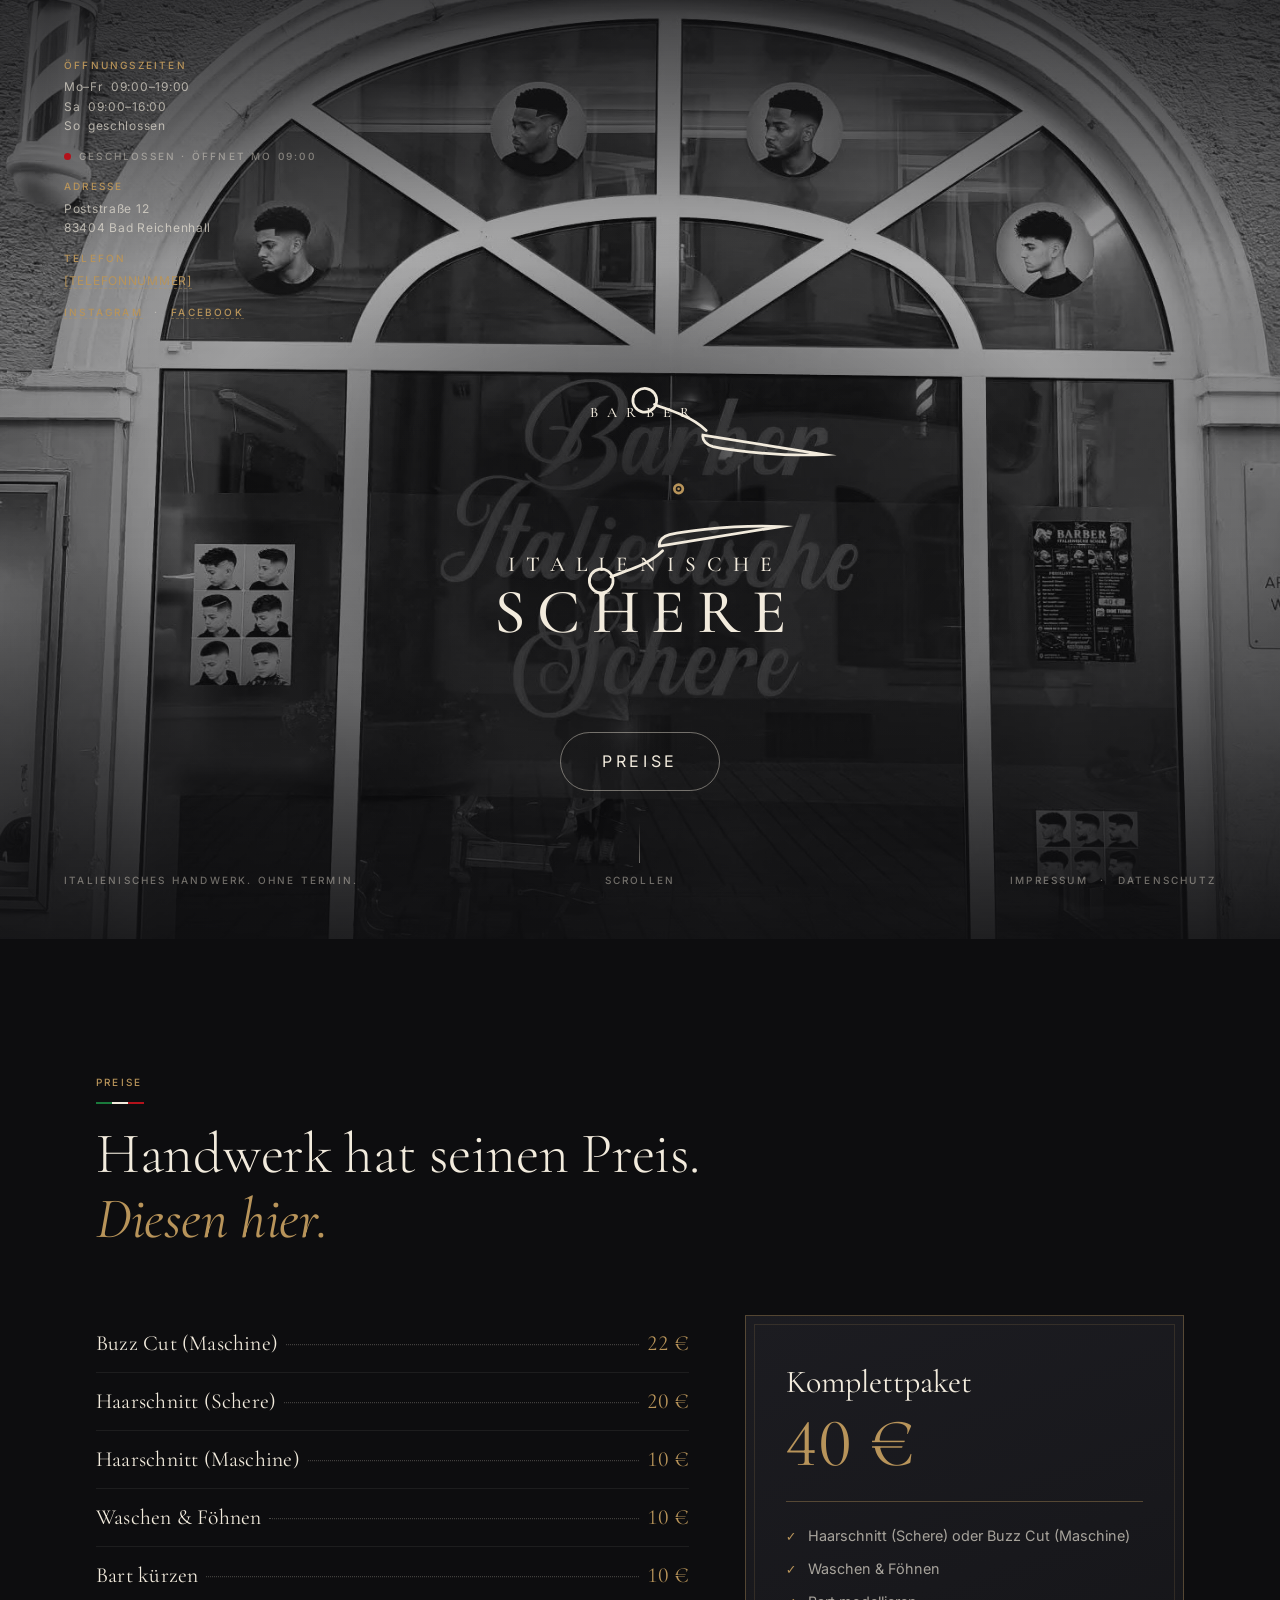
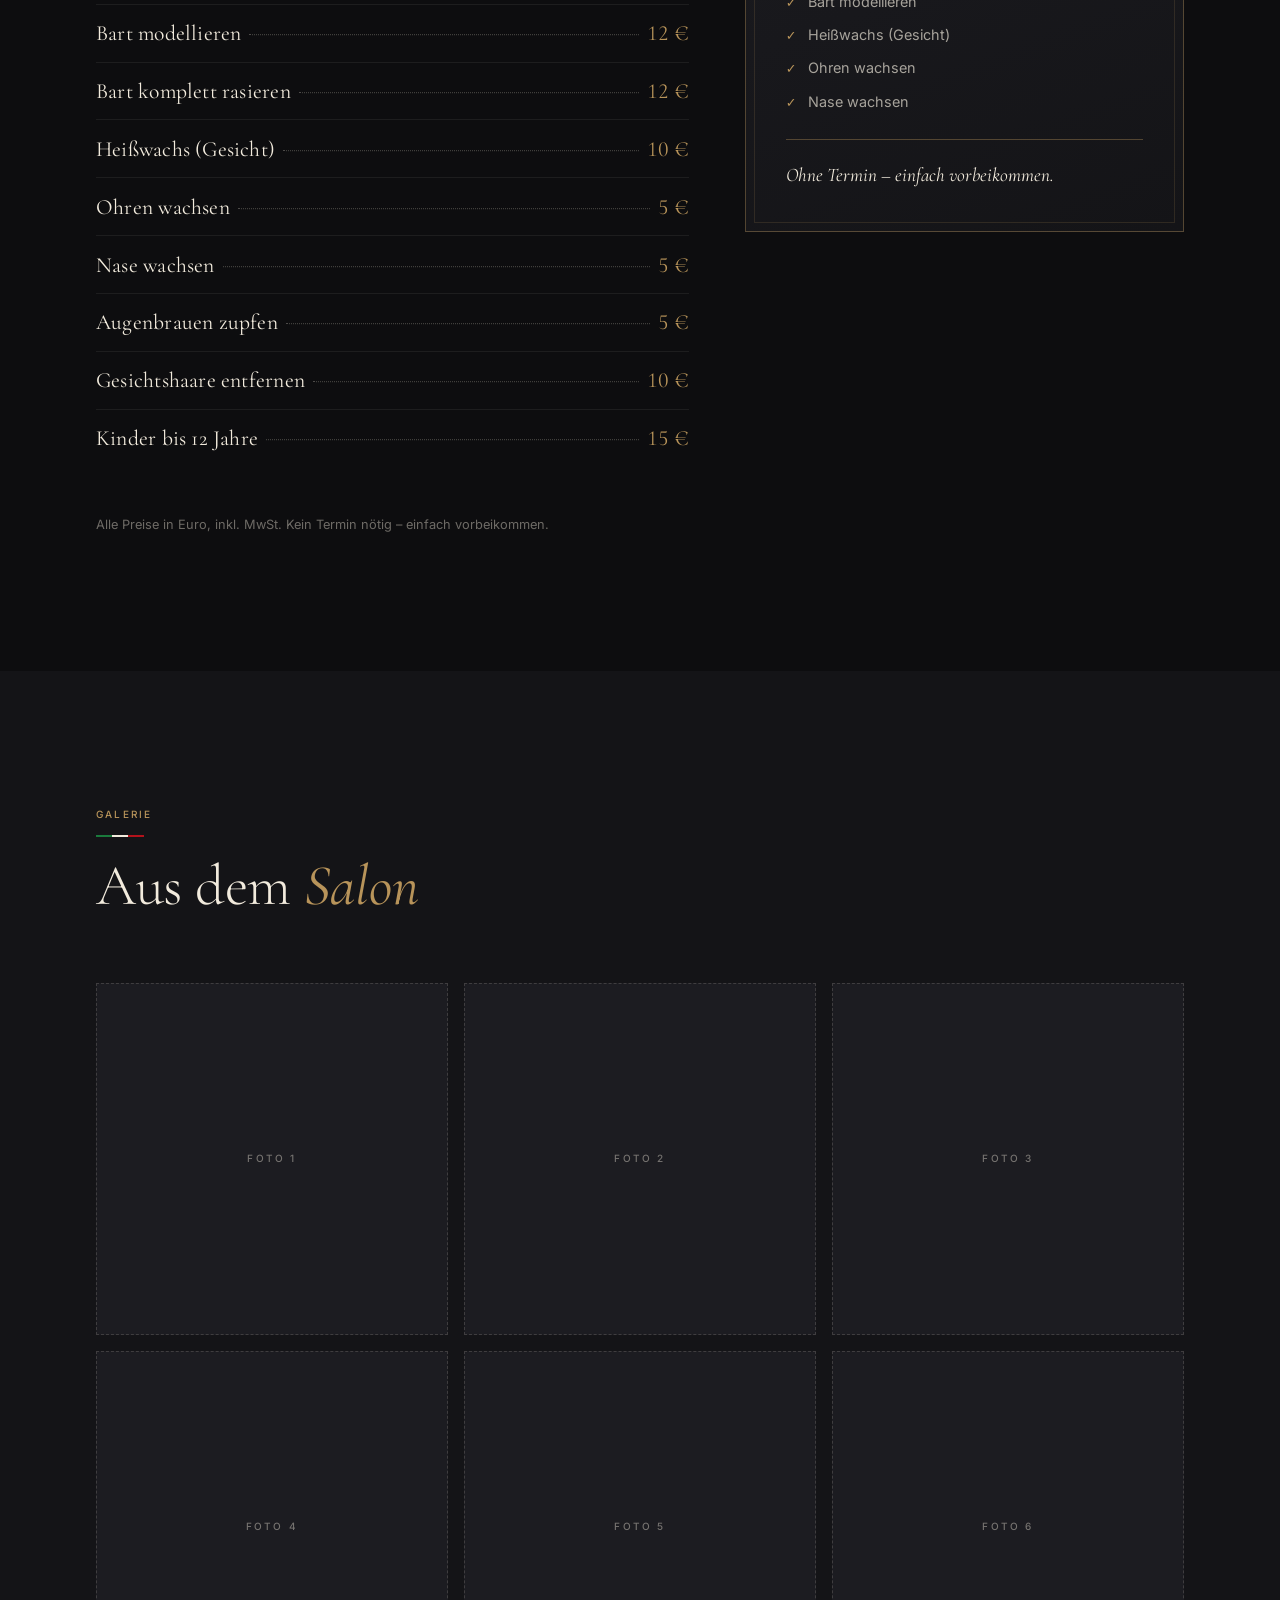
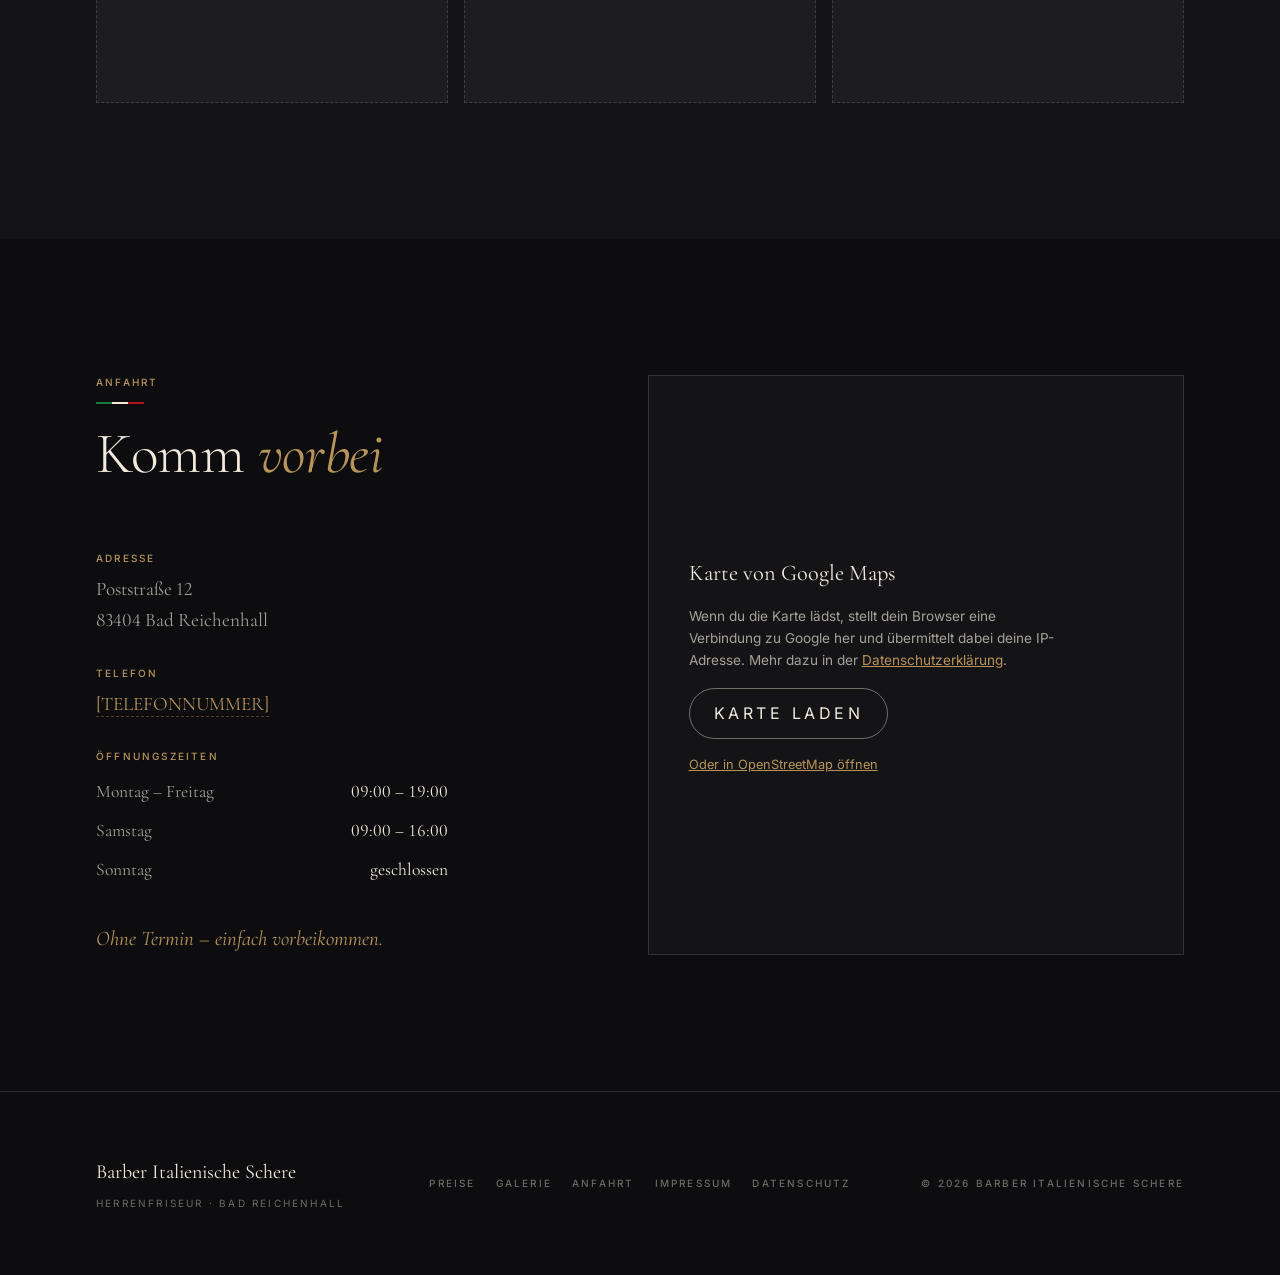
==== index.html @ 538951b6 "One-Page-Website fuer den Barbershop Statische Seite ohne Framework und ohne Build-Schritt, mobile f" ====
<!doctype html>
<html lang="de">
<head>
<meta charset="utf-8">
<meta name="viewport" content="width=device-width, initial-scale=1, viewport-fit=cover">
<title>Barber Italienische Schere – Herrenfriseur in Bad Reichenhall</title>
<meta name="description" content="Herrenfriseur in Bad Reichenhall: Haarschnitt, Bartpflege und klassische Rasur – ohne Termin. Einfach vorbeikommen. Komplettpaket für 40 €.">
<meta name="theme-color" content="#0d0d0f">
<link rel="canonical" href="https://example.de/">
<!-- TODO: Domain in canonical und og:url eintragen, sobald sie feststeht. -->

<meta property="og:type" content="website">
<meta property="og:locale" content="de_DE">
<meta property="og:title" content="Barber Italienische Schere – Herrenfriseur in Bad Reichenhall">
<meta property="og:description" content="Haarschnitt, Bartpflege und klassische Rasur – ohne Termin. Einfach vorbeikommen.">
<meta property="og:image" content="bilder/fassade-1600.webp">
<meta property="og:url" content="https://example.de/">
<meta name="twitter:card" content="summary_large_image">

<script>
/* Laeuft vor dem ersten Bildaufbau: markiert, dass JavaScript da ist, und
   entscheidet, ob das Intro laeuft. Ohne JavaScript gibt es kein Intro und
   alle Inhalte stehen sofort sichtbar im HTML. */
(function () {
  var d = document.documentElement;
  d.classList.add("js");
  try {
    var leise = window.matchMedia("(prefers-reduced-motion: reduce)").matches;
    if (!leise && !sessionStorage.getItem("intro-gesehen")) {
      d.classList.add("intro-an");
      sessionStorage.setItem("intro-gesehen", "1");
    }
  } catch (e) { /* privater Modus: dann eben ohne Intro */ }
})();
</script>

<link rel="icon" href="logo.svg" type="image/svg+xml">
<link rel="stylesheet" href="assets/fonts/fonts.css">
<link rel="stylesheet" href="assets/css/style.css">
<link rel="preload" as="image" href="bilder/fassade-1600.webp" imagesrcset="bilder/fassade-960.webp 960w, bilder/fassade-1600.webp 1600w" fetchpriority="high">

<script type="application/ld+json">
{
  "@context": "https://schema.org",
  "@type": "HairSalon",
  "name": "Barber Italienische Schere",
  "description": "Herrenfriseur in Bad Reichenhall – Haarschnitt, Bartpflege und klassische Rasur ohne Termin.",
  "image": "bilder/fassade-1600.webp",
  "priceRange": "€",
  "address": {
    "@type": "PostalAddress",
    "streetAddress": "Poststraße 12",
    "postalCode": "83404",
    "addressLocality": "Bad Reichenhall",
    "addressRegion": "Bayern",
    "addressCountry": "DE"
  },
  "openingHoursSpecification": [
    { "@type": "OpeningHoursSpecification", "dayOfWeek": ["Monday","Tuesday","Wednesday","Thursday","Friday"], "opens": "09:00", "closes": "19:00" },
    { "@type": "OpeningHoursSpecification", "dayOfWeek": "Saturday", "opens": "09:00", "closes": "16:00" }
  ]
}
</script>
</head>

<body>

<!-- ===================================================================
     INTRO — nur beim ersten Besuch pro Sitzung, per Klick überspringbar
     =================================================================== -->
<div id="intro">
  <p class="intro-slogan">Italienisches Handwerk. Ohne Termin.</p>
  <button type="button" class="intro-skip" id="intro-skip">Überspringen</button>
</div>

<!-- ===================================================================
     HERO
     =================================================================== -->
<header class="hero" id="hero">

  <div class="hero-media" aria-hidden="true">
    <!-- Erstes Bild wird priorisiert geladen, die übrigen lazy. -->
    <figure class="slide is-active">
      <img src="bilder/fassade-1600.webp" srcset="bilder/fassade-960.webp 960w, bilder/fassade-1600.webp 1600w"
           sizes="100vw" width="1454" height="1504" alt="" fetchpriority="high" decoding="async">
    </figure>
    <figure class="slide">
      <img data-src="bilder/innenraum-1600.webp" data-srcset="bilder/innenraum-960.webp 960w, bilder/innenraum-1600.webp 1600w"
           sizes="100vw" width="1080" height="1918" alt="" decoding="async">
    </figure>
    <figure class="slide">
      <img data-src="bilder/schere-1600.webp" data-srcset="bilder/schere-960.webp 960w, bilder/schere-1600.webp 1600w"
           sizes="100vw" width="1600" height="900" alt="" decoding="async">
    </figure>
    <figure class="slide">
      <img data-src="bilder/rasur-1600.webp" data-srcset="bilder/rasur-960.webp 960w, bilder/rasur-1600.webp 1600w"
           sizes="100vw" width="1600" height="900" alt="" decoding="async">
    </figure>
  </div>
  <div class="hero-scrim" aria-hidden="true"></div>

  <!-- Infoblock oben links -->
  <div class="hero-info">
    <dl class="info-block">
      <dt>Öffnungszeiten</dt>
      <!-- TODO: Zeiten bestätigen. Übernommen vom Preisplakat des Ladens.
           Die Live-Anzeige rechnet mit den Werten in assets/js/main.js (OEFFNUNGSZEITEN). -->
      <dd>Mo&ndash;Fr&nbsp;&nbsp;09:00&ndash;19:00</dd>
      <dd>Sa&nbsp;&nbsp;09:00&ndash;16:00</dd>
      <dd>So&nbsp;&nbsp;geschlossen</dd>
    </dl>

    <p class="status" id="status" data-state="unknown">
      <span class="status-dot" aria-hidden="true"></span>
      <span class="status-text">&nbsp;</span>
    </p>

    <dl class="info-block">
      <dt>Adresse</dt>
      <!-- TODO: Adresse bestätigen (vom Plakat). Achtung: 83404 gehört nicht zu
           Bad Reichenhall (dort gilt 83435) — bitte prüfen. -->
      <dd><a href="https://www.openstreetmap.org/search?query=Poststra%C3%9Fe%2012%2C%20Bad%20Reichenhall" target="_blank" rel="noopener">Poststraße 12<br>83404 Bad Reichenhall</a></dd>
    </dl>

    <dl class="info-block">
      <dt>Telefon</dt>
      <!-- TODO: echte Rufnummer eintragen — auch im tel:-Link und im Footer. -->
      <dd><a href="tel:+49000000000" class="todo">[TELEFONNUMMER]</a></dd>
    </dl>

    <p class="info-social">
      <!-- TODO: echte Profil-Links eintragen. -->
      <a href="#" class="todo" rel="noopener">Instagram</a>
      <span aria-hidden="true">·</span>
      <a href="#" class="todo" rel="noopener">Facebook</a>
    </p>
  </div>

  <!-- Logo + Knopf -->
  <div class="hero-center">
    <div class="hero-logo" id="hero-logo">
      <svg xmlns="http://www.w3.org/2000/svg" id="logo-mark"
           viewBox="0 0 640 400"
           role="img" aria-labelledby="logo-title logo-desc" class="logo-svg">

        <title id="logo-title">Barber Italienische Schere</title>
        <desc id="logo-desc">Wortmarke „Barber Italienische Schere“: rechteckiger Rahmen, waagerechte Schnittlinie und eine Schere, deren Klingen auf der Schnittlinie schliessen.</desc>

        <style>
          #logo-mark{
            --ink:#F2EBDD;
            --paper:rgba(13,13,15,.55);
            --accent:#B8945A;
          }
          #logo-mark .draw{
            fill:none;
            stroke:var(--ink);
            stroke-linecap:round;
            stroke-linejoin:round;
          }
          #logo-mark .blade{
            fill:var(--ink);
            fill-opacity:.07;
            stroke:var(--ink);
            stroke-width:3.2;
            stroke-linejoin:miter;
            stroke-miterlimit:12;
          }
          #logo-mark .limb{
            fill:none;
            stroke:var(--ink);
            stroke-width:3.2;
            stroke-linecap:round;
            stroke-linejoin:round;
          }
          #logo-mark .accent{stroke:var(--accent)}
          #logo-mark text{
            fill:var(--ink);
            font-family:"Cormorant Garamond","Cormorant",Didot,"Bodoni MT",Garamond,"Times New Roman",serif;
            font-weight:500;
            text-anchor:middle;
          }
          /* Drehpunkt der beiden Scherenhaelften */
          #logo-mark #blade-top,
          #logo-mark #blade-bottom{
            transform-box:view-box;
            transform-origin:430px 161px;
          }
        </style>

        <!-- ===================== RAHMEN ===================== -->
        <g id="logo-frame">
          <path id="frame-outer" class="draw" pathLength="100" stroke-width="2.4"
                d="M 30,30 H 610 V 370 H 30 Z"/>
          <path id="frame-inner" class="draw accent" pathLength="100" stroke-width="1.1" opacity=".6"
                d="M 42,42 H 598 V 358 H 42 Z"/>
          <path id="frame-rule" class="draw accent" pathLength="100" stroke-width="1.8"
                d="M 78,161 H 328"/>
        </g>

        <!-- ===================== SCHRIFTZUG ===================== -->
        <g id="logo-wordmark">
          <text id="wordmark-eyebrow" x="325.5" y="76"
                font-size="17" letter-spacing="11" fill="var(--accent)">BARBER</text>
          <text id="wordmark-line-1" x="326.5" y="258"
                font-size="25" letter-spacing="13">ITALIENISCHE</text>
          <text id="wordmark-line-2" x="327" y="330"
                font-size="74" letter-spacing="14">SCHERE</text>
        </g>

        <!-- ===================== SCHERE ===================== -->
        <g id="logo-scissors">

          <!-- untere Haelfte: Klinge unten, Griffring oben -->
          <g id="blade-bottom">
            <path id="blade-bottom-body" class="blade"
                  d="M 428,164.5 L 572,164.5 C 546,170 518,173.5 484,175.5 C 468,176.4 452,176.6 442,176 C 435,175.4 428,171.5 428,164.5 Z"/>
            <path id="blade-bottom-limb" class="limb"
                  d="M 431,158.5 C 422,152 412,148 400,145 C 388,142 375,140 366,138"/>
            <circle id="blade-bottom-ring" class="limb" cx="354" cy="135" r="14"/>
          </g>

          <!-- obere Haelfte: Klinge oben, Griffring unten -->
          <g id="blade-top">
            <path id="blade-top-body" class="blade"
                  d="M 428,157.5 L 572,157.5 C 546,152 518,148.5 484,146.5 C 468,145.6 452,145.4 442,146 C 435,146.6 428,150.5 428,157.5 Z"/>
            <path id="blade-top-limb" class="limb"
                  d="M 431,163.5 C 422,170 412,174 400,177 C 388,180 375,182 366,184"/>
            <circle id="blade-top-ring" class="limb" cx="354" cy="187" r="14"/>
          </g>

          <!-- Schraube = Drehpunkt -->
          <g id="scissors-screw">
            <circle class="limb accent" cx="430" cy="161" r="5" stroke-width="2.2" fill="var(--paper)"/>
            <circle cx="430" cy="161" r="1.6" fill="var(--accent)"/>
          </g>

        </g>
      </svg>
    </div>
    <a class="btn-outline" href="#preise" id="btn-preise">Preise</a>
  </div>

  <!-- Fußzeile des Heros -->
  <p class="hero-slogan">Italienisches Handwerk. Ohne Termin.</p>
  <a class="hero-scroll" href="#preise" aria-label="Weiter zu den Preisen">
    <span class="hero-scroll-line" aria-hidden="true"></span>
    <span class="hero-scroll-text">Scrollen</span>
  </a>
  <nav class="hero-legal" aria-label="Rechtliches">
    <a href="impressum.html">Impressum</a>
    <span aria-hidden="true">·</span>
    <a href="datenschutz.html">Datenschutz</a>
  </nav>
</header>

<main>

<!-- ===================================================================
     PREISE
     =================================================================== -->
<section class="prices" id="preise">
  <div class="wrap">
    <header class="section-head reveal">
      <p class="eyebrow">Preise</p>
      <h2>Handwerk hat seinen Preis.<br><em>Diesen hier.</em></h2>
    </header>

    <div class="prices-grid reveal">
      <!-- PREISE:START — erzeugt aus daten/preise.json (node tools/preise-sync.js). Nicht von Hand ändern. -->
      <ul class="price-list">
        <li class="price-row">
          <span class="price-name">Buzz Cut (Maschine)</span>
          <span class="price-dots" aria-hidden="true"></span>
          <span class="price-value">22 €</span>
        </li>
        <li class="price-row">
          <span class="price-name">Haarschnitt (Schere)</span>
          <span class="price-dots" aria-hidden="true"></span>
          <span class="price-value">20 €</span>
        </li>
        <li class="price-row">
          <span class="price-name">Haarschnitt (Maschine)</span>
          <span class="price-dots" aria-hidden="true"></span>
          <span class="price-value">10 €</span>
        </li>
        <li class="price-row">
          <span class="price-name">Waschen &amp; Föhnen</span>
          <span class="price-dots" aria-hidden="true"></span>
          <span class="price-value">10 €</span>
        </li>
        <li class="price-row">
          <span class="price-name">Bart kürzen</span>
          <span class="price-dots" aria-hidden="true"></span>
          <span class="price-value">10 €</span>
        </li>
        <li class="price-row">
          <span class="price-name">Bart modellieren</span>
          <span class="price-dots" aria-hidden="true"></span>
          <span class="price-value">12 €</span>
        </li>
        <li class="price-row">
          <span class="price-name">Bart komplett rasieren</span>
          <span class="price-dots" aria-hidden="true"></span>
          <span class="price-value">12 €</span>
        </li>
        <li class="price-row">
          <span class="price-name">Heißwachs (Gesicht)</span>
          <span class="price-dots" aria-hidden="true"></span>
          <span class="price-value">10 €</span>
        </li>
        <li class="price-row">
          <span class="price-name">Ohren wachsen</span>
          <span class="price-dots" aria-hidden="true"></span>
          <span class="price-value">5 €</span>
        </li>
        <li class="price-row">
          <span class="price-name">Nase wachsen</span>
          <span class="price-dots" aria-hidden="true"></span>
          <span class="price-value">5 €</span>
        </li>
        <li class="price-row">
          <span class="price-name">Augenbrauen zupfen</span>
          <span class="price-dots" aria-hidden="true"></span>
          <span class="price-value">5 €</span>
        </li>
        <li class="price-row">
          <span class="price-name">Gesichtshaare entfernen</span>
          <span class="price-dots" aria-hidden="true"></span>
          <span class="price-value">10 €</span>
        </li>
        <li class="price-row">
          <span class="price-name">Kinder bis 12 Jahre</span>
          <span class="price-dots" aria-hidden="true"></span>
          <span class="price-value">15 €</span>
        </li>
      </ul>

      <aside class="package">
        <h3 class="package-title">Komplettpaket</h3>
        <strong class="package-price">40 €</strong>
        <ul class="package-list">
          <li>Haarschnitt (Schere) oder Buzz Cut (Maschine)</li>
          <li>Waschen &amp; Föhnen</li>
          <li>Bart modellieren</li>
          <li>Heißwachs (Gesicht)</li>
          <li>Ohren wachsen</li>
          <li>Nase wachsen</li>
        </ul>
        <p class="package-hint">Ohne Termin &ndash; einfach vorbeikommen.</p>
      </aside>
      <!-- PREISE:END -->
    </div>

    <p class="prices-note">
      Alle Preise in Euro, inkl. MwSt. Kein Termin nötig &ndash; einfach vorbeikommen.
    </p>
  </div>
</section>

<!-- ===================================================================
     GALERIE — Raster steht, Bilder folgen
     =================================================================== -->
<section class="gallery" id="galerie">
  <div class="wrap">
    <header class="section-head reveal">
      <p class="eyebrow">Galerie</p>
      <h2>Aus dem <em>Salon</em></h2>
    </header>

    <!-- TODO: Platzhalter durch echte Fotos ersetzen —
         <img src="bilder/galerie-1.webp" alt="..." loading="lazy" width="800" height="800">
         Das Raster bleibt unverändert. -->
    <ul class="gallery-grid reveal">
      <li class="gallery-item"><span class="gallery-ph">Foto 1</span></li>
      <li class="gallery-item"><span class="gallery-ph">Foto 2</span></li>
      <li class="gallery-item"><span class="gallery-ph">Foto 3</span></li>
      <li class="gallery-item"><span class="gallery-ph">Foto 4</span></li>
      <li class="gallery-item"><span class="gallery-ph">Foto 5</span></li>
      <li class="gallery-item"><span class="gallery-ph">Foto 6</span></li>
    </ul>
  </div>
</section>

<!-- ===================================================================
     ÖFFNUNGSZEITEN & ANFAHRT
     =================================================================== -->
<section class="visit" id="anfahrt">
  <div class="wrap visit-grid">
    <div>
      <header class="section-head reveal">
        <p class="eyebrow">Anfahrt</p>
        <h2>Komm <em>vorbei</em></h2>
      </header>

      <dl class="visit-block reveal">
        <dt>Adresse</dt>
        <dd>Poststraße 12<br>83404 Bad Reichenhall</dd>

        <dt>Telefon</dt>
        <dd><a href="tel:+49000000000" class="todo">[TELEFONNUMMER]</a></dd>

        <dt>Öffnungszeiten</dt>
        <dd>
          <table class="hours">
            <tbody>
              <tr><th scope="row">Montag &ndash; Freitag</th><td>09:00 &ndash; 19:00</td></tr>
              <tr><th scope="row">Samstag</th><td>09:00 &ndash; 16:00</td></tr>
              <tr><th scope="row">Sonntag</th><td>geschlossen</td></tr>
            </tbody>
          </table>
        </dd>
      </dl>

      <p class="visit-note">Ohne Termin &ndash; einfach vorbeikommen.</p>
    </div>

    <!-- Karte lädt erst auf Klick: vorher geht keine Anfrage an Google. -->
    <figure class="map reveal" id="map">
      <div class="map-consent" id="map-consent">
        <p class="map-title">Karte von Google Maps</p>
        <p class="map-text">
          Wenn du die Karte lädst, stellt dein Browser eine Verbindung zu Google
          her und übermittelt dabei deine IP-Adresse. Mehr dazu in der
          <a href="datenschutz.html">Datenschutzerklärung</a>.
        </p>
        <button type="button" class="btn-outline btn-small" id="map-load">Karte laden</button>
        <p class="map-alt">
          <a href="https://www.openstreetmap.org/search?query=Poststra%C3%9Fe%2012%2C%20Bad%20Reichenhall" target="_blank" rel="noopener">
            Oder in OpenStreetMap öffnen
          </a>
        </p>
      </div>
    </figure>
  </div>
</section>

</main>

<!-- ===================================================================
     FOOTER
     =================================================================== -->
<footer class="site-footer">
  <div class="wrap footer-grid">
    <p class="footer-name">Barber Italienische Schere<br><span>Herrenfriseur · Bad Reichenhall</span></p>
    <nav class="footer-nav" aria-label="Seiten">
      <a href="#preise">Preise</a>
      <a href="#galerie">Galerie</a>
      <a href="#anfahrt">Anfahrt</a>
      <a href="impressum.html">Impressum</a>
      <a href="datenschutz.html">Datenschutz</a>
    </nav>
    <p class="footer-copy">© <span id="jahr">2026</span> Barber Italienische Schere</p>
  </div>
</footer>

<script src="assets/js/main.js" defer></script>
</body>
</html>
---- assets/fonts/fonts.css ----
/* Selbst ausgelieferte Schriften – keine Verbindung zu Google beim Aufruf der Seite.
   Cormorant Garamond & Inter, SIL Open Font License 1.1 */

@font-face {
  font-family: 'Cormorant Garamond';
  font-style: italic;
  font-weight: 400;
  font-display: swap;
  src: url('cormorant-garamond-400-italic-latin-ext.woff2') format('woff2');
  unicode-range: U+0100-02BA, U+02BD-02C5, U+02C7-02CC, U+02CE-02D7, U+02DD-02FF, U+0304, U+0308, U+0329, U+1D00-1DBF, U+1E00-1E9F, U+1EF2-1EFF, U+2020, U+20A0-20AB, U+20AD-20C0, U+2113, U+2C60-2C7F, U+A720-A7FF;
}

@font-face {
  font-family: 'Cormorant Garamond';
  font-style: italic;
  font-weight: 400;
  font-display: swap;
  src: url('cormorant-garamond-400-italic-latin.woff2') format('woff2');
  unicode-range: U+0000-00FF, U+0131, U+0152-0153, U+02BB-02BC, U+02C6, U+02DA, U+02DC, U+0304, U+0308, U+0329, U+2000-206F, U+20AC, U+2122, U+2191, U+2193, U+2212, U+2215, U+FEFF, U+FFFD;
}

@font-face {
  font-family: 'Cormorant Garamond';
  font-style: normal;
  font-weight: 300;
  font-display: swap;
  src: url('cormorant-garamond-300-normal-latin-ext.woff2') format('woff2');
  unicode-range: U+0100-02BA, U+02BD-02C5, U+02C7-02CC, U+02CE-02D7, U+02DD-02FF, U+0304, U+0308, U+0329, U+1D00-1DBF, U+1E00-1E9F, U+1EF2-1EFF, U+2020, U+20A0-20AB, U+20AD-20C0, U+2113, U+2C60-2C7F, U+A720-A7FF;
}

@font-face {
  font-family: 'Cormorant Garamond';
  font-style: normal;
  font-weight: 300;
  font-display: swap;
  src: url('cormorant-garamond-300-normal-latin.woff2') format('woff2');
  unicode-range: U+0000-00FF, U+0131, U+0152-0153, U+02BB-02BC, U+02C6, U+02DA, U+02DC, U+0304, U+0308, U+0329, U+2000-206F, U+20AC, U+2122, U+2191, U+2193, U+2212, U+2215, U+FEFF, U+FFFD;
}

@font-face {
  font-family: 'Cormorant Garamond';
  font-style: normal;
  font-weight: 400;
  font-display: swap;
  src: url('cormorant-garamond-400-normal-latin-ext.woff2') format('woff2');
  unicode-range: U+0100-02BA, U+02BD-02C5, U+02C7-02CC, U+02CE-02D7, U+02DD-02FF, U+0304, U+0308, U+0329, U+1D00-1DBF, U+1E00-1E9F, U+1EF2-1EFF, U+2020, U+20A0-20AB, U+20AD-20C0, U+2113, U+2C60-2C7F, U+A720-A7FF;
}

@font-face {
  font-family: 'Cormorant Garamond';
  font-style: normal;
  font-weight: 400;
  font-display: swap;
  src: url('cormorant-garamond-400-normal-latin.woff2') format('woff2');
  unicode-range: U+0000-00FF, U+0131, U+0152-0153, U+02BB-02BC, U+02C6, U+02DA, U+02DC, U+0304, U+0308, U+0329, U+2000-206F, U+20AC, U+2122, U+2191, U+2193, U+2212, U+2215, U+FEFF, U+FFFD;
}

@font-face {
  font-family: 'Cormorant Garamond';
  font-style: normal;
  font-weight: 500;
  font-display: swap;
  src: url('cormorant-garamond-500-normal-latin-ext.woff2') format('woff2');
  unicode-range: U+0100-02BA, U+02BD-02C5, U+02C7-02CC, U+02CE-02D7, U+02DD-02FF, U+0304, U+0308, U+0329, U+1D00-1DBF, U+1E00-1E9F, U+1EF2-1EFF, U+2020, U+20A0-20AB, U+20AD-20C0, U+2113, U+2C60-2C7F, U+A720-A7FF;
}

@font-face {
  font-family: 'Cormorant Garamond';
  font-style: normal;
  font-weight: 500;
  font-display: swap;
  src: url('cormorant-garamond-500-normal-latin.woff2') format('woff2');
  unicode-range: U+0000-00FF, U+0131, U+0152-0153, U+02BB-02BC, U+02C6, U+02DA, U+02DC, U+0304, U+0308, U+0329, U+2000-206F, U+20AC, U+2122, U+2191, U+2193, U+2212, U+2215, U+FEFF, U+FFFD;
}

@font-face {
  font-family: 'Inter';
  font-style: normal;
  font-weight: 400;
  font-display: swap;
  src: url('inter-400-normal-latin-ext.woff2') format('woff2');
  unicode-range: U+0100-02BA, U+02BD-02C5, U+02C7-02CC, U+02CE-02D7, U+02DD-02FF, U+0304, U+0308, U+0329, U+1D00-1DBF, U+1E00-1E9F, U+1EF2-1EFF, U+2020, U+20A0-20AB, U+20AD-20C0, U+2113, U+2C60-2C7F, U+A720-A7FF;
}

@font-face {
  font-family: 'Inter';
  font-style: normal;
  font-weight: 400;
  font-display: swap;
  src: url('inter-400-normal-latin.woff2') format('woff2');
  unicode-range: U+0000-00FF, U+0131, U+0152-0153, U+02BB-02BC, U+02C6, U+02DA, U+02DC, U+0304, U+0308, U+0329, U+2000-206F, U+20AC, U+2122, U+2191, U+2193, U+2212, U+2215, U+FEFF, U+FFFD;
}

@font-face {
  font-family: 'Inter';
  font-style: normal;
  font-weight: 500;
  font-display: swap;
  src: url('inter-500-normal-latin-ext.woff2') format('woff2');
  unicode-range: U+0100-02BA, U+02BD-02C5, U+02C7-02CC, U+02CE-02D7, U+02DD-02FF, U+0304, U+0308, U+0329, U+1D00-1DBF, U+1E00-1E9F, U+1EF2-1EFF, U+2020, U+20A0-20AB, U+20AD-20C0, U+2113, U+2C60-2C7F, U+A720-A7FF;
}

@font-face {
  font-family: 'Inter';
  font-style: normal;
  font-weight: 500;
  font-display: swap;
  src: url('inter-500-normal-latin.woff2') format('woff2');
  unicode-range: U+0000-00FF, U+0131, U+0152-0153, U+02BB-02BC, U+02C6, U+02DA, U+02DC, U+0304, U+0308, U+0329, U+2000-206F, U+20AC, U+2122, U+2191, U+2193, U+2212, U+2215, U+FEFF, U+FFFD;
}
---- assets/css/style.css ----
/* ===========================================================================
   Barber Italienische Schere
   Schwarz/Anthrazit, Creme, Gold als Akzent. Mobile first.
   =========================================================================== */

:root {
  --schwarz: #0d0d0f;
  --anthrazit: #141417;
  --anthrazit-hell: #1c1c21;
  --creme: #f2ebdd;
  --creme-leise: rgba(242, 235, 221, 0.66);
  --creme-still: rgba(242, 235, 221, 0.42);
  --gold: #b8945a;
  --gold-leise: rgba(184, 148, 90, 0.38);
  --rot: #b3121b;
  --gruen: #1a7a3c;
  --linie: rgba(242, 235, 221, 0.14);

  --serif: "Cormorant Garamond", Georgia, "Times New Roman", serif;
  --grotesk: "Inter", ui-sans-serif, system-ui, -apple-system, sans-serif;

  --rand: clamp(1.25rem, 5vw, 4.5rem);
  --weich: cubic-bezier(0.16, 1, 0.3, 1);
}

*,
*::before,
*::after { box-sizing: border-box; }

html {
  background: var(--schwarz);
  scroll-behavior: smooth;
  -webkit-text-size-adjust: 100%;
}

body {
  margin: 0;
  background: var(--schwarz);
  color: var(--creme);
  font-family: var(--grotesk);
  font-size: 16px;
  line-height: 1.6;
  -webkit-font-smoothing: antialiased;
  overflow-x: hidden;
}

img { display: block; max-width: 100%; height: auto; }
a { color: inherit; }

::selection { background: var(--gold); color: var(--schwarz); }

:focus-visible {
  outline: 2px solid var(--gold);
  outline-offset: 3px;
}

.wrap {
  width: 100%;
  max-width: 76rem;
  margin-inline: auto;
  padding-inline: var(--rand);
}

/* Kleine Versalien-Texte — das zweite Stimmregister der Seite. */
.eyebrow,
.info-block dt,
.status,
.hero-slogan,
.hero-legal,
.hero-scroll-text,
.btn-outline,
.footer-nav,
.footer-copy,
.gallery-ph,
.info-social {
  font-family: var(--grotesk);
  text-transform: uppercase;
  letter-spacing: 0.22em;
  font-size: 0.625rem;
  font-weight: 500;
  line-height: 1.5;
}

/* Platzhalter, die noch gefüllt werden müssen. */
.todo {
  border-bottom: 1px dashed var(--gold-leise);
  color: var(--gold);
}

/* ===========================================================================
   INTRO
   =========================================================================== */
#intro {
  display: none;            /* wird nur mit der Klasse .intro-an gezeigt */
  position: fixed;
  inset: 0;
  z-index: 100;
  place-items: center;
  padding: var(--rand);
  background: var(--schwarz);
  cursor: pointer;
  transition: opacity 0.9s var(--weich);
}
.intro-an #intro { display: grid; }
#intro.is-going { opacity: 0; pointer-events: none; }

.intro-slogan {
  margin: 0;
  max-width: 24ch;
  text-align: center;
  text-transform: uppercase;
  font-family: var(--grotesk);
  font-size: clamp(0.75rem, 2.8vw, 1.05rem);
  font-weight: 500;
  letter-spacing: 0.42em;
  text-indent: 0.42em;
  line-height: 2;
  color: #4a4a50;
  transition: color 1.5s ease-out;
}
#intro.is-lit .intro-slogan { color: #ffffff; }

.intro-skip {
  position: absolute;
  right: var(--rand);
  bottom: var(--rand);
  padding: 0.75rem 1.25rem;
  border: 1px solid var(--linie);
  border-radius: 999px;
  background: none;
  color: var(--creme-still);
  font-family: var(--grotesk);
  font-size: 0.625rem;
  font-weight: 500;
  letter-spacing: 0.22em;
  text-transform: uppercase;
  cursor: pointer;
  transition: color 0.3s ease, border-color 0.3s ease;
}
.intro-skip:hover { color: var(--creme); border-color: var(--creme-still); }

/* ===========================================================================
   HERO
   =========================================================================== */
.hero {
  position: relative;
  display: flex;
  flex-direction: column;
  justify-content: space-between;
  gap: 2rem;
  min-height: 100svh;
  padding: calc(var(--rand) * 0.9) var(--rand) calc(var(--rand) * 0.8);
  overflow: hidden;
}

.hero-media,
.hero-scrim {
  position: absolute;
  inset: 0;
  z-index: 0;
}

.slide {
  position: absolute;
  inset: 0;
  margin: 0;
  opacity: 0;
  transition: opacity 1.8s ease-in-out;
}
.slide.is-active { opacity: 1; }
.slide img {
  width: 100%;
  height: 100%;
  object-fit: cover;
  /* Sehr langsamer Zoom, solange das Bild steht. */
  transform: scale(1.06);
  transition: transform 9s linear;
}
.slide.is-active img { transform: scale(1); }

.hero-scrim {
  background:
    linear-gradient(180deg, rgba(13, 13, 15, 0.68) 0%, rgba(13, 13, 15, 0.3) 28%,
                    rgba(13, 13, 15, 0.42) 60%, rgba(13, 13, 15, 0.88) 100%),
    /* Weicher dunkler Teich hinter dem Logo, damit die Wortmarke auf jedem
       der vier Bilder trägt — und eine leichte Vignette außen herum. */
    radial-gradient(48% 38% at 50% 52%, rgba(13, 13, 15, 0.62) 0%, rgba(13, 13, 15, 0) 75%),
    radial-gradient(85% 70% at 50% 50%, rgba(13, 13, 15, 0) 40%, rgba(13, 13, 15, 0.5) 100%);
}

.hero > *:not(.hero-media):not(.hero-scrim) { position: relative; z-index: 1; }

/* --- Infoblock ----------------------------------------------------------- */
.hero-info {
  display: flex;
  flex-direction: column;
  gap: 0.9rem;
  max-width: 17rem;
}

.info-block { margin: 0; }
.info-block dt {
  color: var(--gold);
  margin-bottom: 0.3rem;
}
.info-block dd {
  margin: 0;
  font-family: var(--grotesk);
  font-size: 0.75rem;
  letter-spacing: 0.06em;
  color: var(--creme-leise);
}
.info-block dd a { text-decoration: none; transition: color 0.3s ease; }
.info-block dd a:hover { color: var(--creme); }

.status {
  display: inline-flex;
  align-items: center;
  gap: 0.5rem;
  margin: 0;
  color: var(--creme-still);
}
.status-dot {
  width: 7px;
  height: 7px;
  border-radius: 50%;
  background: var(--creme-still);
  flex: none;
}
.status[data-state="offen"] { color: var(--creme); }
.status[data-state="offen"] .status-dot {
  background: #3ea06a;
  box-shadow: 0 0 0 0 rgba(62, 160, 106, 0.55);
  animation: puls 2.6s ease-out infinite;
}
.status[data-state="zu"] .status-dot { background: var(--rot); }
@keyframes puls {
  70% { box-shadow: 0 0 0 7px rgba(62, 160, 106, 0); }
  100% { box-shadow: 0 0 0 0 rgba(62, 160, 106, 0); }
}

.info-social { margin: 0; color: var(--creme-still); }
.info-social a { text-decoration: none; }
.info-social a:hover { color: var(--creme); }
.info-social span { margin-inline: 0.4rem; }

/* --- Logo + Knopf -------------------------------------------------------- */
.hero-center {
  display: flex;
  flex-direction: column;
  align-items: center;
  gap: clamp(1.5rem, 4vw, 2.5rem);
  text-align: center;
}

.hero-logo {
  width: min(100%, 34rem);
}
.hero-logo svg { width: 100%; height: auto; display: block; }

.btn-outline {
  display: inline-block;
  padding: 1rem 2.6rem;
  background: none;
  font: inherit;
  cursor: pointer;
  border: 1px solid var(--creme-still);
  border-radius: 999px;
  color: var(--creme);
  text-decoration: none;
  transition: border-color 0.4s ease, background-color 0.4s ease, color 0.4s ease;
}
.btn-outline:hover {
  border-color: var(--gold);
  background: var(--gold);
  color: var(--schwarz);
}
.btn-small { padding: 0.75rem 1.5rem; }

/* --- Fußzeile des Heros --------------------------------------------------- */
.hero-slogan,
.hero-legal,
.hero-scroll {
  color: var(--creme-still);
}
.hero-slogan { margin: 0; }
.hero-legal a,
.hero-scroll { text-decoration: none; }
.hero-legal a:hover { color: var(--creme); }
.hero-legal span { margin-inline: 0.45rem; }

.hero-scroll {
  display: flex;
  flex-direction: column;
  align-items: center;
  gap: 0.6rem;
}
.hero-scroll-line {
  width: 1px;
  height: 2.5rem;
  background: linear-gradient(to bottom, transparent, var(--creme-still));
  animation: sinken 2.6s ease-in-out infinite;
  transform-origin: top;
}
@keyframes sinken {
  0%, 100% { transform: scaleY(0.55); opacity: 0.5; }
  50% { transform: scaleY(1); opacity: 1; }
}

/* Telefon: alles in einer Spalte, nichts überlappt. Der Infoblock steht
   oben in zwei Spalten, damit er wenig Höhe braucht. */
@media (max-width: 767px) {
  .hero { gap: 1.25rem; }
  .hero-info {
    display: grid;
    grid-template-columns: 1fr 1fr;
    gap: 0.55rem 1rem;
    max-width: none;
  }
  .hero-info .status { grid-column: 1 / -1; order: -1; }
  .hero-info .info-social { grid-column: 1 / -1; }
  .info-block dd { font-size: 0.6875rem; line-height: 1.45; }
  .info-block dt { margin-bottom: 0.2rem; }
  .hero-scroll { order: 2; }
  .hero-slogan { order: 3; text-align: center; }
  .hero-legal { order: 4; text-align: center; font-size: 0.5625rem; }
}

/* Ab Tablet: Slogan links, Hinweis mittig, Recht rechts — in einer Zeile. */
@media (min-width: 768px) {
  .hero {
    display: grid;
    grid-template-columns: 1fr auto 1fr;
    grid-template-rows: auto 1fr auto;
    column-gap: 1.5rem;
  }
  .hero-info { grid-area: 1 / 1 / 2 / 4; }
  .hero-center { grid-area: 2 / 1 / 3 / 4; align-self: center; }
  .hero-slogan { grid-area: 3 / 1 / 4 / 2; justify-self: start; align-self: end; }
  .hero-scroll { grid-area: 3 / 2 / 4 / 3; justify-self: center; align-self: end; }
  .hero-legal { grid-area: 3 / 3 / 4 / 4; justify-self: end; align-self: end; }
}

/* ===========================================================================
   Abschnitte allgemein
   =========================================================================== */
section { padding-block: clamp(4rem, 11vw, 8.5rem); }

.section-head { margin-bottom: clamp(2.5rem, 6vw, 4rem); }
.eyebrow {
  margin: 0 0 1.1rem;
  color: var(--gold);
  position: relative;
  padding-bottom: 0.9rem;
}
/* Feine Linie in Grün-Weiß-Rot — der einzige Farbtupfer der Seite. */
.eyebrow::after {
  content: "";
  position: absolute;
  left: 0;
  bottom: 0;
  width: 3rem;
  height: 2px;
  background: linear-gradient(to right,
    var(--gruen) 0 33.33%, var(--creme) 33.33% 66.66%, var(--rot) 66.66% 100%);
}

.section-head h2 {
  margin: 0;
  font-family: var(--serif);
  font-weight: 300;
  font-size: clamp(2.1rem, 6.5vw, 3.6rem);
  line-height: 1.12;
  letter-spacing: -0.005em;
}
.section-head h2 em {
  font-style: italic;
  color: var(--gold);
}

/* Einblenden beim Scrollen */
.js .reveal {
  opacity: 0;
  transform: translateY(18px);
  transition: opacity 0.9s var(--weich), transform 0.9s var(--weich);
}
.js .reveal.is-in { opacity: 1; transform: none; }

/* ===========================================================================
   PREISE
   =========================================================================== */
.prices { background: var(--schwarz); }

.prices-grid {
  display: grid;
  gap: clamp(2rem, 5vw, 3.5rem);
}
@media (min-width: 900px) {
  .prices-grid { grid-template-columns: 1.35fr 1fr; align-items: start; }
}

.price-list { margin: 0; padding: 0; list-style: none; }

.price-row {
  display: flex;
  align-items: baseline;
  gap: 0.5rem;
  padding-block: 0.7rem;
  border-bottom: 1px solid rgba(242, 235, 221, 0.07);
}
.price-row:last-child { border-bottom: 0; }

.price-name {
  font-family: var(--serif);
  font-size: clamp(1.1rem, 3vw, 1.35rem);
  font-weight: 400;
  letter-spacing: 0.01em;
}
.price-dots {
  flex: 1 1 auto;
  min-width: 1.5rem;
  height: 0;
  border-bottom: 1px dotted rgba(242, 235, 221, 0.28);
  transform: translateY(-0.3em);
}
.price-value {
  font-family: var(--serif);
  font-size: clamp(1.1rem, 3vw, 1.35rem);
  color: var(--gold);
  white-space: nowrap;
  font-variant-numeric: lining-nums tabular-nums;
  font-feature-settings: "lnum" 1, "tnum" 1;
}

/* Komplettpaket */
.package {
  position: relative;
  padding: clamp(1.75rem, 4vw, 2.5rem);
  border: 1px solid var(--gold-leise);
  background: linear-gradient(160deg, var(--anthrazit-hell), var(--anthrazit));
}
.package::before {
  content: "";
  position: absolute;
  inset: 0.5rem;
  border: 1px solid rgba(184, 148, 90, 0.16);
  pointer-events: none;
}
.package-title {
  margin: 0;
  font-family: var(--serif);
  font-weight: 400;
  font-size: clamp(1.6rem, 4.5vw, 2rem);
}
.package-price {
  display: block;
  font-weight: 400;              /* <strong> würde sonst einen 600er-Schnitt laden */
  font-variant-numeric: lining-nums;
  font-feature-settings: "lnum" 1;
  margin: 0.2rem 0 1.4rem;
  font-family: var(--serif);
  font-size: clamp(3rem, 11vw, 4.25rem);
  line-height: 1;
  color: var(--gold);
}
.package-list {
  margin: 0;
  padding: 0;
  list-style: none;
  display: grid;
  gap: 0.6rem;
  border-top: 1px solid var(--gold-leise);
  padding-top: 1.4rem;
}
.package-list li {
  display: flex;
  gap: 0.7rem;
  align-items: baseline;
  font-size: 0.9rem;
  color: var(--creme-leise);
}
.package-list li::before {
  content: "✓";
  color: var(--gold);
  flex: none;
  font-size: 0.8rem;
}

.package-hint {
  margin: 1.6rem 0 0;
  padding-top: 1.3rem;
  border-top: 1px solid var(--gold-leise);
  font-family: var(--serif);
  font-style: italic;
  font-size: 1.2rem;
  color: var(--creme);
}

.prices-note {
  margin: clamp(2rem, 5vw, 3rem) 0 0;
  font-size: 0.8rem;
  color: var(--creme-still);
}

/* ===========================================================================
   GALERIE
   =========================================================================== */
.gallery { background: var(--anthrazit); }

.gallery-grid {
  margin: 0;
  padding: 0;
  list-style: none;
  display: grid;
  gap: clamp(0.5rem, 1.5vw, 1rem);
  grid-template-columns: repeat(2, 1fr);
}
@media (min-width: 768px) {
  .gallery-grid { grid-template-columns: repeat(3, 1fr); }
}

.gallery-item {
  position: relative;
  aspect-ratio: 1 / 1;
  overflow: hidden;
  background: var(--anthrazit-hell);
  border: 1px dashed rgba(242, 235, 221, 0.16);
  display: grid;
  place-items: center;
}
.gallery-item img {
  width: 100%;
  height: 100%;
  object-fit: cover;
  transition: transform 0.9s var(--weich);
}
.gallery-item:hover img { transform: scale(1.05); }
.gallery-ph { color: var(--creme-still); }

/* ===========================================================================
   ANFAHRT
   =========================================================================== */
.visit { background: var(--schwarz); }

.visit-grid { display: grid; gap: clamp(2.5rem, 6vw, 4rem); }
@media (min-width: 900px) {
  .visit-grid { grid-template-columns: 1fr 1.1fr; align-items: stretch; }
}

.visit-block { margin: 0; }
.visit-block dt {
  font-family: var(--grotesk);
  text-transform: uppercase;
  letter-spacing: 0.22em;
  font-size: 0.625rem;
  font-weight: 500;
  color: var(--gold);
  margin-top: 1.8rem;
}
.visit-block dt:first-child { margin-top: 0; }
.visit-block dd {
  margin: 0.5rem 0 0;
  font-family: var(--serif);
  font-size: 1.2rem;
  color: var(--creme-leise);
  font-variant-numeric: lining-nums;
  font-feature-settings: "lnum" 1;
}
.visit-block dd a { text-decoration: none; }

.hours { border-collapse: collapse; width: 100%; max-width: 22rem; }
.hours th,
.hours td {
  font-variant-numeric: lining-nums tabular-nums;
  font-feature-settings: "lnum" 1, "tnum" 1;
  padding: 0.35rem 0;
  text-align: left;
  font-weight: 400;
  font-family: var(--serif);
  font-size: 1.1rem;
  color: var(--creme-leise);
}
.hours td { text-align: right; color: var(--creme); }

.visit-note {
  margin: 2rem 0 0;
  font-family: var(--serif);
  font-style: italic;
  font-size: 1.3rem;
  color: var(--gold);
}

/* Karte */
.map {
  margin: 0;
  min-height: 20rem;
  border: 1px solid var(--linie);
  background: var(--anthrazit);
  display: grid;
}
.map iframe { width: 100%; height: 100%; min-height: 20rem; border: 0; display: block; }

.map-consent {
  padding: clamp(1.5rem, 4vw, 2.5rem);
  display: flex;
  flex-direction: column;
  align-items: flex-start;
  justify-content: center;
  gap: 1rem;
}
.map-title {
  margin: 0;
  font-family: var(--serif);
  font-size: 1.4rem;
}
.map-text {
  margin: 0;
  max-width: 42ch;
  font-size: 0.85rem;
  color: var(--creme-leise);
}
.map-text a, .map-alt a { color: var(--gold); }
.map-alt { margin: 0; font-size: 0.8rem; }

/* ===========================================================================
   FOOTER
   =========================================================================== */
.site-footer {
  border-top: 1px solid var(--linie);
  padding-block: clamp(2.5rem, 6vw, 4rem);
  background: var(--schwarz);
}
.footer-grid {
  display: grid;
  gap: 1.5rem;
  align-items: center;
}
@media (min-width: 900px) {
  .footer-grid { grid-template-columns: 1fr auto 1fr; }
  .footer-nav { justify-self: center; }
  .footer-copy { justify-self: end; }
}
.footer-name {
  margin: 0;
  font-family: var(--serif);
  font-size: 1.25rem;
}
.footer-name span {
  display: block;
  font-family: var(--grotesk);
  text-transform: uppercase;
  letter-spacing: 0.22em;
  font-size: 0.625rem;
  color: var(--creme-still);
  margin-top: 0.4rem;
}
.footer-nav { display: flex; flex-wrap: wrap; gap: 1.25rem; }
.footer-nav a { text-decoration: none; color: var(--creme-still); transition: color 0.3s ease; }
.footer-nav a:hover { color: var(--creme); }
.footer-copy { margin: 0; color: var(--creme-still); }

/* ===========================================================================
   Rechtsseiten
   =========================================================================== */
.legal-page { padding-block: clamp(5rem, 12vw, 8rem); }
.legal-page .wrap { max-width: 44rem; }
.legal-page h1 {
  margin: 0 0 3rem;
  font-family: var(--serif);
  font-weight: 300;
  font-size: clamp(2.2rem, 7vw, 3.4rem);
}
.legal-page h2 {
  margin: 3rem 0 1rem;
  font-family: var(--serif);
  font-weight: 400;
  font-size: 1.5rem;
  color: var(--creme);
}
.legal-page p,
.legal-page li {
  color: var(--creme-leise);
  font-size: 0.95rem;
  line-height: 1.8;
}
.legal-page a { color: var(--gold); }
.legal-back {
  display: inline-block;
  margin-bottom: 2.5rem;
  text-decoration: none;
  color: var(--creme-still);
  font-family: var(--grotesk);
  text-transform: uppercase;
  letter-spacing: 0.22em;
  font-size: 0.625rem;
}
.legal-back:hover { color: var(--creme); }

/* ===========================================================================
   Weniger Bewegung: nichts läuft von selbst.
   =========================================================================== */
@media (prefers-reduced-motion: reduce) {
  html { scroll-behavior: auto; }
  .slide img { transition: none; transform: none; }
  .slide { transition: opacity 0.4s linear; }
  .hero-scroll-line,
  .status[data-state="offen"] .status-dot { animation: none; }
  .reveal { opacity: 1; transform: none; transition: none; }
  *, *::before, *::after {
    animation-duration: 0.01ms !important;
    animation-iteration-count: 1 !important;
    transition-duration: 0.01ms !important;
  }
}
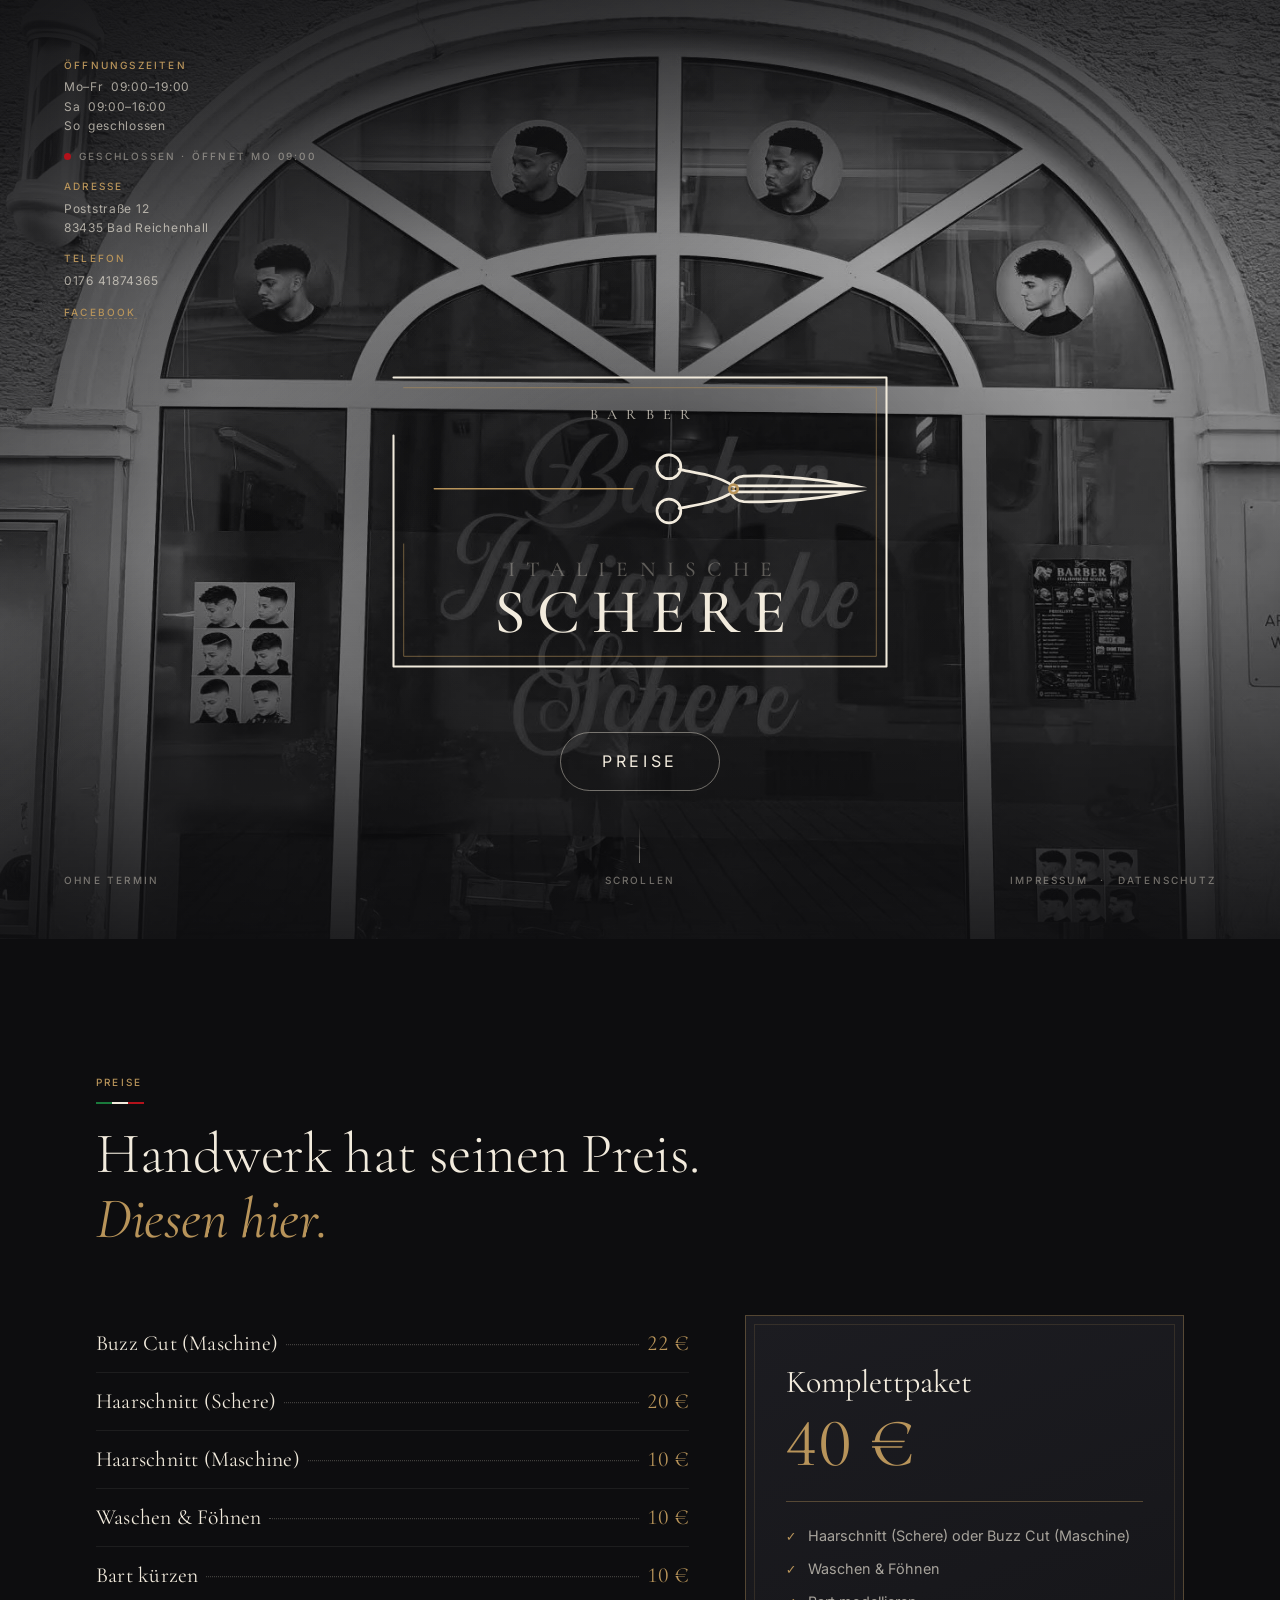
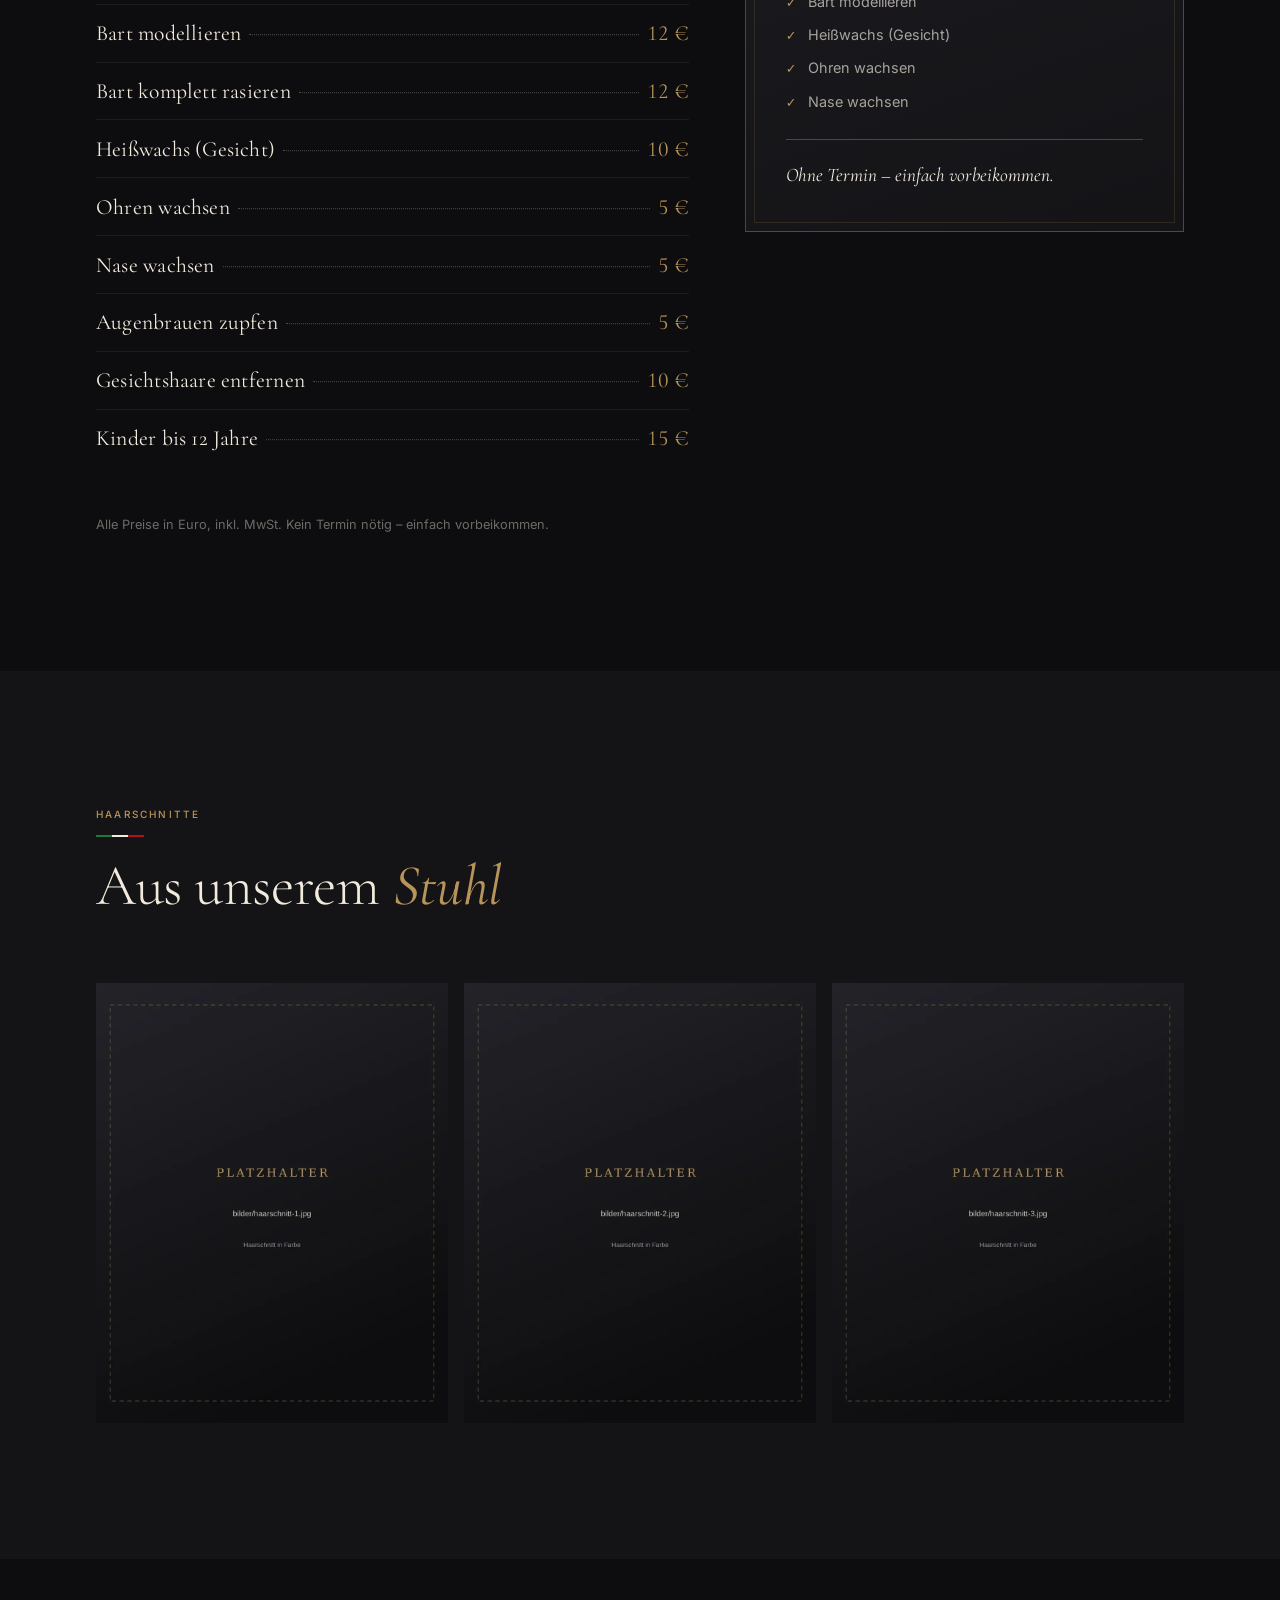
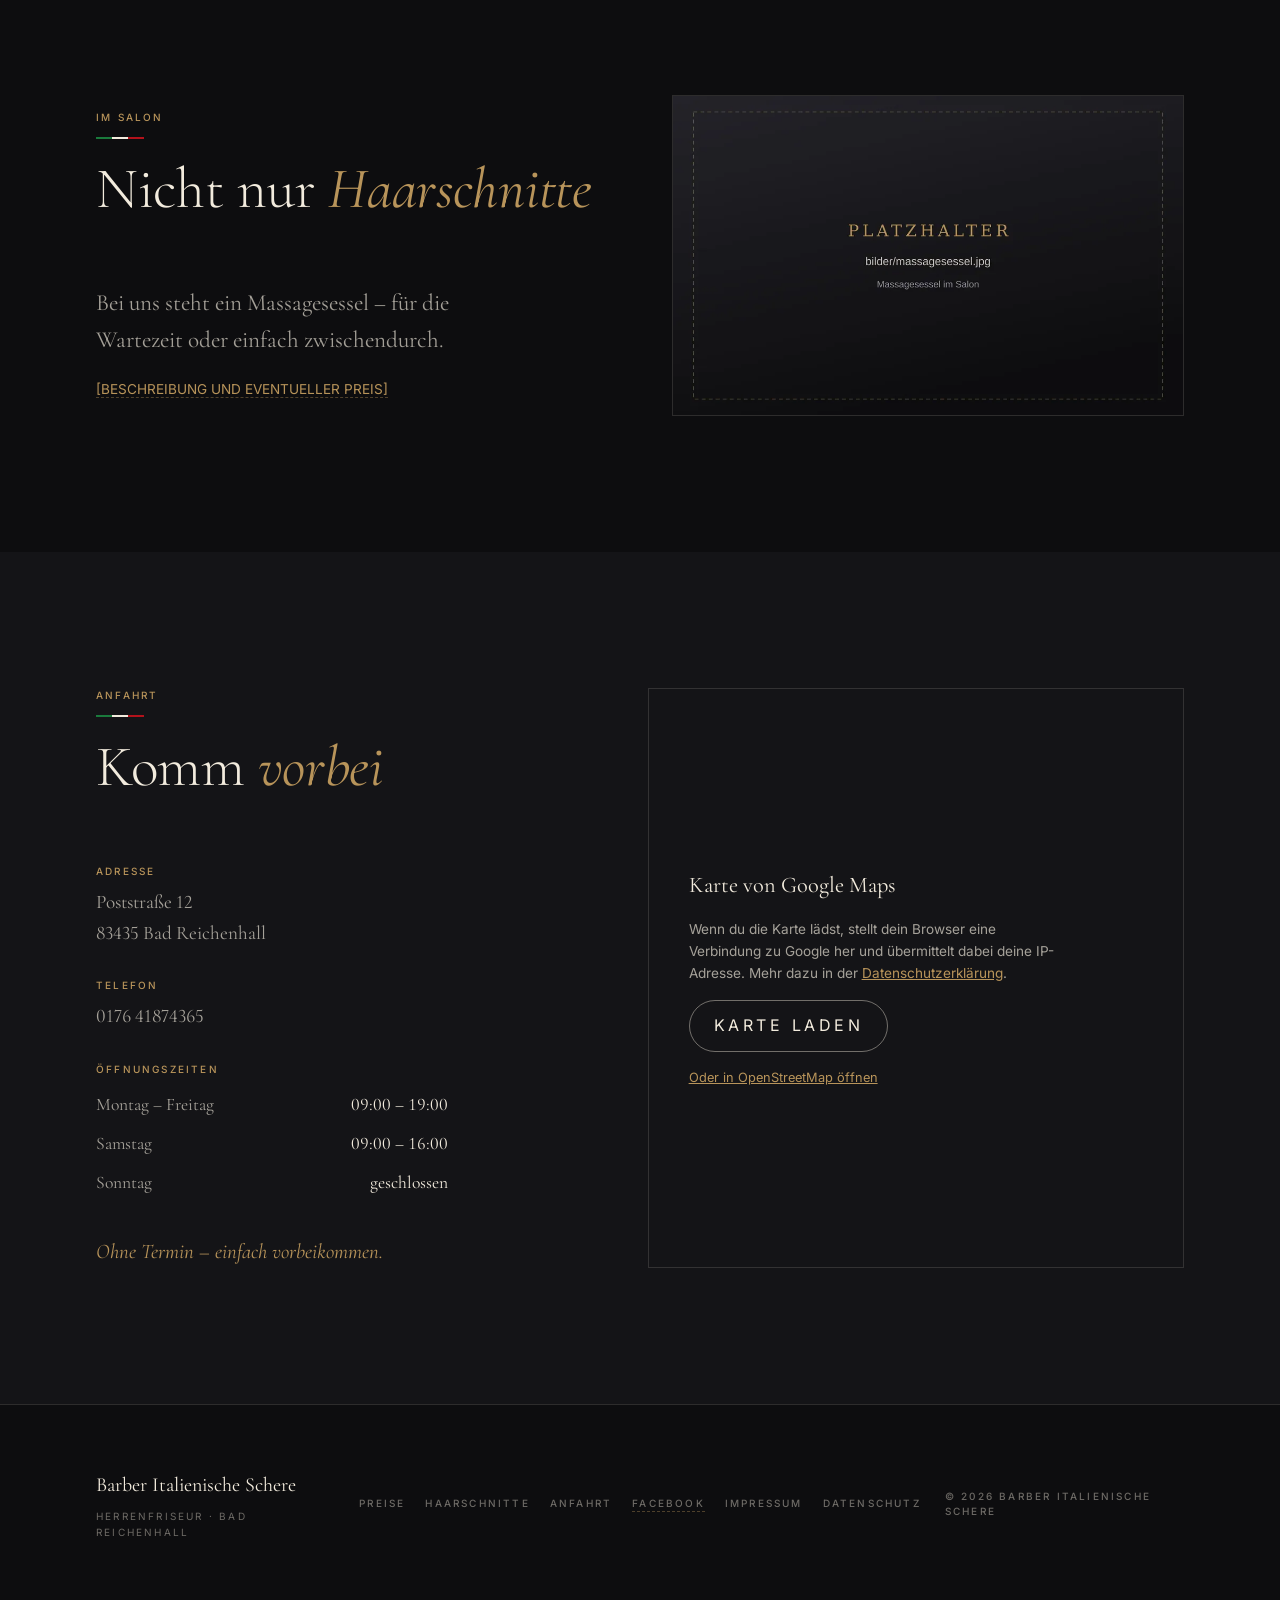
==== commit acc81c53: "Website an die neuen Vorgaben angepasst Kunde - Telefonnummer 0176 41874365 eingetragen, als tel:-Li" ====
--- a/index.html
+++ b/index.html
@@ -6,20 +6,20 @@
 <title>Barber Italienische Schere – Herrenfriseur in Bad Reichenhall</title>
 <meta name="description" content="Herrenfriseur in Bad Reichenhall: Haarschnitt, Bartpflege und klassische Rasur – ohne Termin. Einfach vorbeikommen. Komplettpaket für 40 €.">
 <meta name="theme-color" content="#0d0d0f">
+<!-- TODO: Domain in canonical und og:url eintragen, sobald sie feststeht. -->
 <link rel="canonical" href="https://example.de/">
-<!-- TODO: Domain in canonical und og:url eintragen, sobald sie feststeht. -->
 
 <meta property="og:type" content="website">
 <meta property="og:locale" content="de_DE">
 <meta property="og:title" content="Barber Italienische Schere – Herrenfriseur in Bad Reichenhall">
 <meta property="og:description" content="Haarschnitt, Bartpflege und klassische Rasur – ohne Termin. Einfach vorbeikommen.">
-<meta property="og:image" content="bilder/fassade-1600.webp">
+<meta property="og:image" content="bilder/intro-1-fassade-1600.webp">
 <meta property="og:url" content="https://example.de/">
 <meta name="twitter:card" content="summary_large_image">
 
 <script>
-/* Laeuft vor dem ersten Bildaufbau: markiert, dass JavaScript da ist, und
-   entscheidet, ob das Intro laeuft. Ohne JavaScript gibt es kein Intro und
+/* Läuft vor dem ersten Bildaufbau: markiert, dass JavaScript da ist, und
+   entscheidet, ob das Intro läuft. Ohne JavaScript gibt es kein Intro und
    alle Inhalte stehen sofort sichtbar im HTML. */
 (function () {
   var d = document.documentElement;
@@ -37,20 +37,25 @@
 <link rel="icon" href="logo.svg" type="image/svg+xml">
 <link rel="stylesheet" href="assets/fonts/fonts.css">
 <link rel="stylesheet" href="assets/css/style.css">
-<link rel="preload" as="image" href="bilder/fassade-1600.webp" imagesrcset="bilder/fassade-960.webp 960w, bilder/fassade-1600.webp 1600w" fetchpriority="high">
-
+<link rel="preload" as="image" href="bilder/intro-1-fassade-1600.webp"
+      imagesrcset="bilder/intro-1-fassade-960.webp 960w, bilder/intro-1-fassade-1600.webp 1600w" fetchpriority="high">
+
+<!-- TODO: Straße und Öffnungszeiten bestätigen — dieselben Angaben stehen im
+     Infoblock des Heros, im Abschnitt „Anfahrt", im Impressum und in
+     assets/js/main.js (OEFFNUNGSZEITEN, KARTEN_ADRESSE). -->
 <script type="application/ld+json">
 {
   "@context": "https://schema.org",
   "@type": "HairSalon",
   "name": "Barber Italienische Schere",
   "description": "Herrenfriseur in Bad Reichenhall – Haarschnitt, Bartpflege und klassische Rasur ohne Termin.",
-  "image": "bilder/fassade-1600.webp",
-  "priceRange": "€",
+  "image": "bilder/intro-1-fassade-1600.webp",
+  "priceRange": "5 € – 40 €",
+  "telephone": "+4917641874365",
   "address": {
     "@type": "PostalAddress",
     "streetAddress": "Poststraße 12",
-    "postalCode": "83404",
+    "postalCode": "83435",
     "addressLocality": "Bad Reichenhall",
     "addressRegion": "Bayern",
     "addressCountry": "DE"
@@ -69,7 +74,7 @@
      INTRO — nur beim ersten Besuch pro Sitzung, per Klick überspringbar
      =================================================================== -->
 <div id="intro">
-  <p class="intro-slogan">Italienisches Handwerk. Ohne Termin.</p>
+  <p class="intro-slogan">Italienische Schere &ndash; ohne Termin</p>
   <button type="button" class="intro-skip" id="intro-skip">Überspringen</button>
 </div>
 
@@ -78,22 +83,27 @@
      =================================================================== -->
 <header class="hero" id="hero">
 
+  <!-- Bildausschnitte je Motiv: siehe „Bildausschnitte" in style.css.
+       Kommt ein echtes Foto dazu, dort den Ausschnitt nachziehen. -->
   <div class="hero-media" aria-hidden="true">
-    <!-- Erstes Bild wird priorisiert geladen, die übrigen lazy. -->
-    <figure class="slide is-active">
-      <img src="bilder/fassade-1600.webp" srcset="bilder/fassade-960.webp 960w, bilder/fassade-1600.webp 1600w"
+    <figure class="slide slide-fassade is-active">
+      <img src="bilder/intro-1-fassade-1600.webp"
+           srcset="bilder/intro-1-fassade-960.webp 960w, bilder/intro-1-fassade-1600.webp 1600w"
            sizes="100vw" width="1454" height="1504" alt="" fetchpriority="high" decoding="async">
     </figure>
-    <figure class="slide">
-      <img data-src="bilder/innenraum-1600.webp" data-srcset="bilder/innenraum-960.webp 960w, bilder/innenraum-1600.webp 1600w"
+    <figure class="slide slide-innenraum">
+      <img data-src="bilder/intro-2-innenraum-1600.webp"
+           data-srcset="bilder/intro-2-innenraum-960.webp 960w, bilder/intro-2-innenraum-1600.webp 1600w"
            sizes="100vw" width="1080" height="1918" alt="" decoding="async">
     </figure>
-    <figure class="slide">
-      <img data-src="bilder/schere-1600.webp" data-srcset="bilder/schere-960.webp 960w, bilder/schere-1600.webp 1600w"
+    <figure class="slide slide-salon">
+      <img data-src="bilder/intro-3-salon-1600.webp"
+           data-srcset="bilder/intro-3-salon-960.webp 960w, bilder/intro-3-salon-1600.webp 1600w"
            sizes="100vw" width="1600" height="900" alt="" decoding="async">
     </figure>
-    <figure class="slide">
-      <img data-src="bilder/rasur-1600.webp" data-srcset="bilder/rasur-960.webp 960w, bilder/rasur-1600.webp 1600w"
+    <figure class="slide slide-kunde">
+      <img data-src="bilder/intro-4-kunde-1600.webp"
+           data-srcset="bilder/intro-4-kunde-960.webp 960w, bilder/intro-4-kunde-1600.webp 1600w"
            sizes="100vw" width="1600" height="900" alt="" decoding="async">
     </figure>
   </div>
@@ -103,8 +113,8 @@
   <div class="hero-info">
     <dl class="info-block">
       <dt>Öffnungszeiten</dt>
-      <!-- TODO: Zeiten bestätigen. Übernommen vom Preisplakat des Ladens.
-           Die Live-Anzeige rechnet mit den Werten in assets/js/main.js (OEFFNUNGSZEITEN). -->
+      <!-- TODO: Zeiten bestätigen. Die Live-Anzeige rechnet mit den Werten
+           in assets/js/main.js (OEFFNUNGSZEITEN). -->
       <dd>Mo&ndash;Fr&nbsp;&nbsp;09:00&ndash;19:00</dd>
       <dd>Sa&nbsp;&nbsp;09:00&ndash;16:00</dd>
       <dd>So&nbsp;&nbsp;geschlossen</dd>
@@ -117,21 +127,17 @@
 
     <dl class="info-block">
       <dt>Adresse</dt>
-      <!-- TODO: Adresse bestätigen (vom Plakat). Achtung: 83404 gehört nicht zu
-           Bad Reichenhall (dort gilt 83435) — bitte prüfen. -->
-      <dd><a href="https://www.openstreetmap.org/search?query=Poststra%C3%9Fe%2012%2C%20Bad%20Reichenhall" target="_blank" rel="noopener">Poststraße 12<br>83404 Bad Reichenhall</a></dd>
+      <!-- TODO: Straße bestätigen — vom Preisplakat des Ladens übernommen. -->
+      <dd><a href="#anfahrt">Poststraße&nbsp;12<br>83435 Bad Reichenhall</a></dd>
     </dl>
 
     <dl class="info-block">
       <dt>Telefon</dt>
-      <!-- TODO: echte Rufnummer eintragen — auch im tel:-Link und im Footer. -->
-      <dd><a href="tel:+49000000000" class="todo">[TELEFONNUMMER]</a></dd>
+      <dd><a href="tel:+4917641874365">0176 41874365</a></dd>
     </dl>
 
     <p class="info-social">
-      <!-- TODO: echte Profil-Links eintragen. -->
-      <a href="#" class="todo" rel="noopener">Instagram</a>
-      <span aria-hidden="true">·</span>
+      <!-- TODO: echten Facebook-Link eintragen (auch im Footer). -->
       <a href="#" class="todo" rel="noopener">Facebook</a>
     </p>
   </div>
@@ -238,11 +244,11 @@
         </g>
       </svg>
     </div>
-    <a class="btn-outline" href="#preise" id="btn-preise">Preise</a>
+    <a class="btn-outline" href="#preise">Preise</a>
   </div>
 
   <!-- Fußzeile des Heros -->
-  <p class="hero-slogan">Italienisches Handwerk. Ohne Termin.</p>
+  <p class="hero-slogan">Ohne Termin</p>
   <a class="hero-scroll" href="#preise" aria-label="Weiter zu den Preisen">
     <span class="hero-scroll-line" aria-hidden="true"></span>
     <span class="hero-scroll-text">Scrollen</span>
@@ -359,26 +365,64 @@
 </section>
 
 <!-- ===================================================================
-     GALERIE — Raster steht, Bilder folgen
-     =================================================================== -->
-<section class="gallery" id="galerie">
+     HAARSCHNITTE — Bilderliste in daten/galerie.json
+     =================================================================== -->
+<section class="gallery" id="haarschnitte">
   <div class="wrap">
     <header class="section-head reveal">
-      <p class="eyebrow">Galerie</p>
-      <h2>Aus dem <em>Salon</em></h2>
+      <p class="eyebrow">Haarschnitte</p>
+      <h2>Aus unserem <em>Stuhl</em></h2>
     </header>
 
-    <!-- TODO: Platzhalter durch echte Fotos ersetzen —
-         <img src="bilder/galerie-1.webp" alt="..." loading="lazy" width="800" height="800">
-         Das Raster bleibt unverändert. -->
-    <ul class="gallery-grid reveal">
-      <li class="gallery-item"><span class="gallery-ph">Foto 1</span></li>
-      <li class="gallery-item"><span class="gallery-ph">Foto 2</span></li>
-      <li class="gallery-item"><span class="gallery-ph">Foto 3</span></li>
-      <li class="gallery-item"><span class="gallery-ph">Foto 4</span></li>
-      <li class="gallery-item"><span class="gallery-ph">Foto 5</span></li>
-      <li class="gallery-item"><span class="gallery-ph">Foto 6</span></li>
+    <!-- Wird beim Laden aus daten/galerie.json erzeugt. Die Fassung hier ist
+         der Stand für Suchmaschinen und Besucher ohne JavaScript. -->
+    <ul class="gallery-grid reveal" id="galerie">
+      <li class="gallery-item">
+        <img src="bilder/haarschnitt-1-960.webp" alt="Haarschnitt im Barber Italienische Schere"
+             width="1000" height="1250" loading="lazy" decoding="async">
+      </li>
+      <li class="gallery-item">
+        <img src="bilder/haarschnitt-2-960.webp" alt="Haarschnitt im Barber Italienische Schere"
+             width="1000" height="1250" loading="lazy" decoding="async">
+      </li>
+      <li class="gallery-item">
+        <img src="bilder/haarschnitt-3-960.webp" alt="Haarschnitt im Barber Italienische Schere"
+             width="1000" height="1250" loading="lazy" decoding="async">
+      </li>
     </ul>
+  </div>
+</section>
+
+<!-- ===================================================================
+     NICHT NUR HAARSCHNITTE — Massagesessel
+     =================================================================== -->
+<section class="extra" id="massage">
+  <div class="wrap extra-grid">
+    <div class="reveal">
+      <header class="section-head">
+        <p class="eyebrow">Im Salon</p>
+        <h2>Nicht nur <em>Haarschnitte</em></h2>
+      </header>
+      <p class="extra-text">
+        Bei uns steht ein Massagesessel &ndash; für die Wartezeit oder einfach
+        zwischendurch.
+      </p>
+      <!-- TODO: Beschreibung ergänzen (wie lange, für wen, ob im Preis
+           enthalten) und, falls es einen Preis gibt, hier nennen. -->
+      <p class="extra-todo">
+        <span class="todo">[BESCHREIBUNG UND EVENTUELLER PREIS]</span>
+      </p>
+    </div>
+
+    <!-- TODO: bilder/massagesessel.jpg ersetzen, dann die WebP-Fassungen
+         neu erzeugen (siehe README). -->
+    <figure class="extra-bild reveal">
+      <img src="bilder/massagesessel-960.webp"
+           srcset="bilder/massagesessel-960.webp 960w, bilder/massagesessel-1600.webp 1600w"
+           sizes="(max-width: 899px) 100vw, 50vw"
+           width="1600" height="1000" alt="Massagesessel im Salon"
+           loading="lazy" decoding="async">
+    </figure>
   </div>
 </section>
 
@@ -395,10 +439,11 @@
 
       <dl class="visit-block reveal">
         <dt>Adresse</dt>
-        <dd>Poststraße 12<br>83404 Bad Reichenhall</dd>
+        <!-- TODO: Straße bestätigen. -->
+        <dd>Poststraße 12<br>83435 Bad Reichenhall</dd>
 
         <dt>Telefon</dt>
-        <dd><a href="tel:+49000000000" class="todo">[TELEFONNUMMER]</a></dd>
+        <dd><a href="tel:+4917641874365">0176 41874365</a></dd>
 
         <dt>Öffnungszeiten</dt>
         <dd>
@@ -426,9 +471,8 @@
         </p>
         <button type="button" class="btn-outline btn-small" id="map-load">Karte laden</button>
         <p class="map-alt">
-          <a href="https://www.openstreetmap.org/search?query=Poststra%C3%9Fe%2012%2C%20Bad%20Reichenhall" target="_blank" rel="noopener">
-            Oder in OpenStreetMap öffnen
-          </a>
+          <a href="https://www.openstreetmap.org/search?query=Poststra%C3%9Fe%2012%2C%2083435%20Bad%20Reichenhall"
+             target="_blank" rel="noopener">Oder in OpenStreetMap öffnen</a>
         </p>
       </div>
     </figure>
@@ -445,8 +489,10 @@
     <p class="footer-name">Barber Italienische Schere<br><span>Herrenfriseur · Bad Reichenhall</span></p>
     <nav class="footer-nav" aria-label="Seiten">
       <a href="#preise">Preise</a>
-      <a href="#galerie">Galerie</a>
+      <a href="#haarschnitte">Haarschnitte</a>
       <a href="#anfahrt">Anfahrt</a>
+      <!-- TODO: echten Facebook-Link eintragen. -->
+      <a href="#" class="todo" rel="noopener">Facebook</a>
       <a href="impressum.html">Impressum</a>
       <a href="datenschutz.html">Datenschutz</a>
     </nav>
@@ -454,6 +500,16 @@
   </div>
 </footer>
 
+<!-- Lightbox für die Haarschnitte -->
+<div class="lightbox" id="lightbox" hidden>
+  <button type="button" class="lightbox-close" id="lightbox-close" aria-label="Schließen">×</button>
+  <button type="button" class="lightbox-nav lightbox-prev" id="lightbox-prev" aria-label="Vorheriges Bild">‹</button>
+  <figure class="lightbox-figur">
+    <img id="lightbox-bild" src="" alt="">
+  </figure>
+  <button type="button" class="lightbox-nav lightbox-next" id="lightbox-next" aria-label="Nächstes Bild">›</button>
+</div>
+
 <script src="assets/js/main.js" defer></script>
 </body>
 </html>
--- a/assets/css/style.css
+++ b/assets/css/style.css
@@ -178,9 +178,31 @@
 }
 .slide.is-active img { transform: scale(1); }
 
+/* ---------------------------------------------------------------------------
+   Bildausschnitte
+   Die Fotos sind überwiegend Hochformat, der Hero ist quer: Was im Bild
+   bleibt, entscheidet object-position. Auf breiten Schirmen wird oben und
+   unten beschnitten (senkrechter Wert zählt), auf dem Telefon links und
+   rechts (waagerechter Wert zählt). Neues Foto? Hier den Wert nachziehen.
+   --------------------------------------------------------------------------- */
+.slide-fassade img   { object-position: 50% 40%; }  /* Rundbogen im Bild halten */
+.slide-innenraum img { object-position: 50% 60%; }  /* Stühle statt Gewölbe */
+.slide-salon img     { object-position: 50% 50%; }
+.slide-kunde img     { object-position: 50% 45%; }
+
+@media (max-width: 767px) {
+  .slide-fassade img   { object-position: 50% 34%; }
+  .slide-innenraum img { object-position: 50% 55%; }
+  .slide-salon img     { object-position: 50% 50%; }
+  .slide-kunde img     { object-position: 50% 45%; }
+}
+
 .hero-scrim {
   background:
-    linear-gradient(180deg, rgba(13, 13, 15, 0.68) 0%, rgba(13, 13, 15, 0.3) 28%,
+    /* Dunkler Keil in der oberen linken Ecke: Dort steht der Infoblock, und das
+       Schaufensterfoto ist genau da sehr hell. */
+    linear-gradient(to bottom right, rgba(13, 13, 15, 0.72) 0%, rgba(13, 13, 15, 0) 45%),
+    linear-gradient(180deg, rgba(13, 13, 15, 0.7) 0%, rgba(13, 13, 15, 0.34) 30%,
                     rgba(13, 13, 15, 0.42) 60%, rgba(13, 13, 15, 0.88) 100%),
     /* Weicher dunkler Teich hinter dem Logo, damit die Wortmarke auf jedem
        der vier Bilder trägt — und eine leichte Vignette außen herum. */
@@ -521,26 +543,115 @@
 
 .gallery-item {
   position: relative;
-  aspect-ratio: 1 / 1;
+  aspect-ratio: 4 / 5;
   overflow: hidden;
   background: var(--anthrazit-hell);
-  border: 1px dashed rgba(242, 235, 221, 0.16);
-  display: grid;
-  place-items: center;
+}
+.gallery-knopf {
+  display: block;
+  width: 100%;
+  height: 100%;
+  padding: 0;
+  border: 0;
+  background: none;
+  cursor: zoom-in;
 }
 .gallery-item img {
   width: 100%;
   height: 100%;
   object-fit: cover;
-  transition: transform 0.9s var(--weich);
-}
-.gallery-item:hover img { transform: scale(1.05); }
-.gallery-ph { color: var(--creme-still); }
+  transition: transform 0.9s var(--weich), opacity 0.4s ease;
+}
+.gallery-item:hover img { transform: scale(1.05); opacity: 0.9; }
+
+/* ---------------------------------------------------------------------------
+   Lightbox
+   --------------------------------------------------------------------------- */
+.lightbox {
+  position: fixed;
+  inset: 0;
+  z-index: 200;
+  display: grid;
+  grid-template-columns: auto 1fr auto;
+  align-items: center;
+  gap: clamp(0.5rem, 2vw, 1.5rem);
+  padding: clamp(1rem, 4vw, 3rem);
+  background: rgba(8, 8, 10, 0.97);
+}
+.lightbox[hidden] { display: none; }
+
+.lightbox-figur {
+  margin: 0;
+  display: grid;
+  place-items: center;
+  min-width: 0;
+}
+.lightbox-figur img {
+  max-width: 100%;
+  max-height: 82svh;
+  width: auto;
+  object-fit: contain;
+  border: 1px solid var(--linie);
+}
+
+.lightbox-nav,
+.lightbox-close {
+  border: 1px solid var(--linie);
+  background: none;
+  color: var(--creme);
+  cursor: pointer;
+  border-radius: 999px;
+  line-height: 1;
+  transition: border-color 0.3s ease, color 0.3s ease;
+}
+.lightbox-nav {
+  width: 3rem;
+  height: 3rem;
+  font-size: 2rem;
+  padding-bottom: 0.25rem;
+}
+.lightbox-nav:hover,
+.lightbox-close:hover { border-color: var(--gold); color: var(--gold); }
+.lightbox-close {
+  position: absolute;
+  top: clamp(1rem, 4vw, 2rem);
+  right: clamp(1rem, 4vw, 2rem);
+  width: 2.75rem;
+  height: 2.75rem;
+  font-size: 1.6rem;
+}
+
+@media (max-width: 599px) {
+  .lightbox { grid-template-columns: 1fr; grid-template-rows: 1fr auto; }
+  .lightbox-figur { grid-row: 1; }
+  .lightbox-prev { grid-column: 1; grid-row: 2; justify-self: start; }
+  .lightbox-next { grid-column: 1; grid-row: 2; justify-self: end; }
+}
+
+/* ---------------------------------------------------------------------------
+   Nicht nur Haarschnitte
+   --------------------------------------------------------------------------- */
+.extra { background: var(--schwarz); }
+.extra-grid { display: grid; gap: clamp(2rem, 5vw, 4rem); align-items: center; }
+@media (min-width: 900px) {
+  .extra-grid { grid-template-columns: 1fr 1fr; }
+}
+.extra-text {
+  margin: 0;
+  font-family: var(--serif);
+  font-size: clamp(1.15rem, 3vw, 1.45rem);
+  line-height: 1.6;
+  color: var(--creme-leise);
+  max-width: 40ch;
+}
+.extra-todo { margin: 1.25rem 0 0; font-size: 0.85rem; }
+.extra-bild { margin: 0; overflow: hidden; border: 1px solid var(--linie); }
+.extra-bild img { width: 100%; height: auto; display: block; }
 
 /* ===========================================================================
    ANFAHRT
    =========================================================================== */
-.visit { background: var(--schwarz); }
+.visit { background: var(--anthrazit); }
 
 .visit-grid { display: grid; gap: clamp(2.5rem, 6vw, 4rem); }
 @media (min-width: 900px) {
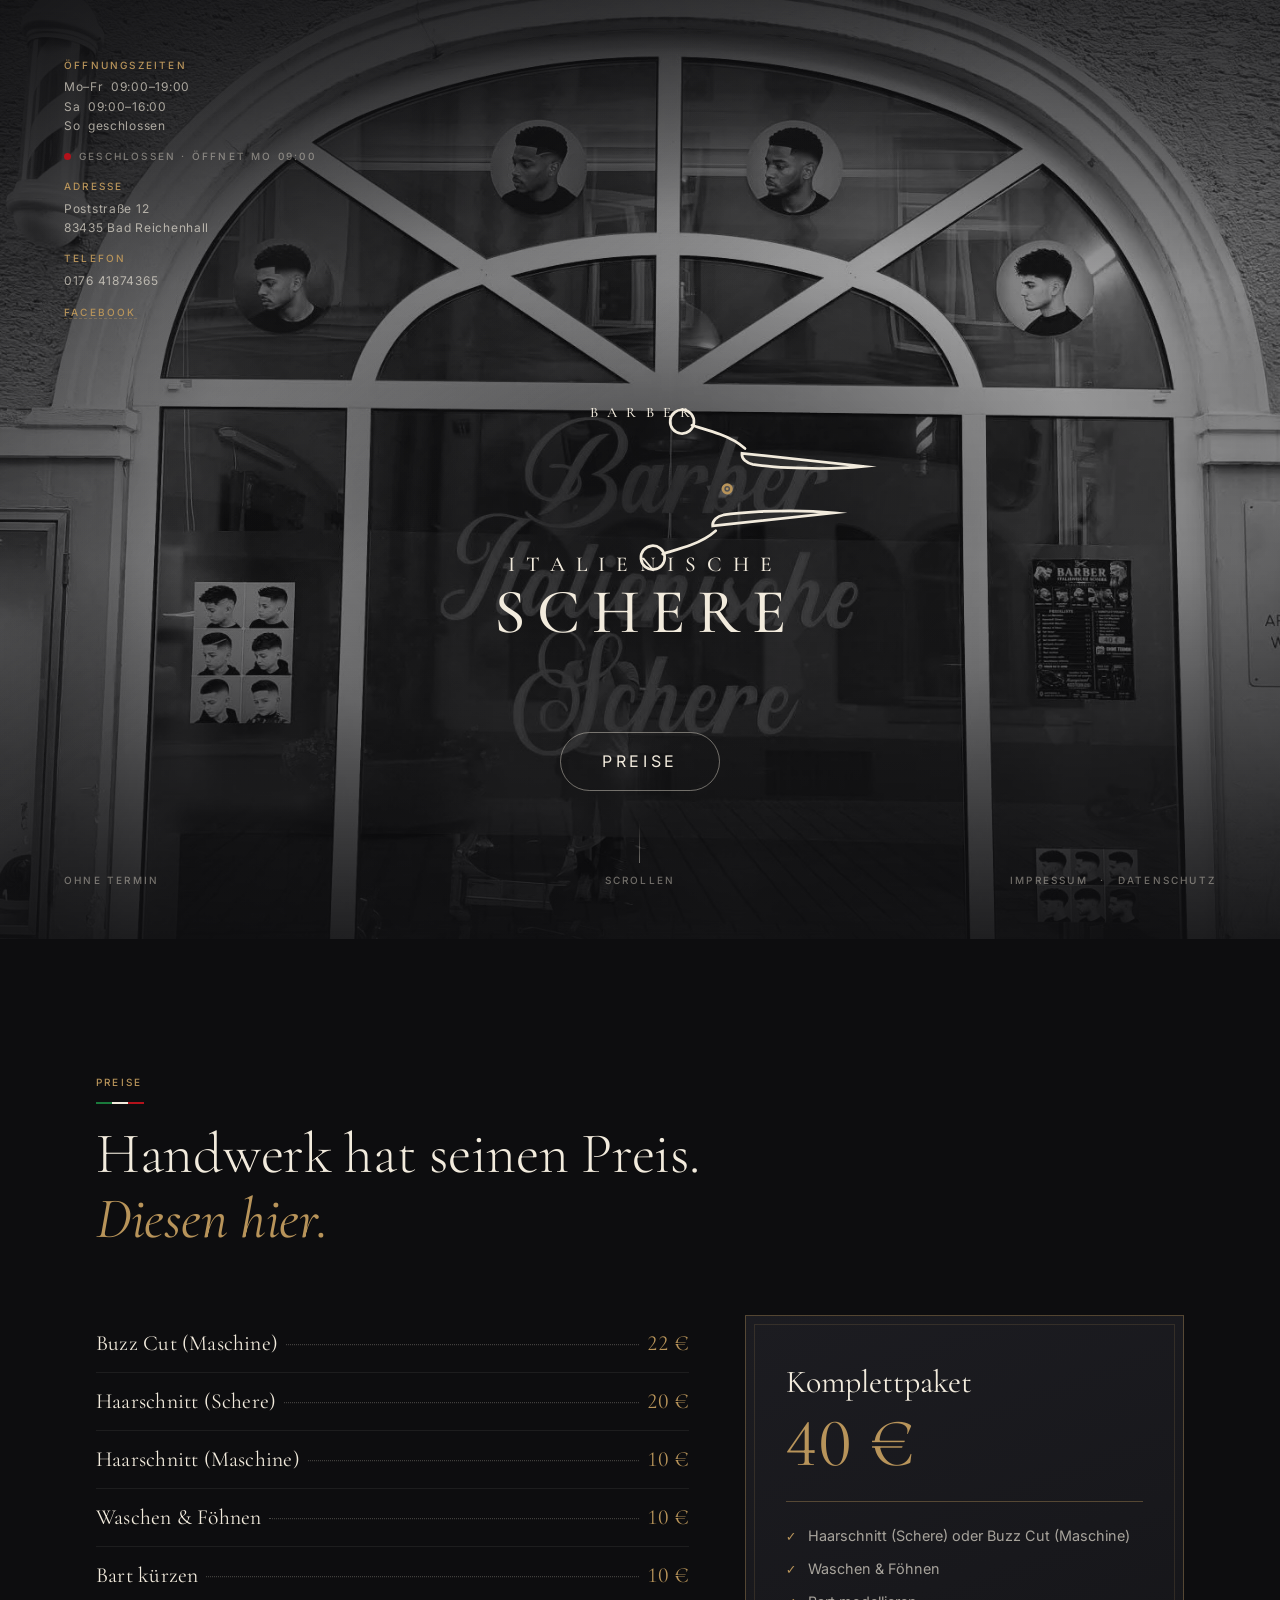
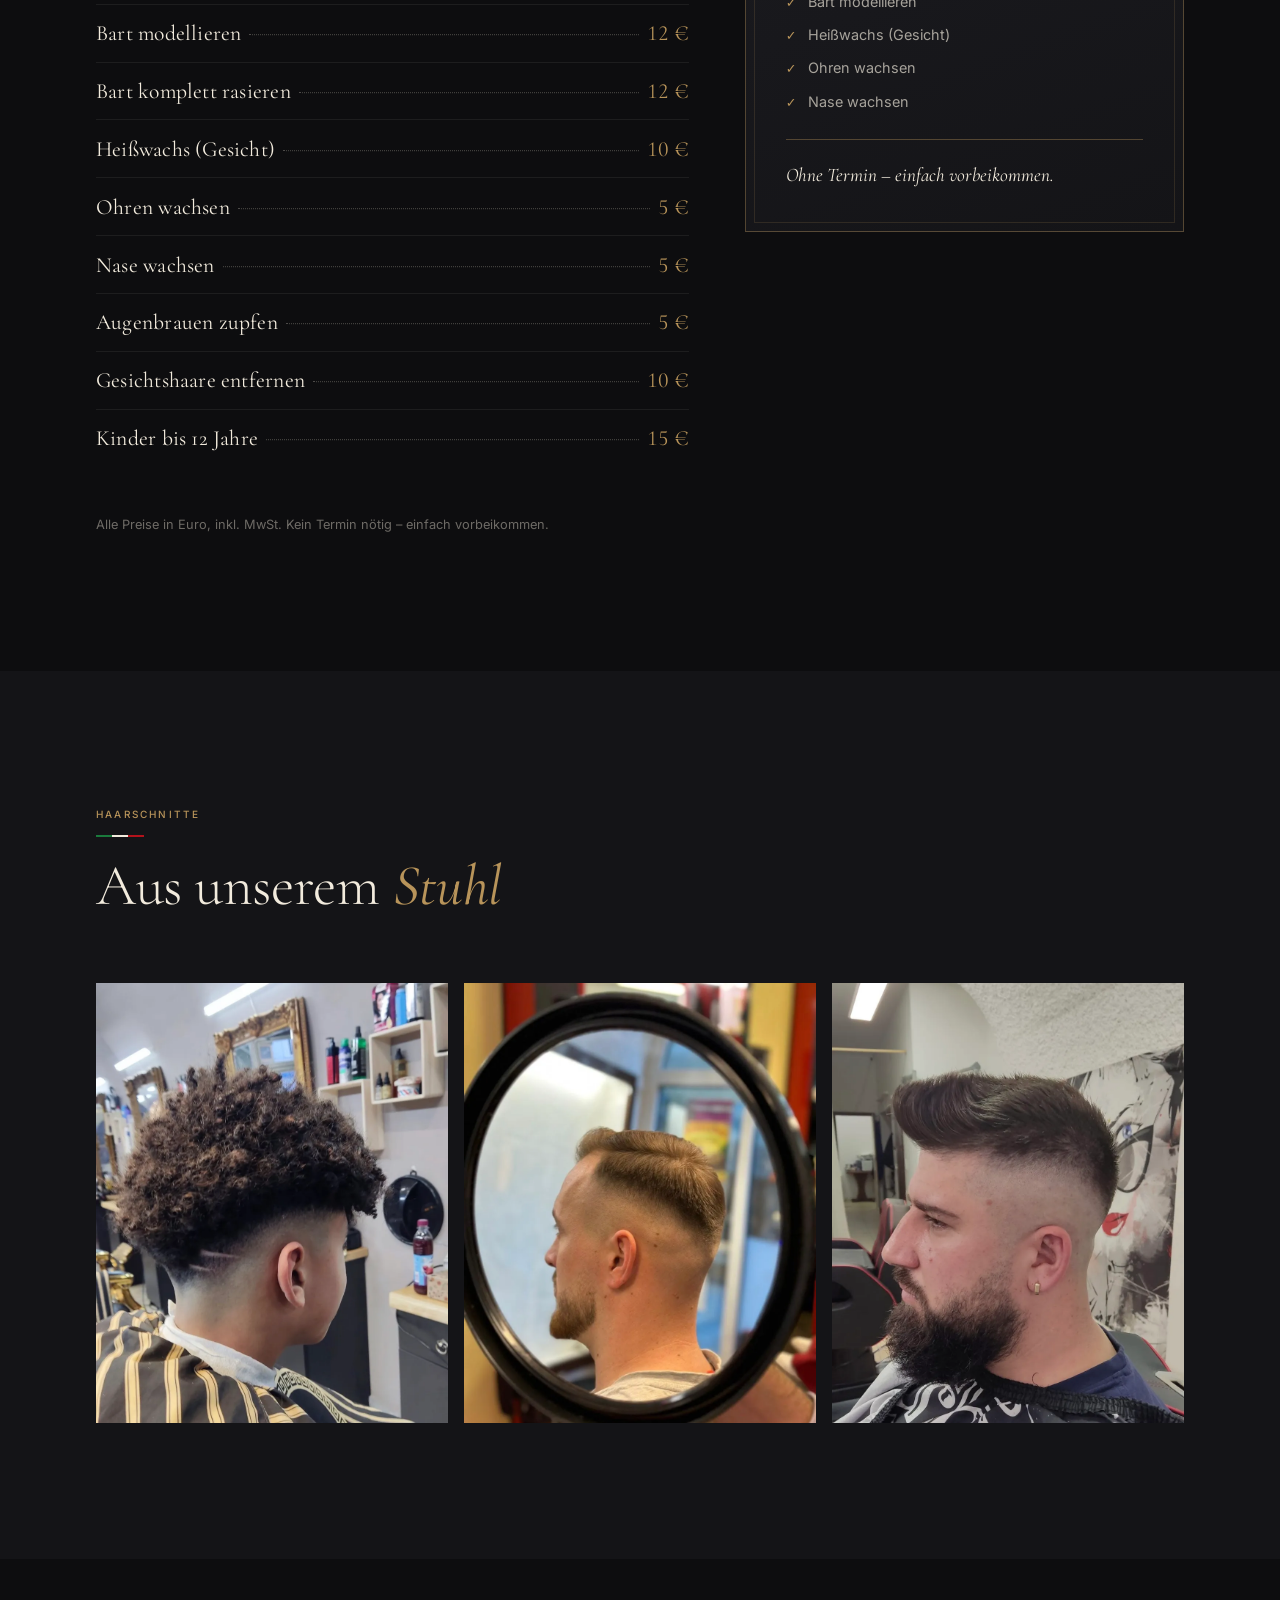
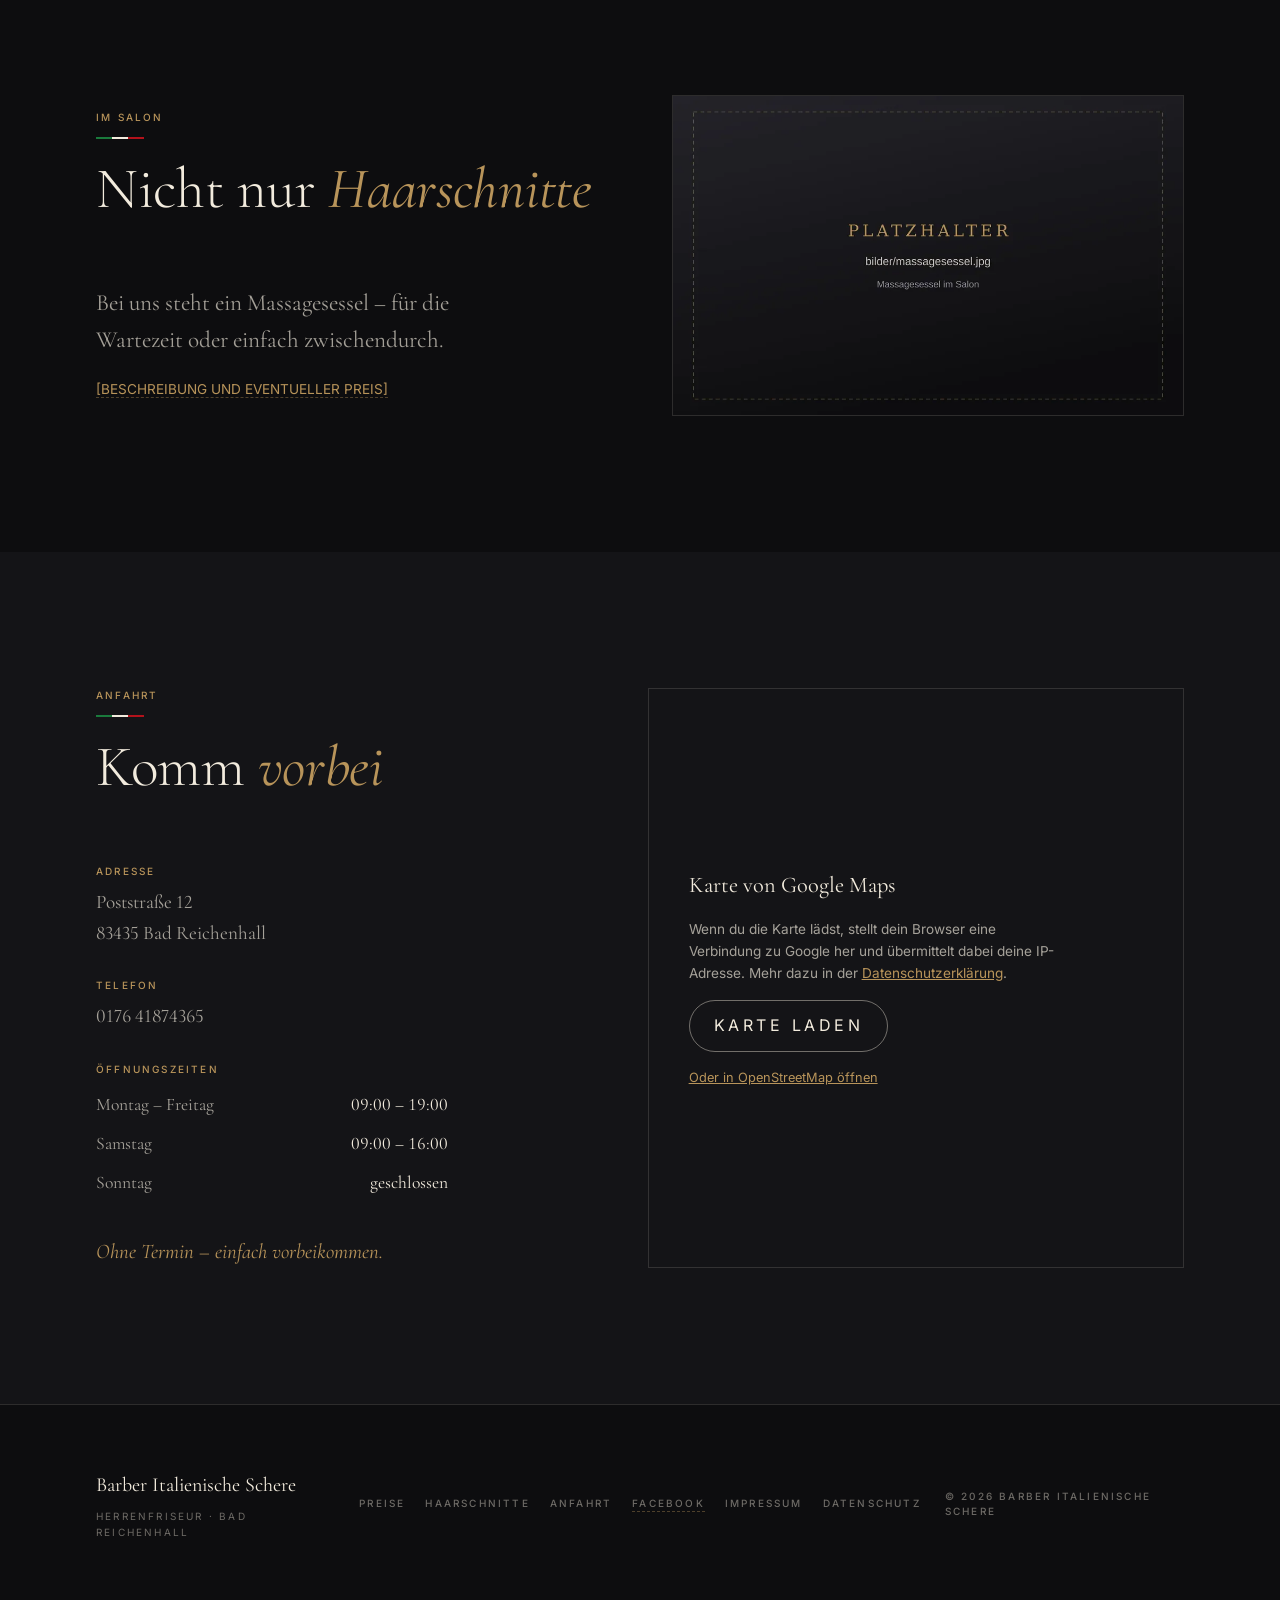
==== commit e3695b8b: "Echte Fotos eingesetzt Die fuenf fehlenden Motive sind da und ersetzen die Platzhalter: intro-3-salo" ====
--- a/index.html
+++ b/index.html
@@ -99,12 +99,12 @@
     <figure class="slide slide-salon">
       <img data-src="bilder/intro-3-salon-1600.webp"
            data-srcset="bilder/intro-3-salon-960.webp 960w, bilder/intro-3-salon-1600.webp 1600w"
-           sizes="100vw" width="1600" height="900" alt="" decoding="async">
+           sizes="100vw" width="1153" height="2048" alt="" decoding="async">
     </figure>
     <figure class="slide slide-kunde">
       <img data-src="bilder/intro-4-kunde-1600.webp"
-           data-srcset="bilder/intro-4-kunde-960.webp 960w, bilder/intro-4-kunde-1600.webp 1600w"
-           sizes="100vw" width="1600" height="900" alt="" decoding="async">
+           data-srcset="bilder/intro-4-kunde-960.webp 960w"
+           sizes="100vw" width="900" height="1600" alt="" decoding="async">
     </figure>
   </div>
   <div class="hero-scrim" aria-hidden="true"></div>
@@ -378,16 +378,25 @@
          der Stand für Suchmaschinen und Besucher ohne JavaScript. -->
     <ul class="gallery-grid reveal" id="galerie">
       <li class="gallery-item">
-        <img src="bilder/haarschnitt-1-960.webp" alt="Haarschnitt im Barber Italienische Schere"
-             width="1000" height="1250" loading="lazy" decoding="async">
+        <a class="gallery-knopf" href="bilder/haarschnitt-1-1600.webp">
+          <img src="bilder/haarschnitt-1-960.webp" style="object-position:50% 38%"
+               alt="Lockiger Deckhaarschnitt mit hohem Fade und geschwungener Nackenlinie, von hinten fotografiert"
+               width="1179" height="2082" loading="lazy" decoding="async">
+        </a>
       </li>
       <li class="gallery-item">
-        <img src="bilder/haarschnitt-2-960.webp" alt="Haarschnitt im Barber Italienische Schere"
-             width="1000" height="1250" loading="lazy" decoding="async">
+        <a class="gallery-knopf" href="bilder/haarschnitt-2-1600.webp">
+          <img src="bilder/haarschnitt-2-960.webp" style="object-position:50% 45%"
+               alt="Klassischer Seitenscheitel mit hohem Fade, im Handspiegel fotografiert"
+               width="1179" height="1555" loading="lazy" decoding="async">
+        </a>
       </li>
       <li class="gallery-item">
-        <img src="bilder/haarschnitt-3-960.webp" alt="Haarschnitt im Barber Italienische Schere"
-             width="1000" height="1250" loading="lazy" decoding="async">
+        <a class="gallery-knopf" href="bilder/haarschnitt-3-1600.webp">
+          <img src="bilder/haarschnitt-3-960.webp" style="object-position:50% 38%"
+               alt="Nach oben frisierter Pompadour mit hohem Fade und konturiertem Vollbart"
+               width="1179" height="2088" loading="lazy" decoding="async">
+        </a>
       </li>
     </ul>
   </div>
--- a/assets/css/style.css
+++ b/assets/css/style.css
@@ -187,14 +187,14 @@
    --------------------------------------------------------------------------- */
 .slide-fassade img   { object-position: 50% 40%; }  /* Rundbogen im Bild halten */
 .slide-innenraum img { object-position: 50% 60%; }  /* Stühle statt Gewölbe */
-.slide-salon img     { object-position: 50% 50%; }
-.slide-kunde img     { object-position: 50% 45%; }
+.slide-salon img     { object-position: 50% 42%; }  /* Barockspiegel mit im Bild */
+.slide-kunde img     { object-position: 50% 36%; }  /* Barbier und Kunde im Bild */
 
 @media (max-width: 767px) {
   .slide-fassade img   { object-position: 50% 34%; }
   .slide-innenraum img { object-position: 50% 55%; }
-  .slide-salon img     { object-position: 50% 50%; }
-  .slide-kunde img     { object-position: 50% 45%; }
+  .slide-salon img     { object-position: 42% 50%; }
+  .slide-kunde img     { object-position: 50% 42%; }
 }
 
 .hero-scrim {
@@ -555,6 +555,7 @@
   border: 0;
   background: none;
   cursor: zoom-in;
+  outline-offset: -3px;
 }
 .gallery-item img {
   width: 100%;
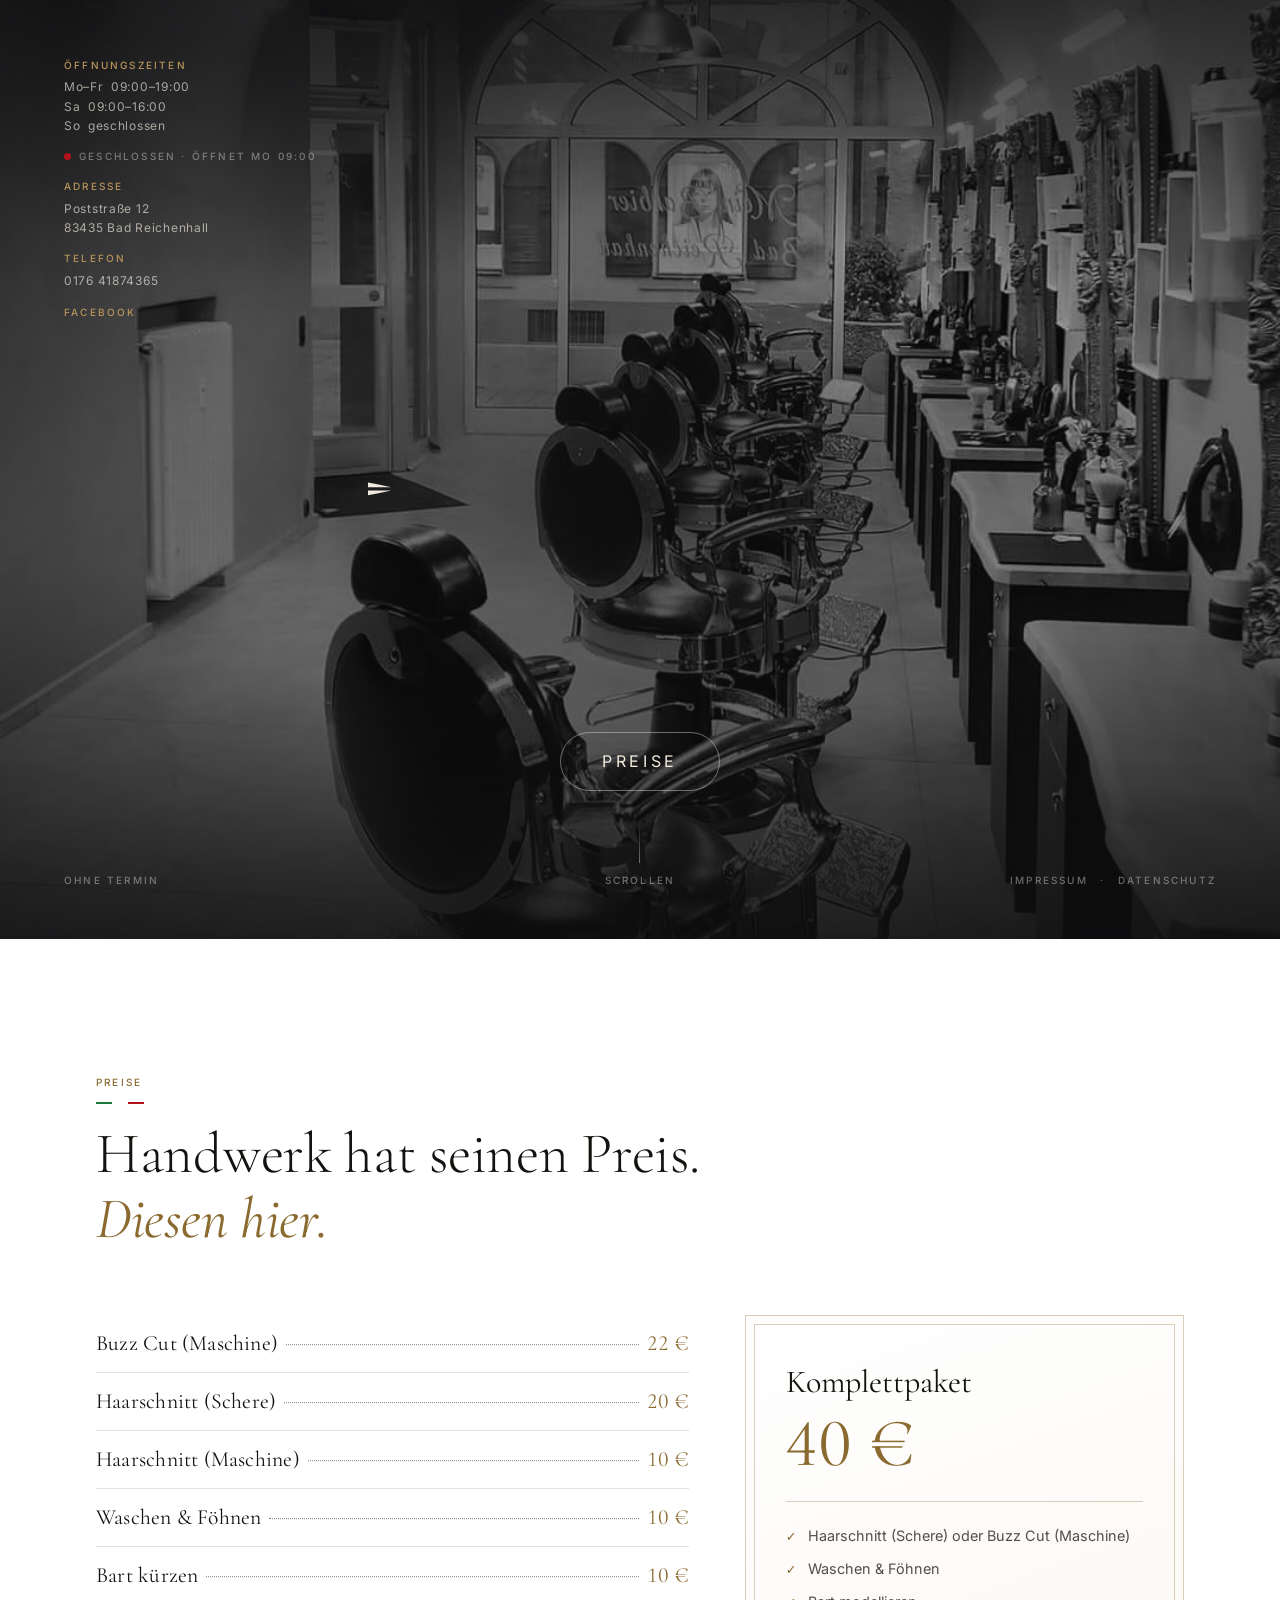
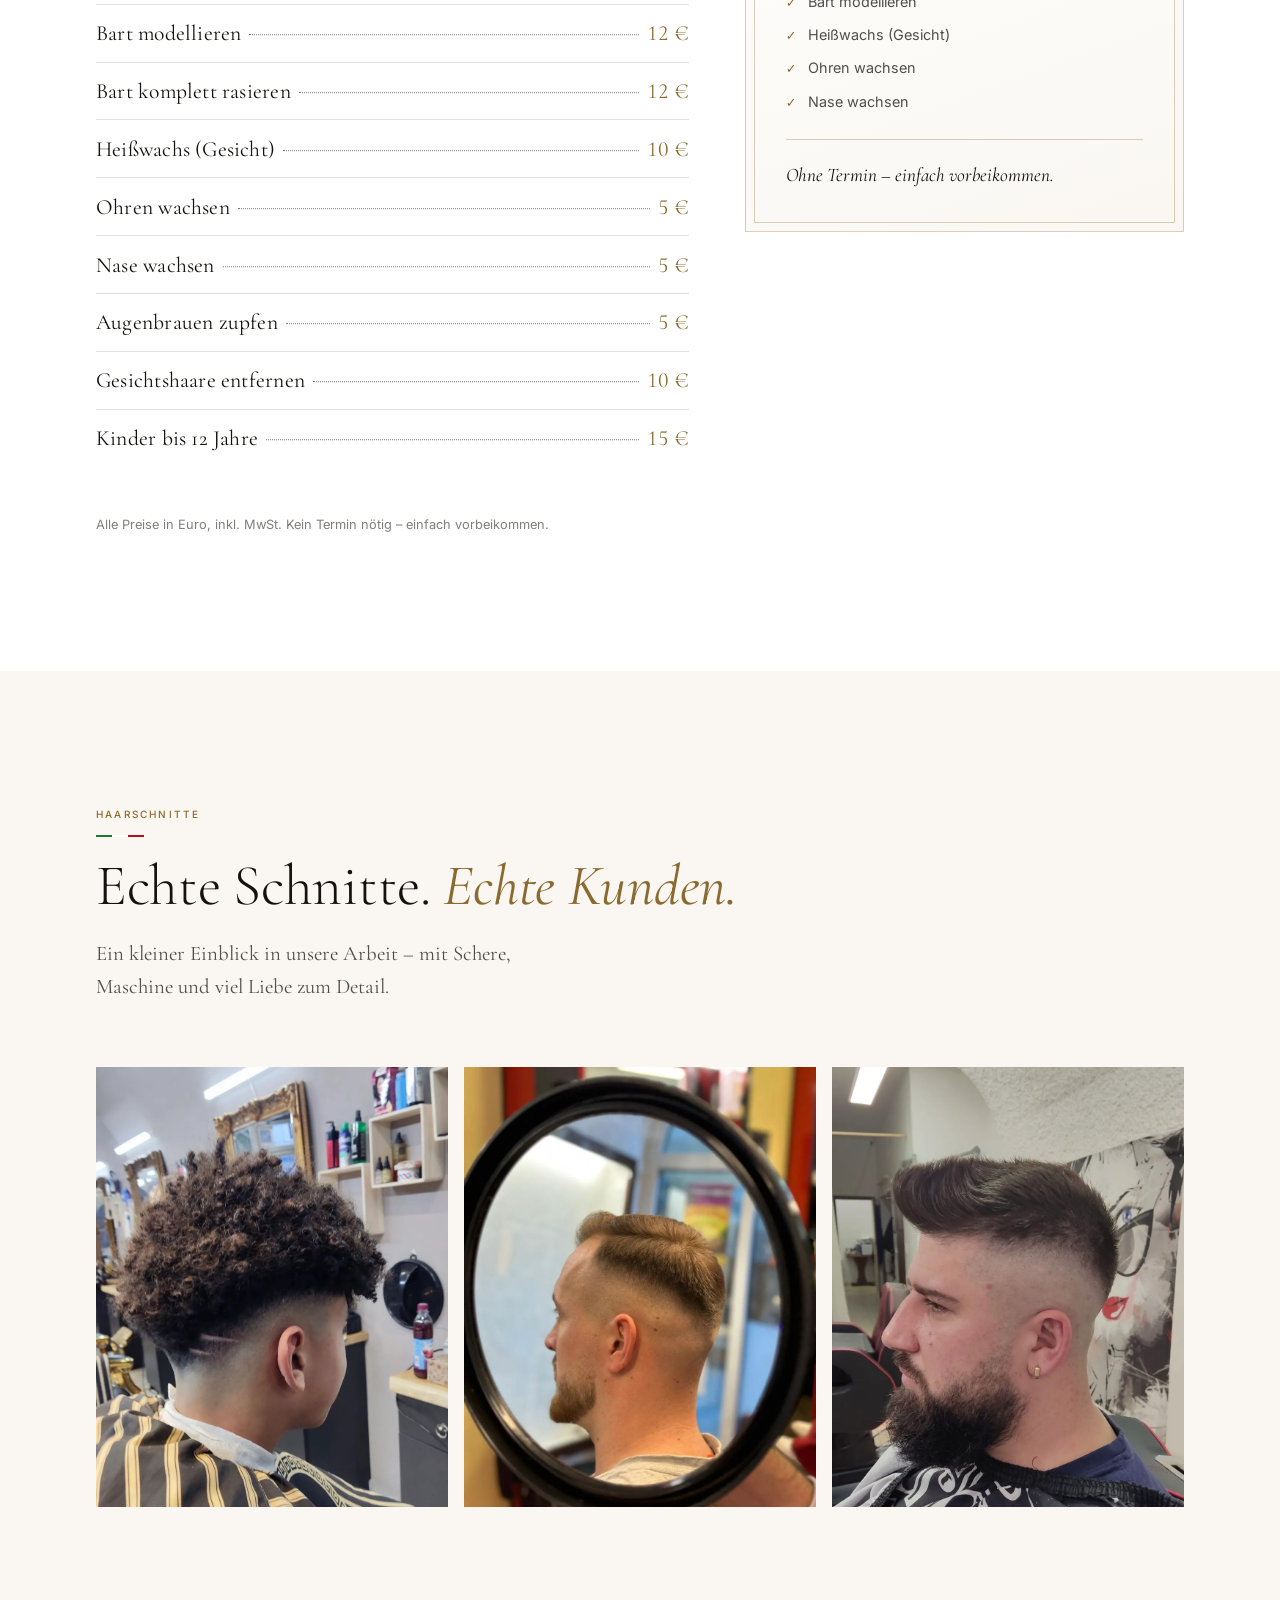
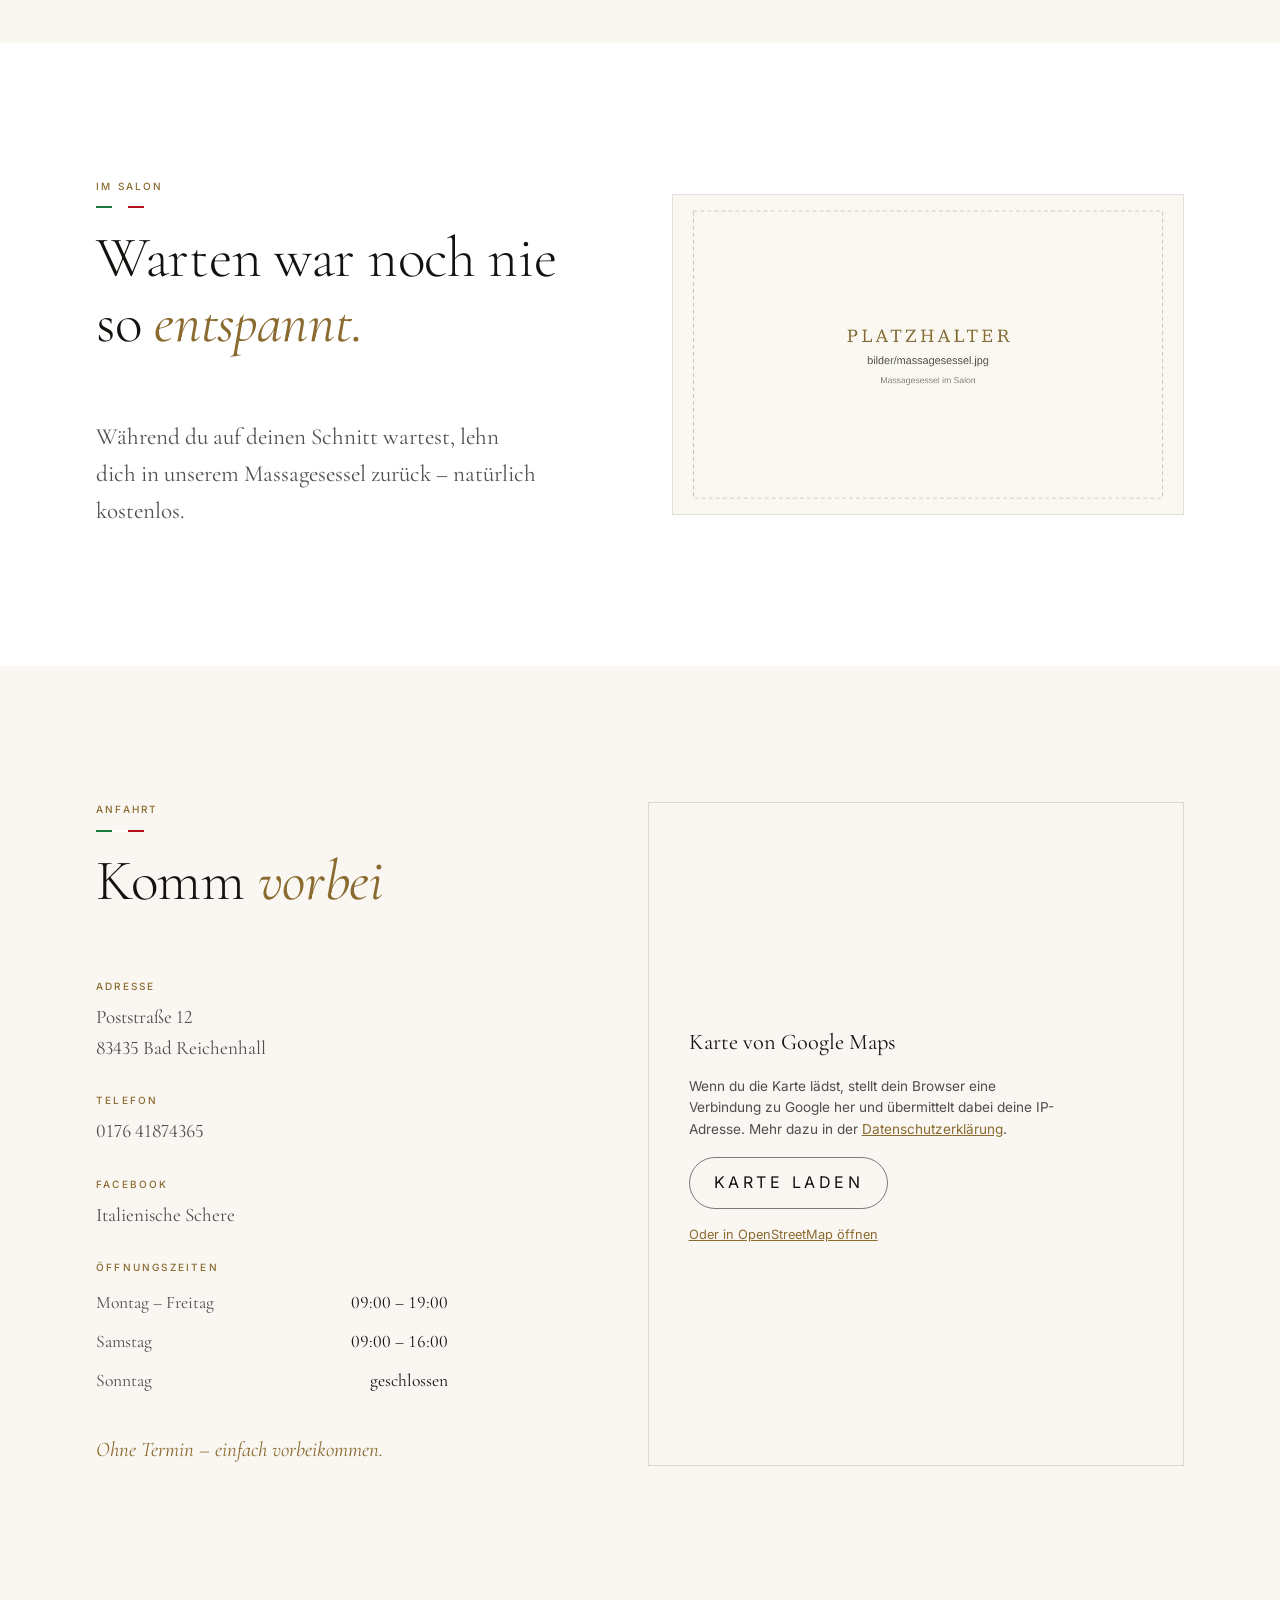
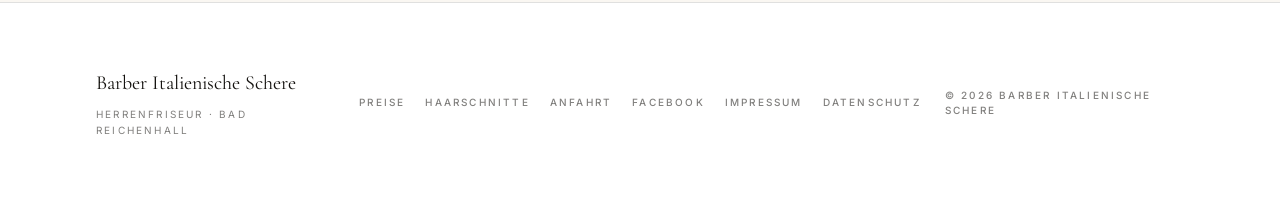
==== commit 5b3a7bb5: "Helles Farbregister, neue Texte, Facebook-Link, Bildreihenfolge 1. Intro-Slideshow: Innenraum zuerst" ====
--- a/index.html
+++ b/index.html
@@ -13,7 +13,7 @@
 <meta property="og:locale" content="de_DE">
 <meta property="og:title" content="Barber Italienische Schere – Herrenfriseur in Bad Reichenhall">
 <meta property="og:description" content="Haarschnitt, Bartpflege und klassische Rasur – ohne Termin. Einfach vorbeikommen.">
-<meta property="og:image" content="bilder/intro-1-fassade-1600.webp">
+<meta property="og:image" content="bilder/intro-1-innenraum-1600.webp">
 <meta property="og:url" content="https://example.de/">
 <meta name="twitter:card" content="summary_large_image">
 
@@ -37,8 +37,8 @@
 <link rel="icon" href="logo.svg" type="image/svg+xml">
 <link rel="stylesheet" href="assets/fonts/fonts.css">
 <link rel="stylesheet" href="assets/css/style.css">
-<link rel="preload" as="image" href="bilder/intro-1-fassade-1600.webp"
-      imagesrcset="bilder/intro-1-fassade-960.webp 960w, bilder/intro-1-fassade-1600.webp 1600w" fetchpriority="high">
+<link rel="preload" as="image" href="bilder/intro-1-innenraum-1600.webp"
+      imagesrcset="bilder/intro-1-innenraum-960.webp 960w, bilder/intro-1-innenraum-1600.webp 1600w" fetchpriority="high">
 
 <!-- TODO: Straße und Öffnungszeiten bestätigen — dieselben Angaben stehen im
      Infoblock des Heros, im Abschnitt „Anfahrt", im Impressum und in
@@ -49,9 +49,10 @@
   "@type": "HairSalon",
   "name": "Barber Italienische Schere",
   "description": "Herrenfriseur in Bad Reichenhall – Haarschnitt, Bartpflege und klassische Rasur ohne Termin.",
-  "image": "bilder/intro-1-fassade-1600.webp",
+  "image": "bilder/intro-1-innenraum-1600.webp",
   "priceRange": "5 € – 40 €",
   "telephone": "+4917641874365",
+  "sameAs": ["https://www.facebook.com/profile.php?id=100063785122869"],
   "address": {
     "@type": "PostalAddress",
     "streetAddress": "Poststraße 12",
@@ -86,15 +87,15 @@
   <!-- Bildausschnitte je Motiv: siehe „Bildausschnitte" in style.css.
        Kommt ein echtes Foto dazu, dort den Ausschnitt nachziehen. -->
   <div class="hero-media" aria-hidden="true">
-    <figure class="slide slide-fassade is-active">
-      <img src="bilder/intro-1-fassade-1600.webp"
-           srcset="bilder/intro-1-fassade-960.webp 960w, bilder/intro-1-fassade-1600.webp 1600w"
-           sizes="100vw" width="1454" height="1504" alt="" fetchpriority="high" decoding="async">
+    <figure class="slide slide-innenraum is-active">
+      <img src="bilder/intro-1-innenraum-1600.webp"
+           srcset="bilder/intro-1-innenraum-960.webp 960w, bilder/intro-1-innenraum-1600.webp 1600w"
+           sizes="100vw" width="1080" height="1918" alt="" fetchpriority="high" decoding="async">
     </figure>
-    <figure class="slide slide-innenraum">
-      <img data-src="bilder/intro-2-innenraum-1600.webp"
-           data-srcset="bilder/intro-2-innenraum-960.webp 960w, bilder/intro-2-innenraum-1600.webp 1600w"
-           sizes="100vw" width="1080" height="1918" alt="" decoding="async">
+    <figure class="slide slide-fassade">
+      <img data-src="bilder/intro-2-fassade-1600.webp"
+           data-srcset="bilder/intro-2-fassade-960.webp 960w, bilder/intro-2-fassade-1600.webp 1600w"
+           sizes="100vw" width="1454" height="1504" alt="" decoding="async">
     </figure>
     <figure class="slide slide-salon">
       <img data-src="bilder/intro-3-salon-1600.webp"
@@ -137,8 +138,7 @@
     </dl>
 
     <p class="info-social">
-      <!-- TODO: echten Facebook-Link eintragen (auch im Footer). -->
-      <a href="#" class="todo" rel="noopener">Facebook</a>
+      <a href="https://www.facebook.com/profile.php?id=100063785122869" target="_blank" rel="noopener noreferrer">Facebook</a>
     </p>
   </div>
 
@@ -371,7 +371,11 @@
   <div class="wrap">
     <header class="section-head reveal">
       <p class="eyebrow">Haarschnitte</p>
-      <h2>Aus unserem <em>Stuhl</em></h2>
+      <h2>Echte Schnitte. <em>Echte Kunden.</em></h2>
+      <p class="section-sub">
+        Ein kleiner Einblick in unsere Arbeit &ndash; mit Schere, Maschine und
+        viel Liebe zum Detail.
+      </p>
     </header>
 
     <!-- Wird beim Laden aus daten/galerie.json erzeugt. Die Fassung hier ist
@@ -410,16 +414,11 @@
     <div class="reveal">
       <header class="section-head">
         <p class="eyebrow">Im Salon</p>
-        <h2>Nicht nur <em>Haarschnitte</em></h2>
+        <h2>Warten war noch nie so <em>entspannt.</em></h2>
       </header>
       <p class="extra-text">
-        Bei uns steht ein Massagesessel &ndash; für die Wartezeit oder einfach
-        zwischendurch.
-      </p>
-      <!-- TODO: Beschreibung ergänzen (wie lange, für wen, ob im Preis
-           enthalten) und, falls es einen Preis gibt, hier nennen. -->
-      <p class="extra-todo">
-        <span class="todo">[BESCHREIBUNG UND EVENTUELLER PREIS]</span>
+        Während du auf deinen Schnitt wartest, lehn dich in unserem
+        Massagesessel zurück &ndash; natürlich kostenlos.
       </p>
     </div>
 
@@ -453,6 +452,9 @@
 
         <dt>Telefon</dt>
         <dd><a href="tel:+4917641874365">0176 41874365</a></dd>
+
+        <dt>Facebook</dt>
+        <dd><a href="https://www.facebook.com/profile.php?id=100063785122869" target="_blank" rel="noopener noreferrer">Italienische Schere</a></dd>
 
         <dt>Öffnungszeiten</dt>
         <dd>
@@ -500,8 +502,7 @@
       <a href="#preise">Preise</a>
       <a href="#haarschnitte">Haarschnitte</a>
       <a href="#anfahrt">Anfahrt</a>
-      <!-- TODO: echten Facebook-Link eintragen. -->
-      <a href="#" class="todo" rel="noopener">Facebook</a>
+      <a href="https://www.facebook.com/profile.php?id=100063785122869" target="_blank" rel="noopener noreferrer">Facebook</a>
       <a href="impressum.html">Impressum</a>
       <a href="datenschutz.html">Datenschutz</a>
     </nav>
--- a/assets/css/style.css
+++ b/assets/css/style.css
@@ -1,9 +1,17 @@
 /* ===========================================================================
    Barber Italienische Schere
-   Schwarz/Anthrazit, Creme, Gold als Akzent. Mobile first.
+   Zwei Register: Intro und Hero stehen dunkel auf den Fotos, alles darunter
+   hell — weißer Grund, schwarze Schrift, Gold nur als Linie und Akzent.
+
+   Umgesetzt über Token-Überschreibung: Die hellen Abschnitte setzen dieselben
+   Variablen auf ihre hellen Werte um (siehe „Heller Teil" weiter unten).
+   Jede Regel im Dokument liest also einfach --creme, --linie, --gold … und
+   bekommt je nach Umgebung den passenden Wert.
+   Mobile first.
    =========================================================================== */
 
 :root {
+  /* Dunkles Register — Intro und Hero */
   --schwarz: #0d0d0f;
   --anthrazit: #141417;
   --anthrazit-hell: #1c1c21;
@@ -12,9 +20,24 @@
   --creme-still: rgba(242, 235, 221, 0.42);
   --gold: #b8945a;
   --gold-leise: rgba(184, 148, 90, 0.38);
+  --linie: rgba(242, 235, 221, 0.14);
+  --flagge-mitte: var(--creme);
+  --schleier: rgba(8, 8, 10, 0.97);
+
+  /* Helles Register — alles unter dem Hero */
+  --weiss: #ffffff;
+  --weiss-warm: #faf7f2;
+  --tinte: #14120f;
+  --tinte-leise: rgba(20, 18, 15, 0.74);
+  --tinte-still: rgba(20, 18, 15, 0.54);
+  --linie-hell: rgba(20, 18, 15, 0.13);
+  /* Gold als Text auf Weiß: dunkler gesetzt, sonst reicht der Kontrast nicht
+     (5,0:1 statt 2,8:1 beim hellen Gold). */
+  --gold-text: #8a6a2f;
+  --gold-rand: rgba(138, 106, 47, 0.32);
+
   --rot: #b3121b;
   --gruen: #1a7a3c;
-  --linie: rgba(242, 235, 221, 0.14);
 
   --serif: "Cormorant Garamond", Georgia, "Times New Roman", serif;
   --grotesk: "Inter", ui-sans-serif, system-ui, -apple-system, sans-serif;
@@ -28,15 +51,15 @@
 *::after { box-sizing: border-box; }
 
 html {
-  background: var(--schwarz);
+  background: var(--weiss);
   scroll-behavior: smooth;
   -webkit-text-size-adjust: 100%;
 }
 
 body {
   margin: 0;
-  background: var(--schwarz);
-  color: var(--creme);
+  background: var(--weiss);
+  color: var(--tinte);
   font-family: var(--grotesk);
   font-size: 16px;
   line-height: 1.6;
@@ -88,6 +111,32 @@
 }
 
 /* ===========================================================================
+   Heller Teil
+   Alles unterhalb des Heros. Dieselben Variablennamen, helle Werte — dadurch
+   kippen Karten, Linien, Knöpfe und Hover-Zustände geschlossen mit.
+   =========================================================================== */
+.prices,
+.gallery,
+.extra,
+.visit,
+.site-footer,
+.legal-page,
+.lightbox {
+  --schwarz: var(--weiss);
+  --anthrazit: var(--weiss-warm);
+  --anthrazit-hell: var(--weiss);
+  --creme: var(--tinte);
+  --creme-leise: var(--tinte-leise);
+  --creme-still: var(--tinte-still);
+  --linie: var(--linie-hell);
+  --gold: var(--gold-text);
+  --gold-leise: var(--gold-rand);
+  /* Die mittlere Bahn der Trikolore ist Weiß — auf weißem Grund also Papier. */
+  --flagge-mitte: #ffffff;
+  --schleier: rgba(255, 255, 255, 0.97);
+}
+
+/* ===========================================================================
    INTRO
    =========================================================================== */
 #intro {
@@ -144,6 +193,7 @@
    =========================================================================== */
 .hero {
   position: relative;
+  background: var(--schwarz);   /* trägt, solange das erste Foto lädt */
   display: flex;
   flex-direction: column;
   justify-content: space-between;
@@ -261,8 +311,10 @@
   100% { box-shadow: 0 0 0 0 rgba(62, 160, 106, 0); }
 }
 
-.info-social { margin: 0; color: var(--creme-still); }
-.info-social a { text-decoration: none; }
+/* Facebook steht als einziger Eintrag ohne Beschriftung da — deshalb in
+   Gold wie die Beschriftungen darüber, damit man den Link auch sieht. */
+.info-social { margin: 0; }
+.info-social a { color: var(--gold); text-decoration: none; transition: color 0.3s ease; }
 .info-social a:hover { color: var(--creme); }
 .info-social span { margin-inline: 0.4rem; }
 
@@ -384,7 +436,7 @@
   width: 3rem;
   height: 2px;
   background: linear-gradient(to right,
-    var(--gruen) 0 33.33%, var(--creme) 33.33% 66.66%, var(--rot) 66.66% 100%);
+    var(--gruen) 0 33.33%, var(--flagge-mitte) 33.33% 66.66%, var(--rot) 66.66% 100%);
 }
 
 .section-head h2 {
@@ -398,6 +450,15 @@
 .section-head h2 em {
   font-style: italic;
   color: var(--gold);
+}
+
+.section-sub {
+  margin: 1.1rem 0 0;
+  max-width: 46ch;
+  font-family: var(--serif);
+  font-size: clamp(1.1rem, 2.6vw, 1.3rem);
+  line-height: 1.6;
+  color: var(--creme-leise);
 }
 
 /* Einblenden beim Scrollen */
@@ -428,7 +489,7 @@
   align-items: baseline;
   gap: 0.5rem;
   padding-block: 0.7rem;
-  border-bottom: 1px solid rgba(242, 235, 221, 0.07);
+  border-bottom: 1px solid var(--linie);
 }
 .price-row:last-child { border-bottom: 0; }
 
@@ -442,7 +503,7 @@
   flex: 1 1 auto;
   min-width: 1.5rem;
   height: 0;
-  border-bottom: 1px dotted rgba(242, 235, 221, 0.28);
+  border-bottom: 1px dotted var(--tinte-still);
   transform: translateY(-0.3em);
 }
 .price-value {
@@ -465,7 +526,7 @@
   content: "";
   position: absolute;
   inset: 0.5rem;
-  border: 1px solid rgba(184, 148, 90, 0.16);
+  border: 1px solid var(--gold-leise);
   pointer-events: none;
 }
 .package-title {
@@ -577,7 +638,7 @@
   align-items: center;
   gap: clamp(0.5rem, 2vw, 1.5rem);
   padding: clamp(1rem, 4vw, 3rem);
-  background: rgba(8, 8, 10, 0.97);
+  background: var(--schleier);
 }
 .lightbox[hidden] { display: none; }
 
@@ -597,7 +658,8 @@
 
 .lightbox-nav,
 .lightbox-close {
-  border: 1px solid var(--linie);
+  /* Auf dem hellen Schleier trägt die feine Linie nicht — hier etwas kräftiger. */
+  border: 1px solid var(--tinte-still);
   background: none;
   color: var(--creme);
   cursor: pointer;
@@ -630,7 +692,7 @@
 }
 
 /* ---------------------------------------------------------------------------
-   Nicht nur Haarschnitte
+   Massagesessel
    --------------------------------------------------------------------------- */
 .extra { background: var(--schwarz); }
 .extra-grid { display: grid; gap: clamp(2rem, 5vw, 4rem); align-items: center; }
@@ -645,7 +707,6 @@
   color: var(--creme-leise);
   max-width: 40ch;
 }
-.extra-todo { margin: 1.25rem 0 0; font-size: 0.85rem; }
 .extra-bild { margin: 0; overflow: hidden; border: 1px solid var(--linie); }
 .extra-bild img { width: 100%; height: auto; display: block; }
 
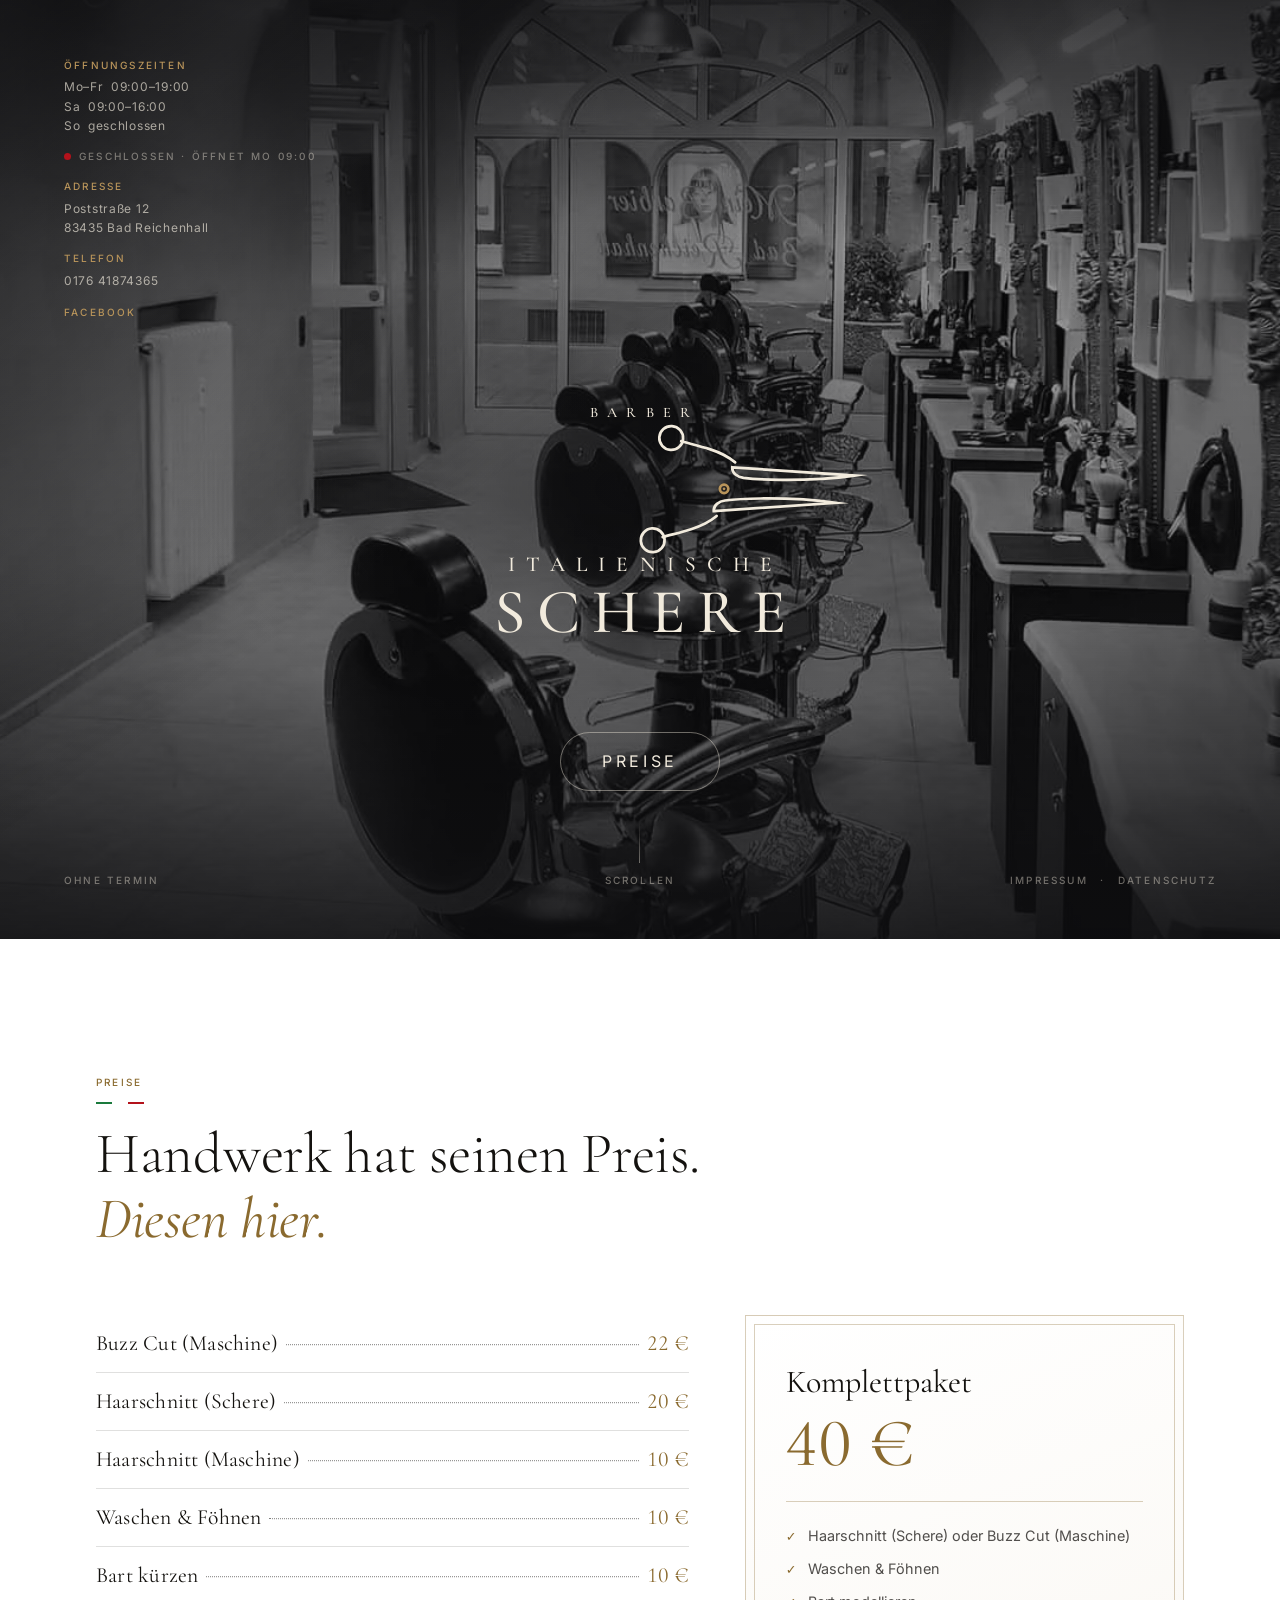
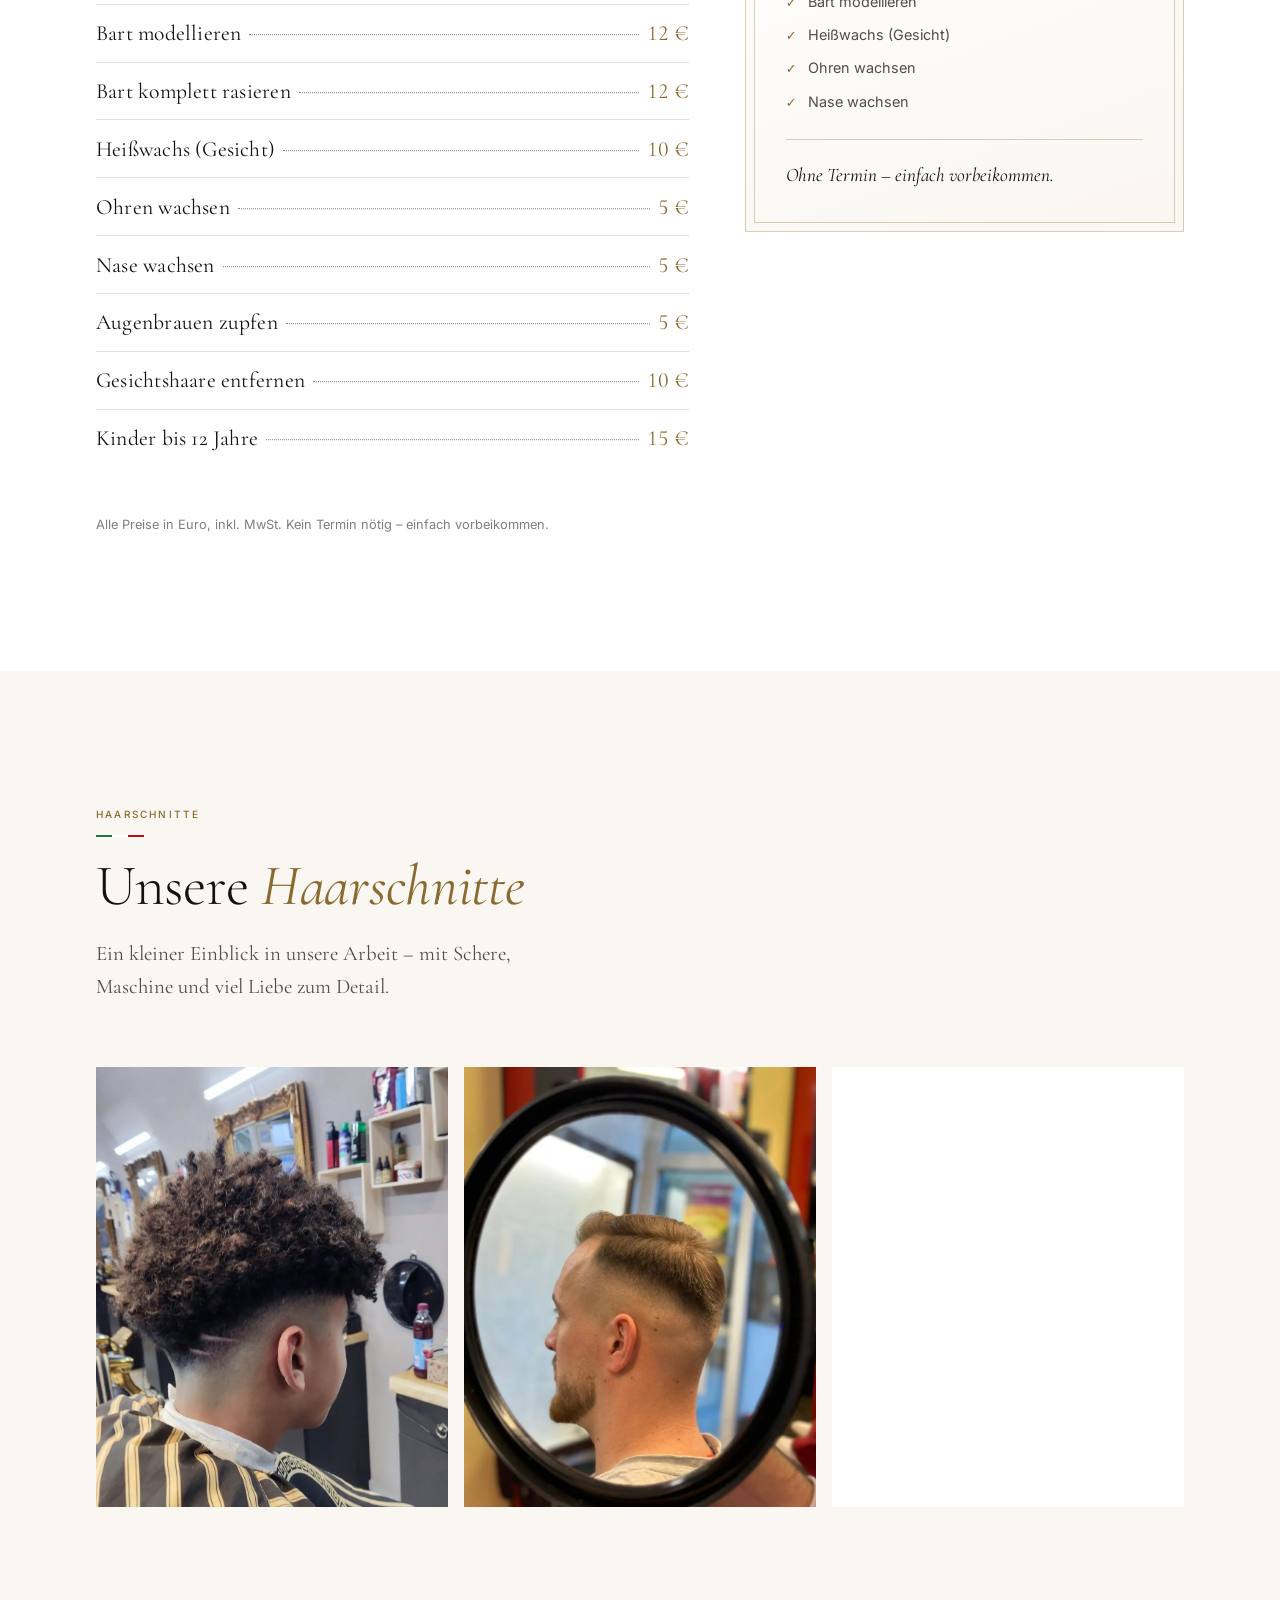
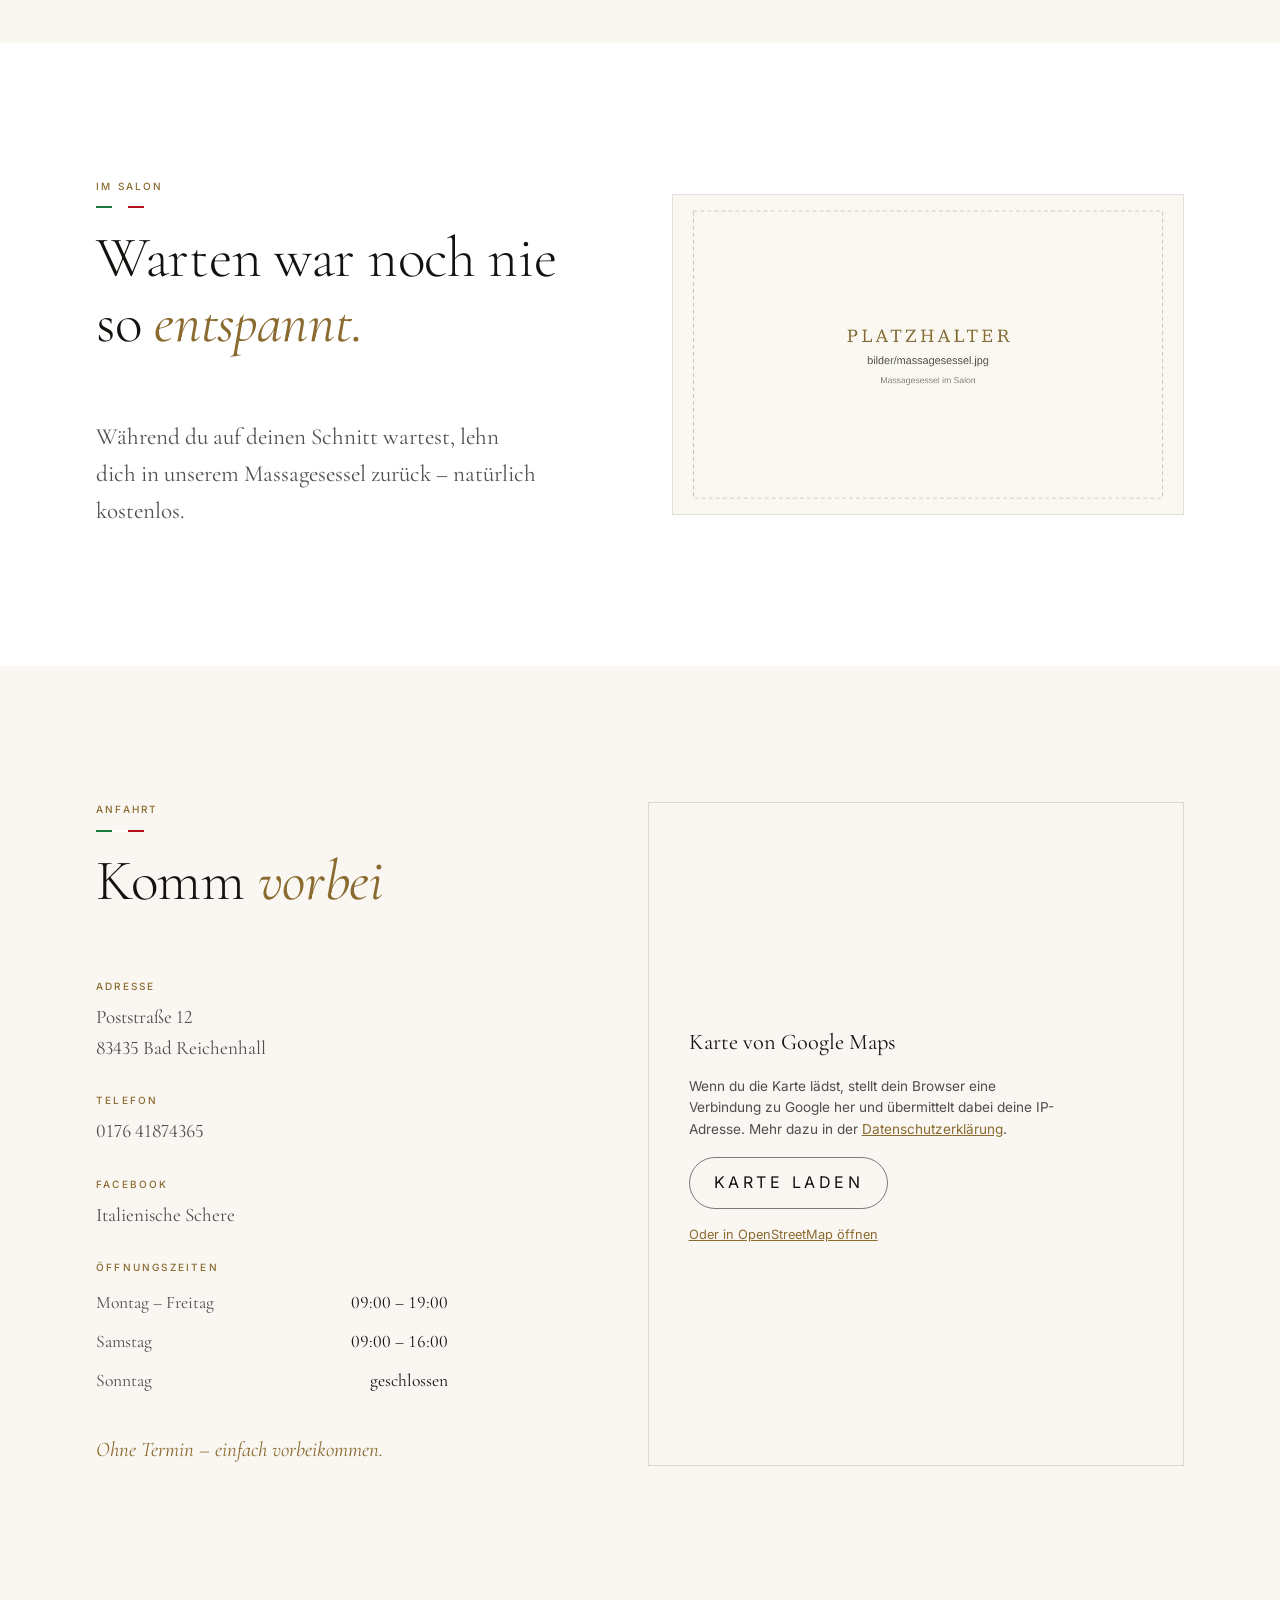
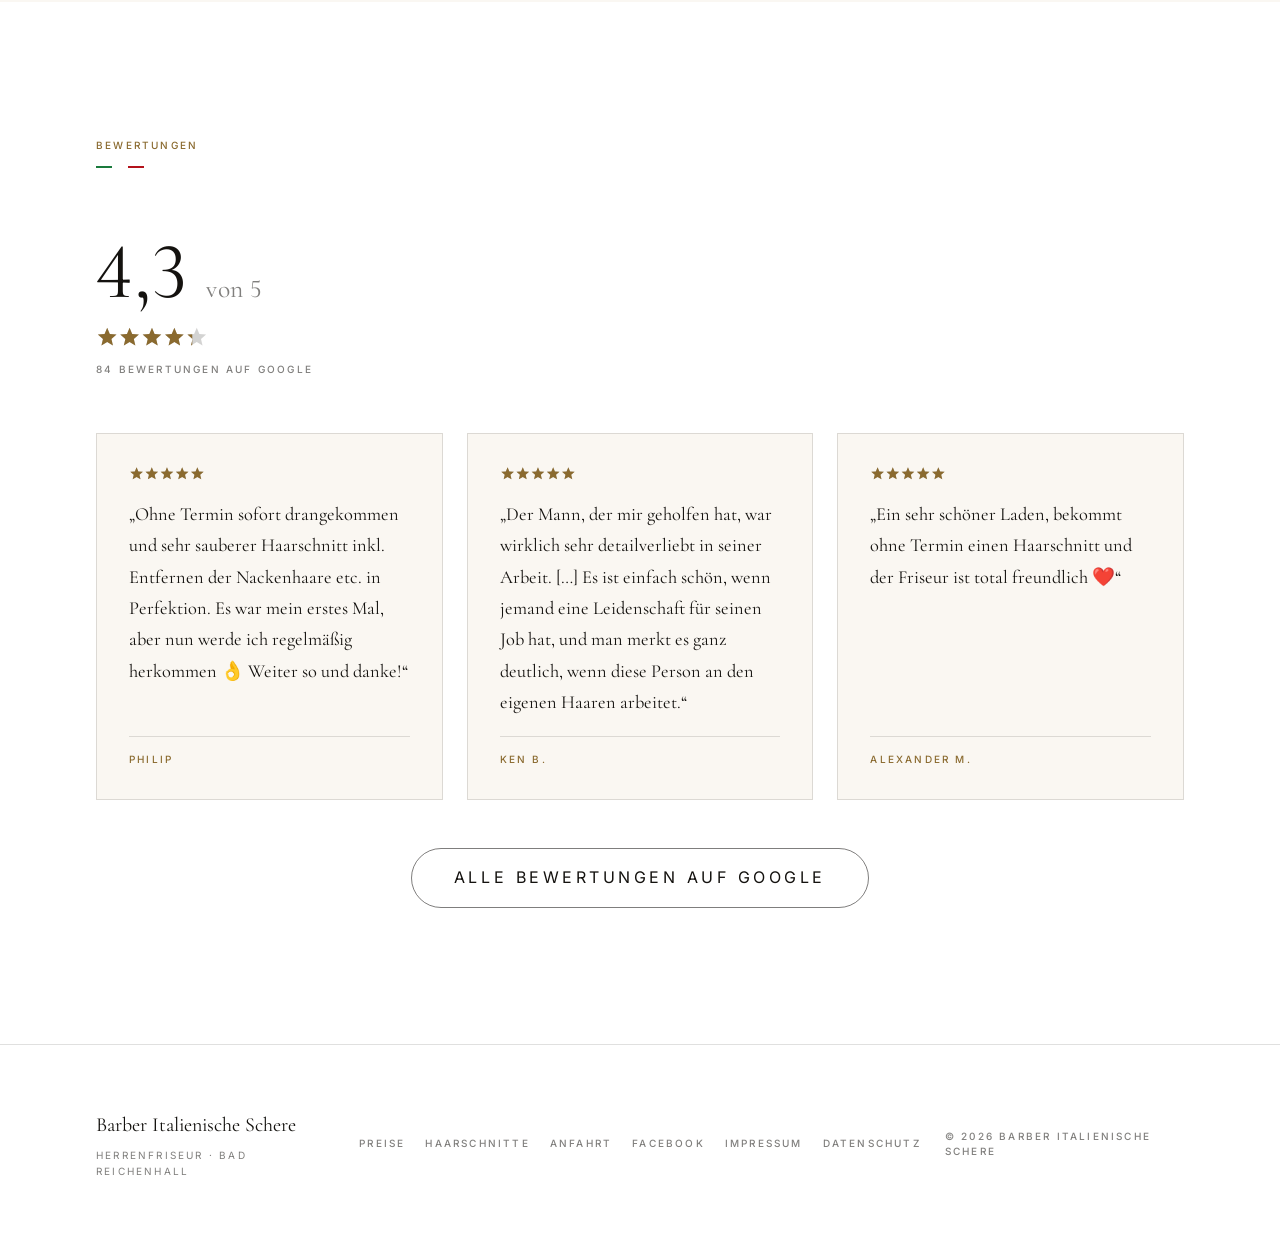
==== commit 48ed5768: "Galerie-Ueberschrift und neuer Abschnitt mit Google-Bewertungen 1. Die Galerie heisst jetzt "Unsere " ====
--- a/index.html
+++ b/index.html
@@ -371,7 +371,7 @@
   <div class="wrap">
     <header class="section-head reveal">
       <p class="eyebrow">Haarschnitte</p>
-      <h2>Echte Schnitte. <em>Echte Kunden.</em></h2>
+      <h2>Unsere <em>Haarschnitte</em></h2>
       <p class="section-sub">
         Ein kleiner Einblick in unsere Arbeit &ndash; mit Schere, Maschine und
         viel Liebe zum Detail.
@@ -490,6 +490,118 @@
   </div>
 </section>
 
+<!-- ===================================================================
+     BEWERTUNGEN
+     Zahlen und Texte stehen in daten/bewertungen.json; die Fassung hier ist
+     der Stand für Suchmaschinen und Besucher ohne JavaScript. Bewusst ohne
+     Datumsangaben und ohne AggregateRating im Schema — fremde Bewertungen
+     dürfen laut Googles Richtlinien nicht als eigenes Markup ausgezeichnet
+     werden. Das Google-Logo wird nicht nachgebaut, die Quelle nur genannt.
+     =================================================================== -->
+<section class="reviews" id="bewertungen">
+  <div class="wrap">
+    <header class="section-head reveal">
+      <p class="eyebrow">Bewertungen</p>
+      <h2 class="nur-vorlesen">Was unsere Kunden sagen</h2>
+    </header>
+
+    <div class="rating reveal" id="bewertung-kopf">
+      <p class="rating-wert">4,3 <span class="rating-max">von 5</span></p>
+      <svg class="sterne" viewBox="0 0 120 24" role="img" aria-label="4,3 von 5 Sternen">
+        <defs><clipPath id="sterne-gesamt"><rect x="0" y="0" width="103.2" height="24"/></clipPath></defs>
+        <g class="sterne-leer">
+          <path transform="translate(0,0)" d="M12 17.27L18.18 21l-1.64-7.03L22 9.24l-7.19-.61L12 2 9.19 8.63 2 9.24l5.46 4.73L5.82 21z"/>
+          <path transform="translate(24,0)" d="M12 17.27L18.18 21l-1.64-7.03L22 9.24l-7.19-.61L12 2 9.19 8.63 2 9.24l5.46 4.73L5.82 21z"/>
+          <path transform="translate(48,0)" d="M12 17.27L18.18 21l-1.64-7.03L22 9.24l-7.19-.61L12 2 9.19 8.63 2 9.24l5.46 4.73L5.82 21z"/>
+          <path transform="translate(72,0)" d="M12 17.27L18.18 21l-1.64-7.03L22 9.24l-7.19-.61L12 2 9.19 8.63 2 9.24l5.46 4.73L5.82 21z"/>
+          <path transform="translate(96,0)" d="M12 17.27L18.18 21l-1.64-7.03L22 9.24l-7.19-.61L12 2 9.19 8.63 2 9.24l5.46 4.73L5.82 21z"/>
+        </g>
+        <g class="sterne-voll" clip-path="url(#sterne-gesamt)">
+          <path transform="translate(0,0)" d="M12 17.27L18.18 21l-1.64-7.03L22 9.24l-7.19-.61L12 2 9.19 8.63 2 9.24l5.46 4.73L5.82 21z"/>
+          <path transform="translate(24,0)" d="M12 17.27L18.18 21l-1.64-7.03L22 9.24l-7.19-.61L12 2 9.19 8.63 2 9.24l5.46 4.73L5.82 21z"/>
+          <path transform="translate(48,0)" d="M12 17.27L18.18 21l-1.64-7.03L22 9.24l-7.19-.61L12 2 9.19 8.63 2 9.24l5.46 4.73L5.82 21z"/>
+          <path transform="translate(72,0)" d="M12 17.27L18.18 21l-1.64-7.03L22 9.24l-7.19-.61L12 2 9.19 8.63 2 9.24l5.46 4.73L5.82 21z"/>
+          <path transform="translate(96,0)" d="M12 17.27L18.18 21l-1.64-7.03L22 9.24l-7.19-.61L12 2 9.19 8.63 2 9.24l5.46 4.73L5.82 21z"/>
+        </g>
+      </svg>
+      <p class="rating-quelle">84 Bewertungen auf Google</p>
+    </div>
+
+    <ul class="reviews-grid reveal" id="bewertungen-liste">
+      <li class="review">
+        <svg class="review-sterne" viewBox="0 0 120 24" role="img" aria-label="5 von 5 Sternen">
+        <defs><clipPath id="sterne-0"><rect x="0" y="0" width="120.0" height="24"/></clipPath></defs>
+        <g class="sterne-leer">
+          <path transform="translate(0,0)" d="M12 17.27L18.18 21l-1.64-7.03L22 9.24l-7.19-.61L12 2 9.19 8.63 2 9.24l5.46 4.73L5.82 21z"/>
+          <path transform="translate(24,0)" d="M12 17.27L18.18 21l-1.64-7.03L22 9.24l-7.19-.61L12 2 9.19 8.63 2 9.24l5.46 4.73L5.82 21z"/>
+          <path transform="translate(48,0)" d="M12 17.27L18.18 21l-1.64-7.03L22 9.24l-7.19-.61L12 2 9.19 8.63 2 9.24l5.46 4.73L5.82 21z"/>
+          <path transform="translate(72,0)" d="M12 17.27L18.18 21l-1.64-7.03L22 9.24l-7.19-.61L12 2 9.19 8.63 2 9.24l5.46 4.73L5.82 21z"/>
+          <path transform="translate(96,0)" d="M12 17.27L18.18 21l-1.64-7.03L22 9.24l-7.19-.61L12 2 9.19 8.63 2 9.24l5.46 4.73L5.82 21z"/>
+        </g>
+        <g class="sterne-voll" clip-path="url(#sterne-0)">
+          <path transform="translate(0,0)" d="M12 17.27L18.18 21l-1.64-7.03L22 9.24l-7.19-.61L12 2 9.19 8.63 2 9.24l5.46 4.73L5.82 21z"/>
+          <path transform="translate(24,0)" d="M12 17.27L18.18 21l-1.64-7.03L22 9.24l-7.19-.61L12 2 9.19 8.63 2 9.24l5.46 4.73L5.82 21z"/>
+          <path transform="translate(48,0)" d="M12 17.27L18.18 21l-1.64-7.03L22 9.24l-7.19-.61L12 2 9.19 8.63 2 9.24l5.46 4.73L5.82 21z"/>
+          <path transform="translate(72,0)" d="M12 17.27L18.18 21l-1.64-7.03L22 9.24l-7.19-.61L12 2 9.19 8.63 2 9.24l5.46 4.73L5.82 21z"/>
+          <path transform="translate(96,0)" d="M12 17.27L18.18 21l-1.64-7.03L22 9.24l-7.19-.61L12 2 9.19 8.63 2 9.24l5.46 4.73L5.82 21z"/>
+        </g>
+      </svg>
+        <blockquote class="review-text">&bdquo;Ohne Termin sofort drangekommen und sehr sauberer Haarschnitt inkl. Entfernen der Nackenhaare etc. in Perfektion. Es war mein erstes Mal, aber nun werde ich regelmäßig herkommen 👌 Weiter so und danke!&ldquo;</blockquote>
+        <p class="review-name">Philip</p>
+      </li>
+      <li class="review">
+        <svg class="review-sterne" viewBox="0 0 120 24" role="img" aria-label="5 von 5 Sternen">
+        <defs><clipPath id="sterne-1"><rect x="0" y="0" width="120.0" height="24"/></clipPath></defs>
+        <g class="sterne-leer">
+          <path transform="translate(0,0)" d="M12 17.27L18.18 21l-1.64-7.03L22 9.24l-7.19-.61L12 2 9.19 8.63 2 9.24l5.46 4.73L5.82 21z"/>
+          <path transform="translate(24,0)" d="M12 17.27L18.18 21l-1.64-7.03L22 9.24l-7.19-.61L12 2 9.19 8.63 2 9.24l5.46 4.73L5.82 21z"/>
+          <path transform="translate(48,0)" d="M12 17.27L18.18 21l-1.64-7.03L22 9.24l-7.19-.61L12 2 9.19 8.63 2 9.24l5.46 4.73L5.82 21z"/>
+          <path transform="translate(72,0)" d="M12 17.27L18.18 21l-1.64-7.03L22 9.24l-7.19-.61L12 2 9.19 8.63 2 9.24l5.46 4.73L5.82 21z"/>
+          <path transform="translate(96,0)" d="M12 17.27L18.18 21l-1.64-7.03L22 9.24l-7.19-.61L12 2 9.19 8.63 2 9.24l5.46 4.73L5.82 21z"/>
+        </g>
+        <g class="sterne-voll" clip-path="url(#sterne-1)">
+          <path transform="translate(0,0)" d="M12 17.27L18.18 21l-1.64-7.03L22 9.24l-7.19-.61L12 2 9.19 8.63 2 9.24l5.46 4.73L5.82 21z"/>
+          <path transform="translate(24,0)" d="M12 17.27L18.18 21l-1.64-7.03L22 9.24l-7.19-.61L12 2 9.19 8.63 2 9.24l5.46 4.73L5.82 21z"/>
+          <path transform="translate(48,0)" d="M12 17.27L18.18 21l-1.64-7.03L22 9.24l-7.19-.61L12 2 9.19 8.63 2 9.24l5.46 4.73L5.82 21z"/>
+          <path transform="translate(72,0)" d="M12 17.27L18.18 21l-1.64-7.03L22 9.24l-7.19-.61L12 2 9.19 8.63 2 9.24l5.46 4.73L5.82 21z"/>
+          <path transform="translate(96,0)" d="M12 17.27L18.18 21l-1.64-7.03L22 9.24l-7.19-.61L12 2 9.19 8.63 2 9.24l5.46 4.73L5.82 21z"/>
+        </g>
+      </svg>
+        <blockquote class="review-text">&bdquo;Der Mann, der mir geholfen hat, war wirklich sehr detailverliebt in seiner Arbeit. […] Es ist einfach schön, wenn jemand eine Leidenschaft für seinen Job hat, und man merkt es ganz deutlich, wenn diese Person an den eigenen Haaren arbeitet.&ldquo;</blockquote>
+        <p class="review-name">Ken B.</p>
+      </li>
+      <li class="review">
+        <svg class="review-sterne" viewBox="0 0 120 24" role="img" aria-label="5 von 5 Sternen">
+        <defs><clipPath id="sterne-2"><rect x="0" y="0" width="120.0" height="24"/></clipPath></defs>
+        <g class="sterne-leer">
+          <path transform="translate(0,0)" d="M12 17.27L18.18 21l-1.64-7.03L22 9.24l-7.19-.61L12 2 9.19 8.63 2 9.24l5.46 4.73L5.82 21z"/>
+          <path transform="translate(24,0)" d="M12 17.27L18.18 21l-1.64-7.03L22 9.24l-7.19-.61L12 2 9.19 8.63 2 9.24l5.46 4.73L5.82 21z"/>
+          <path transform="translate(48,0)" d="M12 17.27L18.18 21l-1.64-7.03L22 9.24l-7.19-.61L12 2 9.19 8.63 2 9.24l5.46 4.73L5.82 21z"/>
+          <path transform="translate(72,0)" d="M12 17.27L18.18 21l-1.64-7.03L22 9.24l-7.19-.61L12 2 9.19 8.63 2 9.24l5.46 4.73L5.82 21z"/>
+          <path transform="translate(96,0)" d="M12 17.27L18.18 21l-1.64-7.03L22 9.24l-7.19-.61L12 2 9.19 8.63 2 9.24l5.46 4.73L5.82 21z"/>
+        </g>
+        <g class="sterne-voll" clip-path="url(#sterne-2)">
+          <path transform="translate(0,0)" d="M12 17.27L18.18 21l-1.64-7.03L22 9.24l-7.19-.61L12 2 9.19 8.63 2 9.24l5.46 4.73L5.82 21z"/>
+          <path transform="translate(24,0)" d="M12 17.27L18.18 21l-1.64-7.03L22 9.24l-7.19-.61L12 2 9.19 8.63 2 9.24l5.46 4.73L5.82 21z"/>
+          <path transform="translate(48,0)" d="M12 17.27L18.18 21l-1.64-7.03L22 9.24l-7.19-.61L12 2 9.19 8.63 2 9.24l5.46 4.73L5.82 21z"/>
+          <path transform="translate(72,0)" d="M12 17.27L18.18 21l-1.64-7.03L22 9.24l-7.19-.61L12 2 9.19 8.63 2 9.24l5.46 4.73L5.82 21z"/>
+          <path transform="translate(96,0)" d="M12 17.27L18.18 21l-1.64-7.03L22 9.24l-7.19-.61L12 2 9.19 8.63 2 9.24l5.46 4.73L5.82 21z"/>
+        </g>
+      </svg>
+        <blockquote class="review-text">&bdquo;Ein sehr schöner Laden, bekommt ohne Termin einen Haarschnitt und der Friseur ist total freundlich ❤️&ldquo;</blockquote>
+        <p class="review-name">Alexander M.</p>
+      </li>
+    </ul>
+    <div class="reviews-punkte" id="bewertungen-punkte"></div>
+
+    <p class="reviews-cta reveal">
+      <a class="btn-outline"
+         href="https://www.google.com/maps/search/?api=1&amp;query=Barber+Italienische+Schere+Bad+Reichenhall"
+         target="_blank" rel="noopener noreferrer">Alle Bewertungen auf Google</a>
+    </p>
+  </div>
+</section>
+
 </main>
 
 <!-- ===================================================================
--- a/assets/css/style.css
+++ b/assets/css/style.css
@@ -104,6 +104,19 @@
   line-height: 1.5;
 }
 
+/* Steht im Vorlesefluss, ist aber nicht zu sehen. */
+.nur-vorlesen {
+  position: absolute;
+  width: 1px;
+  height: 1px;
+  margin: -1px;
+  padding: 0;
+  overflow: hidden;
+  clip-path: inset(50%);
+  white-space: nowrap;
+  border: 0;
+}
+
 /* Platzhalter, die noch gefüllt werden müssen. */
 .todo {
   border-bottom: 1px dashed var(--gold-leise);
@@ -118,6 +131,7 @@
 .prices,
 .gallery,
 .extra,
+.reviews,
 .visit,
 .site-footer,
 .legal-page,
@@ -711,6 +725,139 @@
 .extra-bild img { width: 100%; height: auto; display: block; }
 
 /* ===========================================================================
+   BEWERTUNGEN
+   =========================================================================== */
+.reviews { background: var(--schwarz); }
+
+.rating { margin-bottom: clamp(2.5rem, 6vw, 3.5rem); }
+
+.rating-wert {
+  margin: 0;
+  font-family: var(--serif);
+  font-size: clamp(3.25rem, 11vw, 5rem);
+  line-height: 1;
+  font-variant-numeric: lining-nums;
+  font-feature-settings: "lnum" 1;
+}
+.rating-max {
+  font-size: 0.32em;
+  letter-spacing: 0.02em;
+  color: var(--creme-still);
+}
+
+/* Sternenband: fünf Sterne à 24 Einheiten. Der gefüllte Satz liegt über dem
+   leeren und wird anteilig geklippt — so lässt sich jede Note darstellen. */
+.sterne {
+  display: block;
+  width: auto;
+  height: clamp(1.15rem, 4vw, 1.4rem);
+  margin: 0.9rem 0 0.8rem;
+}
+.sterne-leer { fill: var(--creme); opacity: 0.18; }
+.sterne-voll { fill: var(--gold); }
+
+.rating-quelle {
+  margin: 0;
+  font-family: var(--grotesk);
+  text-transform: uppercase;
+  letter-spacing: 0.22em;
+  font-size: 0.625rem;
+  font-weight: 500;
+  color: var(--creme-still);
+}
+
+.reviews-grid {
+  margin: 0;
+  padding: 0;
+  list-style: none;
+  display: grid;
+  gap: clamp(1rem, 2.5vw, 1.5rem);
+}
+@media (min-width: 768px) {
+  .reviews-grid { grid-template-columns: repeat(3, 1fr); }
+}
+
+.review {
+  display: flex;
+  flex-direction: column;
+  gap: 1.1rem;
+  padding: clamp(1.5rem, 3.5vw, 2rem);
+  border: 1px solid var(--linie);
+  background: var(--anthrazit);
+}
+.review-sterne {
+  display: block;
+  width: auto;
+  height: 0.95rem;
+  flex: none;
+  align-self: flex-start;   /* bündig mit dem Zitat darunter */
+}
+.review-text {
+  margin: 0;
+  font-family: var(--serif);
+  font-size: clamp(1.05rem, 2.4vw, 1.15rem);
+  line-height: 1.7;
+  color: var(--creme);
+  flex: 1 1 auto;
+}
+.review-name {
+  margin: 0;
+  padding-top: 0.9rem;
+  border-top: 1px solid var(--linie);
+  font-family: var(--grotesk);
+  text-transform: uppercase;
+  letter-spacing: 0.22em;
+  font-size: 0.625rem;
+  font-weight: 500;
+  color: var(--gold);
+}
+
+/* Telefon: wischbarer Streifen statt Raster, dazu Punkte zur Orientierung. */
+.reviews-punkte { display: none; }
+
+@media (max-width: 767px) {
+  .reviews-grid {
+    display: flex;
+    overflow-x: auto;
+    scroll-snap-type: x mandatory;
+    scrollbar-width: none;
+    /* bis an den Bildschirmrand scrollen, Inhalt bleibt im Satzspiegel */
+    margin-inline: calc(var(--rand) * -1);
+    padding-inline: var(--rand);
+    scroll-padding-inline: var(--rand);
+  }
+  .reviews-grid::-webkit-scrollbar { display: none; }
+  .review {
+    flex: 0 0 min(82%, 20rem);
+    scroll-snap-align: start;
+  }
+  .reviews-punkte {
+    display: flex;
+    gap: 0.55rem;
+    justify-content: center;
+    margin-top: 1.5rem;
+  }
+}
+
+.reviews-punkt {
+  width: 7px;
+  height: 7px;
+  padding: 0;
+  border: 0;
+  border-radius: 50%;
+  background: var(--creme);
+  opacity: 0.22;
+  cursor: pointer;
+  transition: opacity 0.3s ease, background-color 0.3s ease;
+}
+.reviews-punkt[aria-current="true"] { background: var(--gold); opacity: 1; }
+
+.reviews-cta {
+  margin: clamp(2.25rem, 5vw, 3rem) 0 0;
+  text-align: center;
+}
+
+/* ===========================================================================
    ANFAHRT
    =========================================================================== */
 .visit { background: var(--anthrazit); }
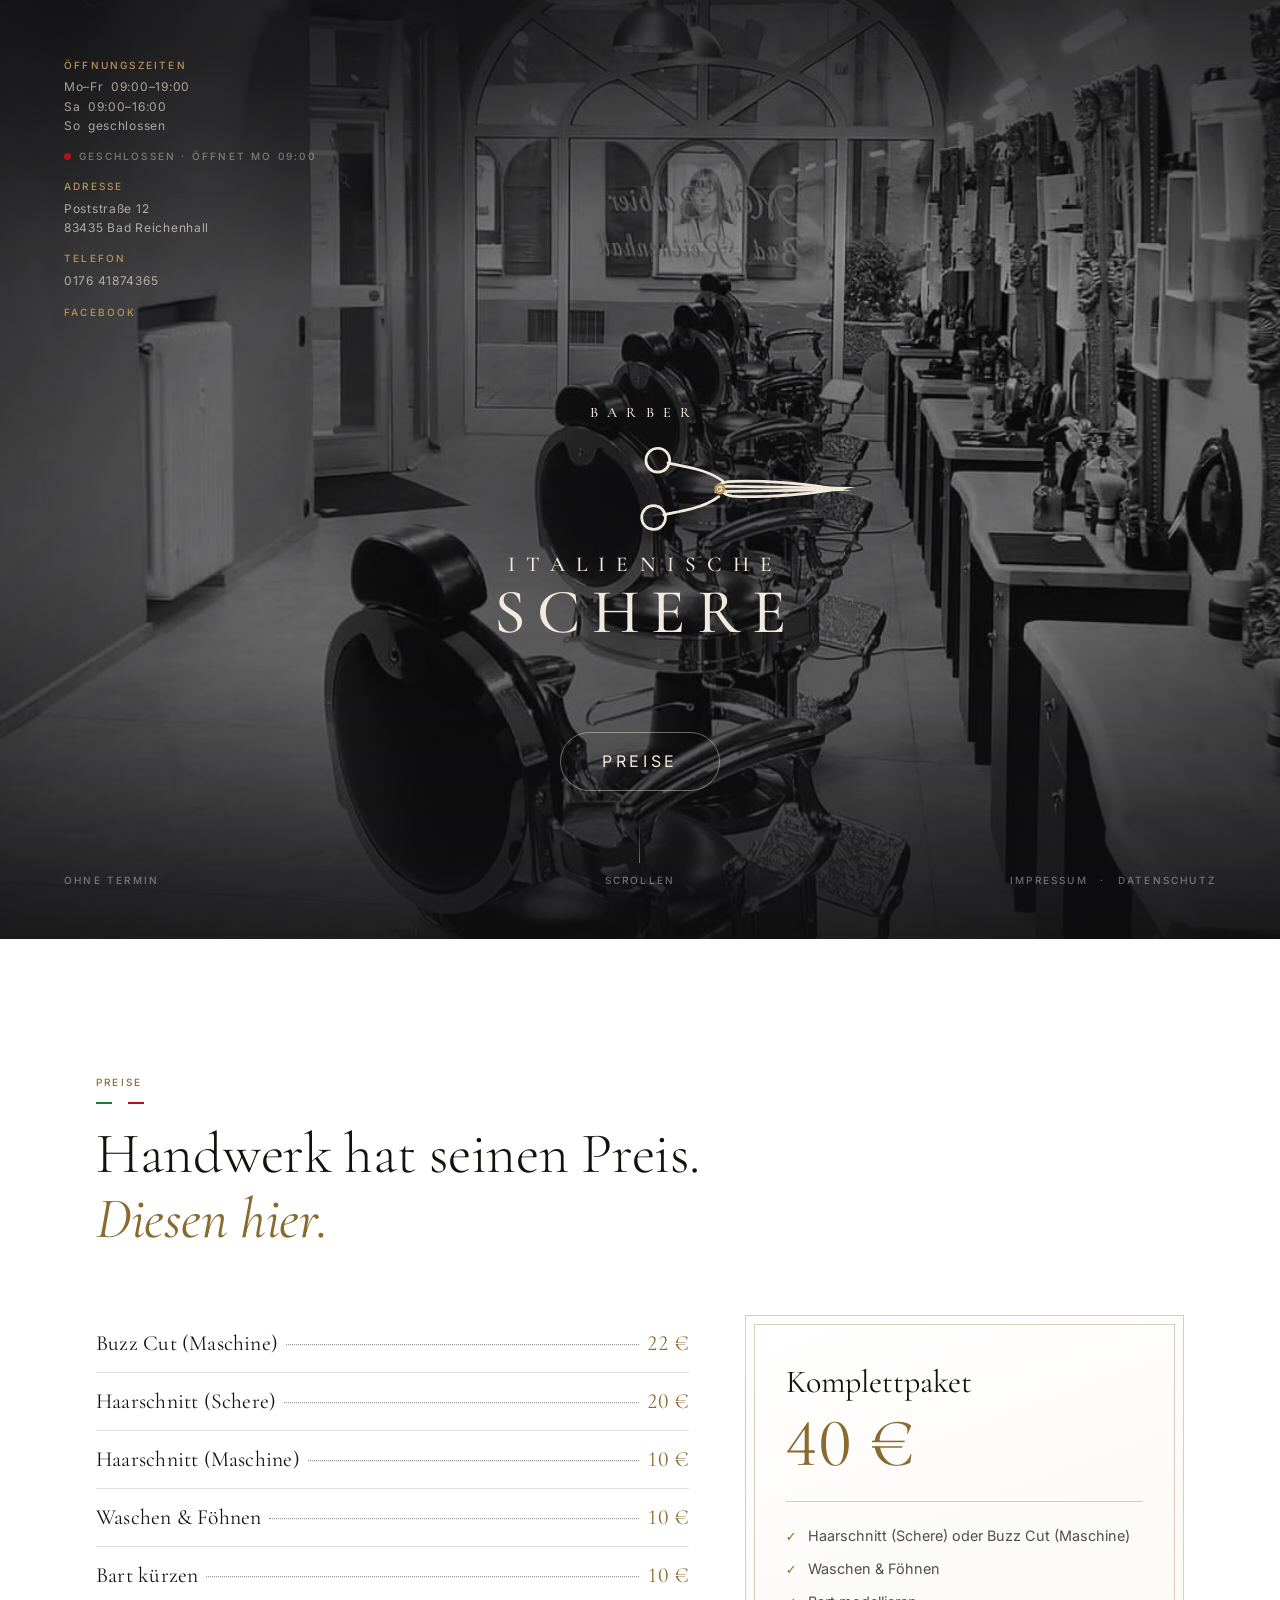
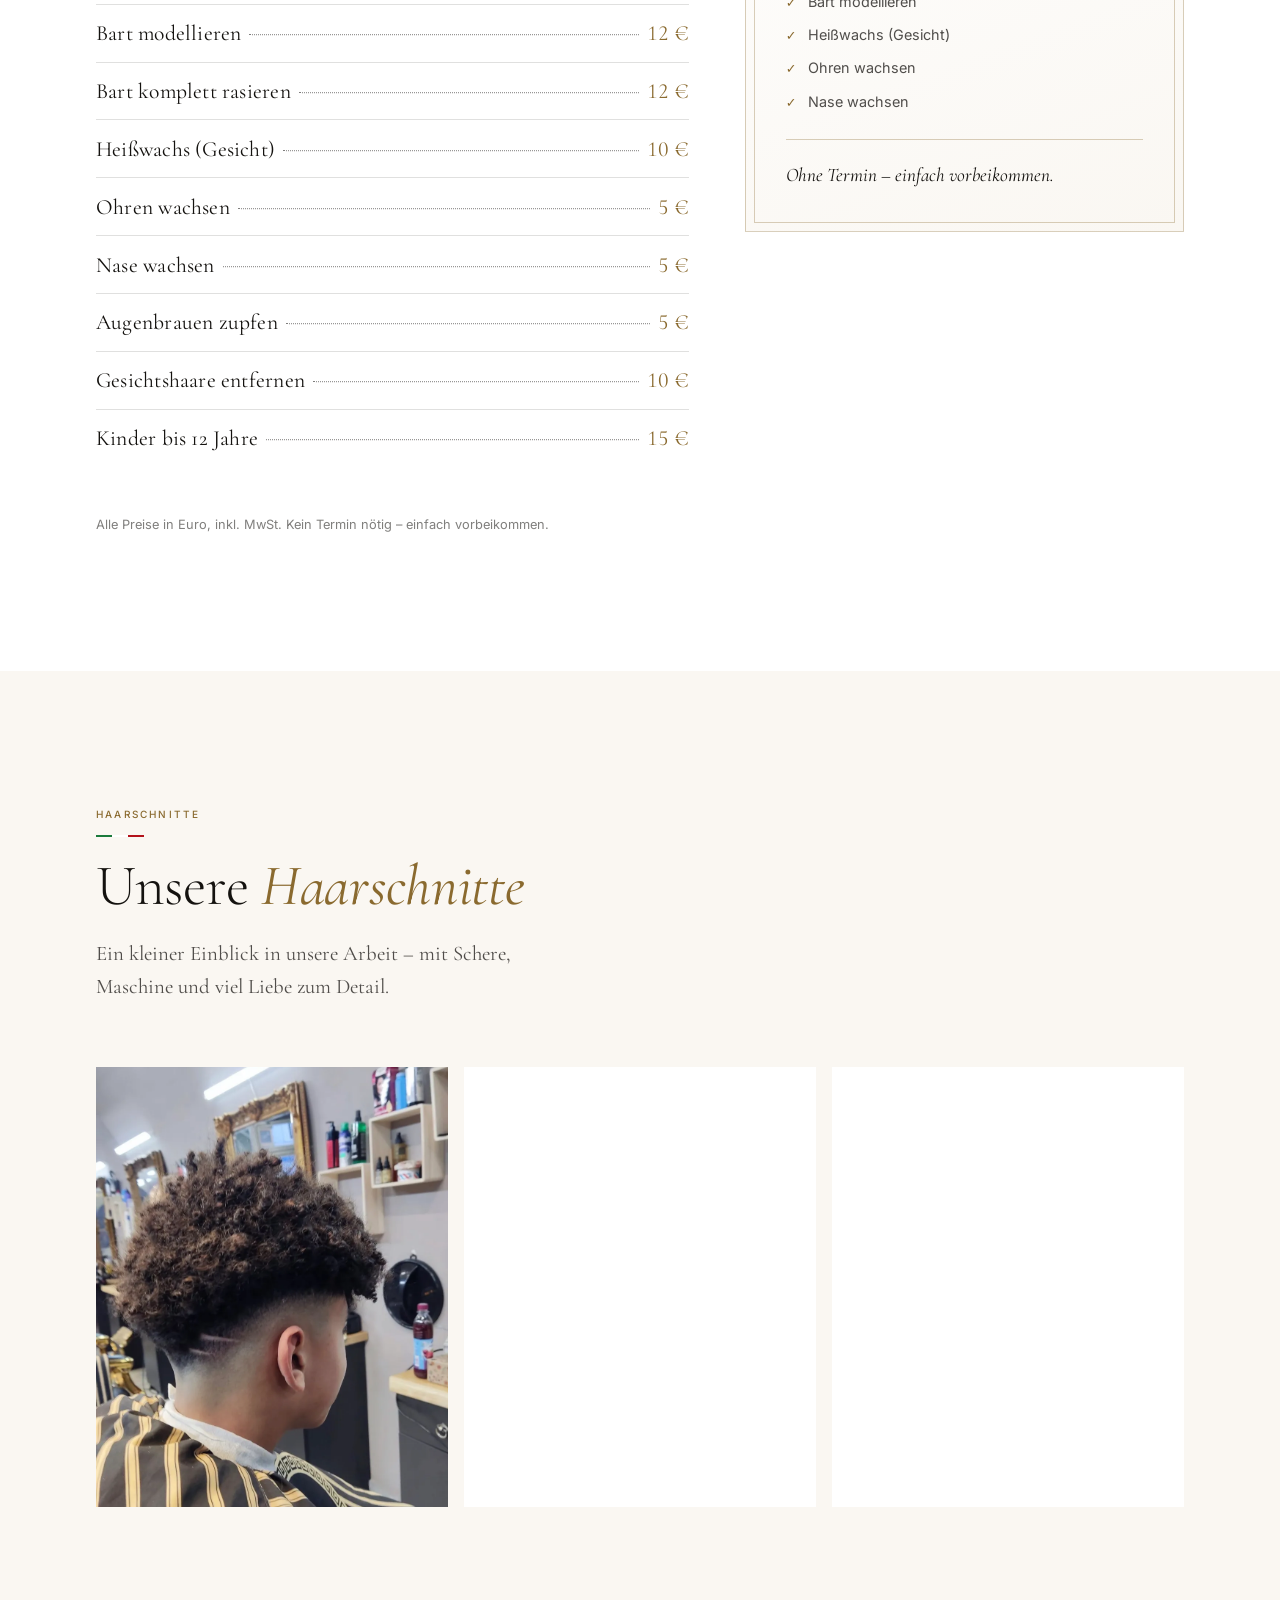
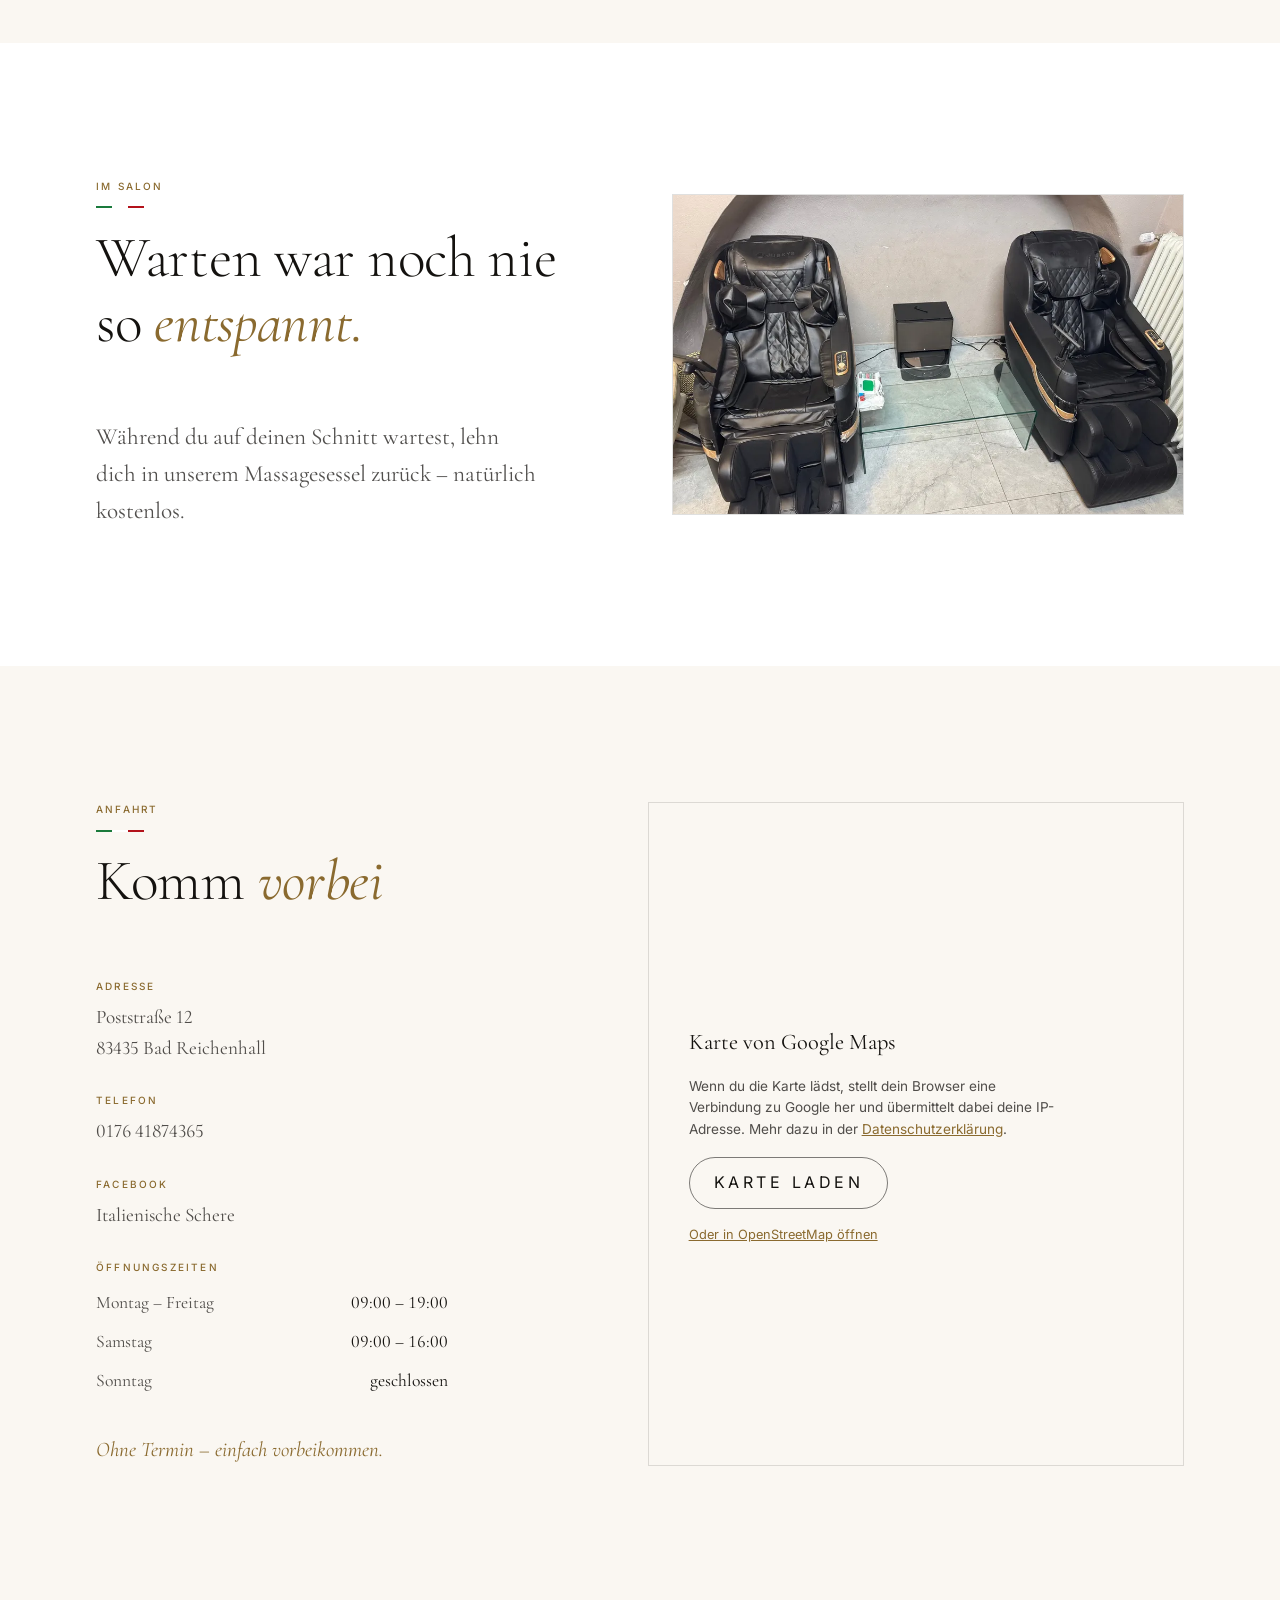
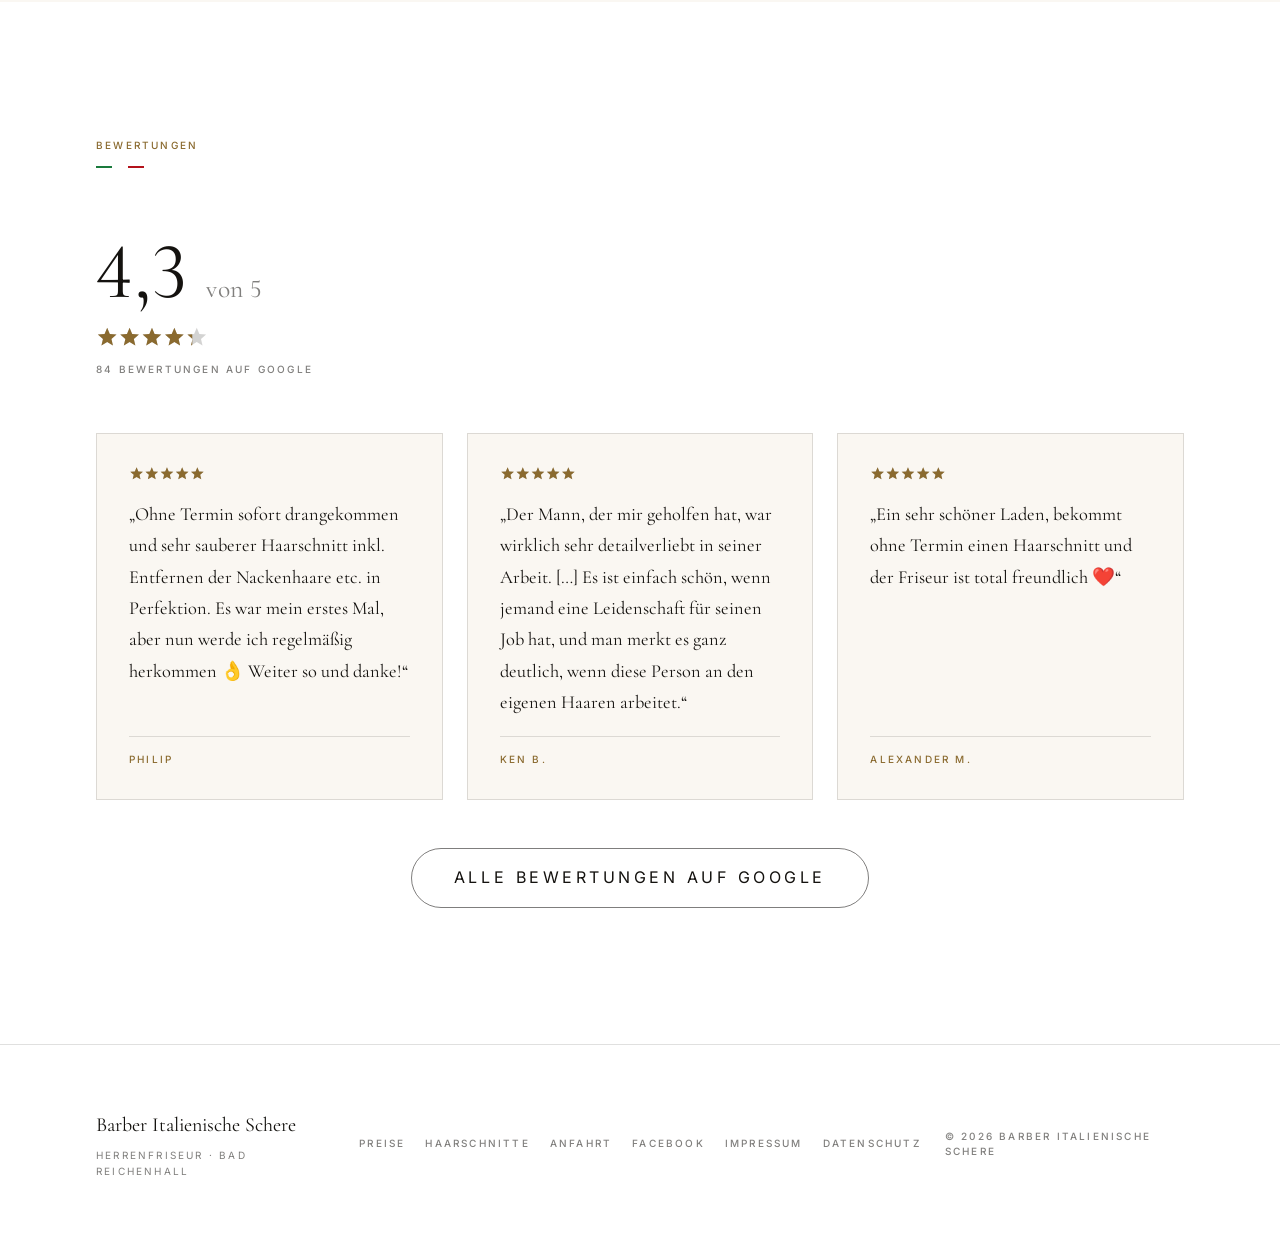
==== commit 06479674: "Foto der Massagesessel eingesetzt Ersetzt den letzten Platzhalter der Seite. Auf 16:10 beschnitten (" ====
--- a/index.html
+++ b/index.html
@@ -422,13 +422,12 @@
       </p>
     </div>
 
-    <!-- TODO: bilder/massagesessel.jpg ersetzen, dann die WebP-Fassungen
-         neu erzeugen (siehe README). -->
     <figure class="extra-bild reveal">
       <img src="bilder/massagesessel-960.webp"
            srcset="bilder/massagesessel-960.webp 960w, bilder/massagesessel-1600.webp 1600w"
            sizes="(max-width: 899px) 100vw, 50vw"
-           width="1600" height="1000" alt="Massagesessel im Salon"
+           width="1600" height="1000"
+           alt="Zwei schwarze Massagesessel mit goldenen Akzenten im Gewölbe des Salons"
            loading="lazy" decoding="async">
     </figure>
   </div>
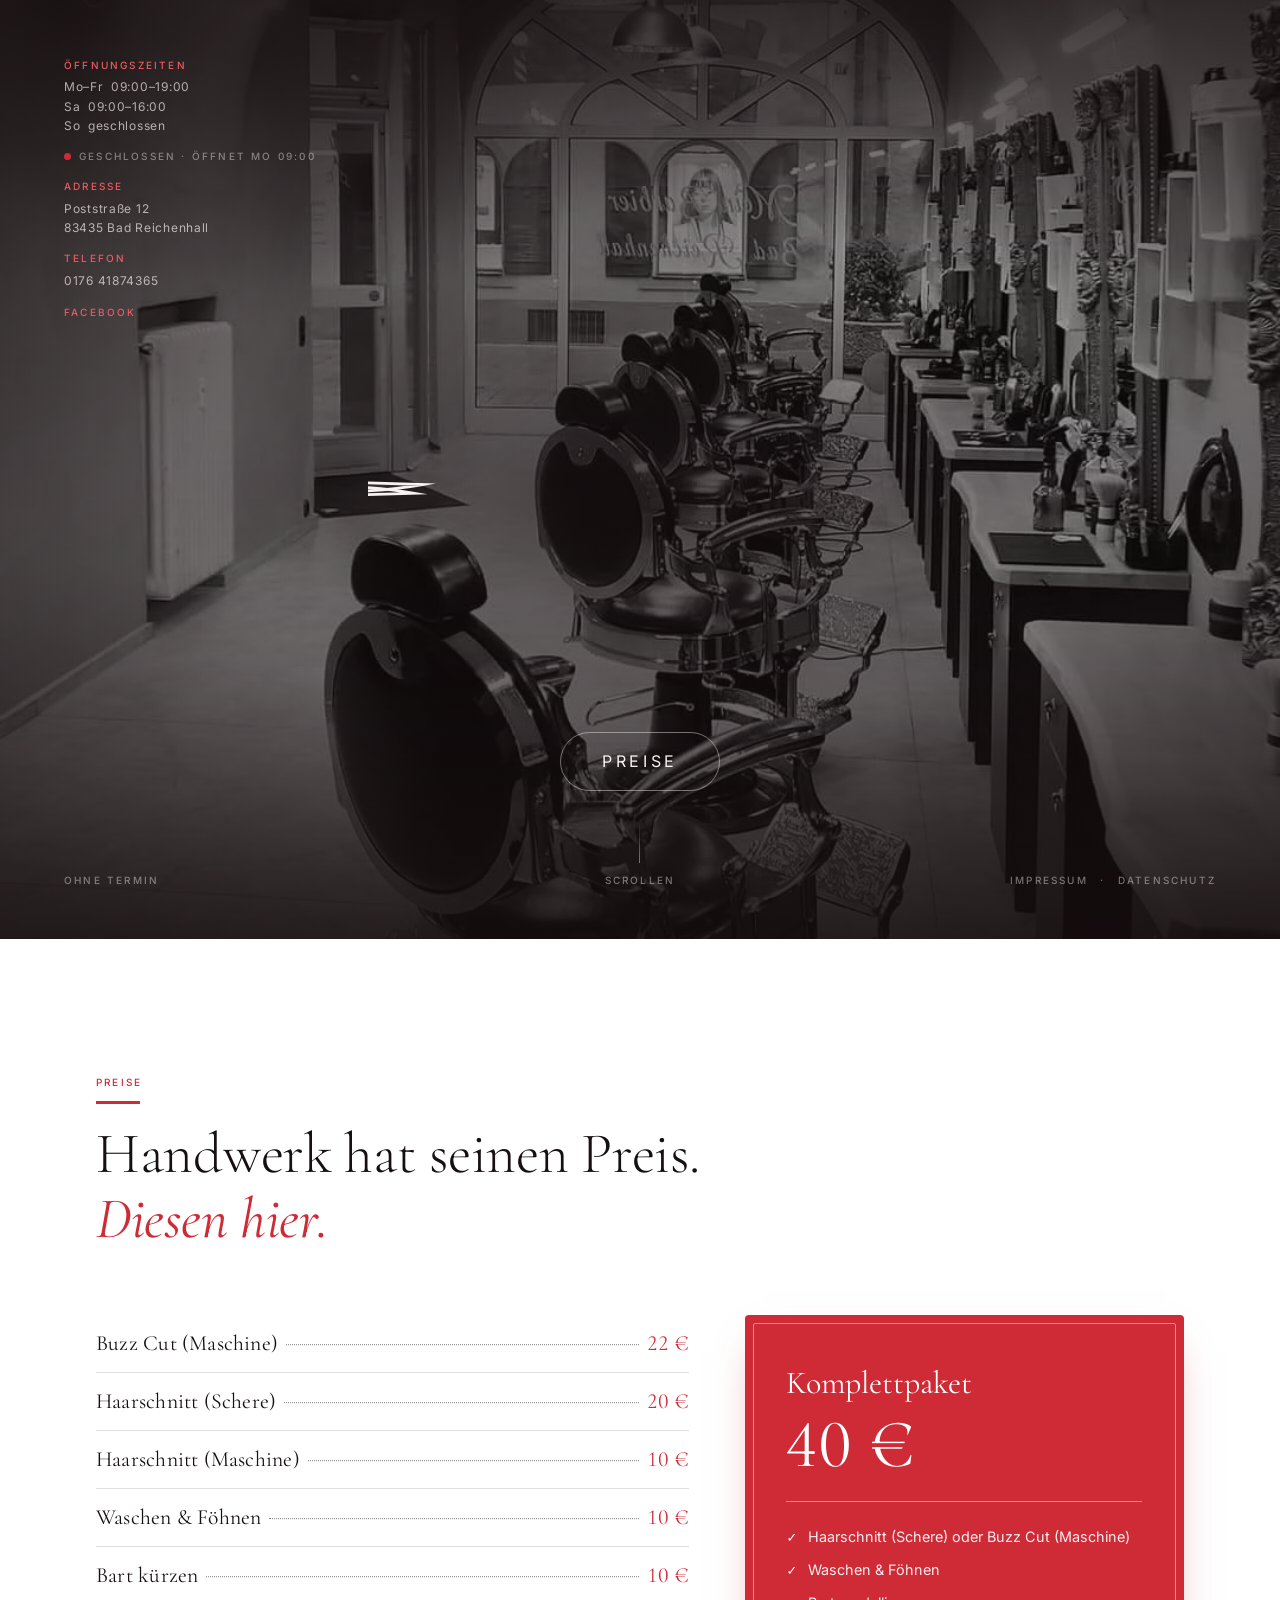
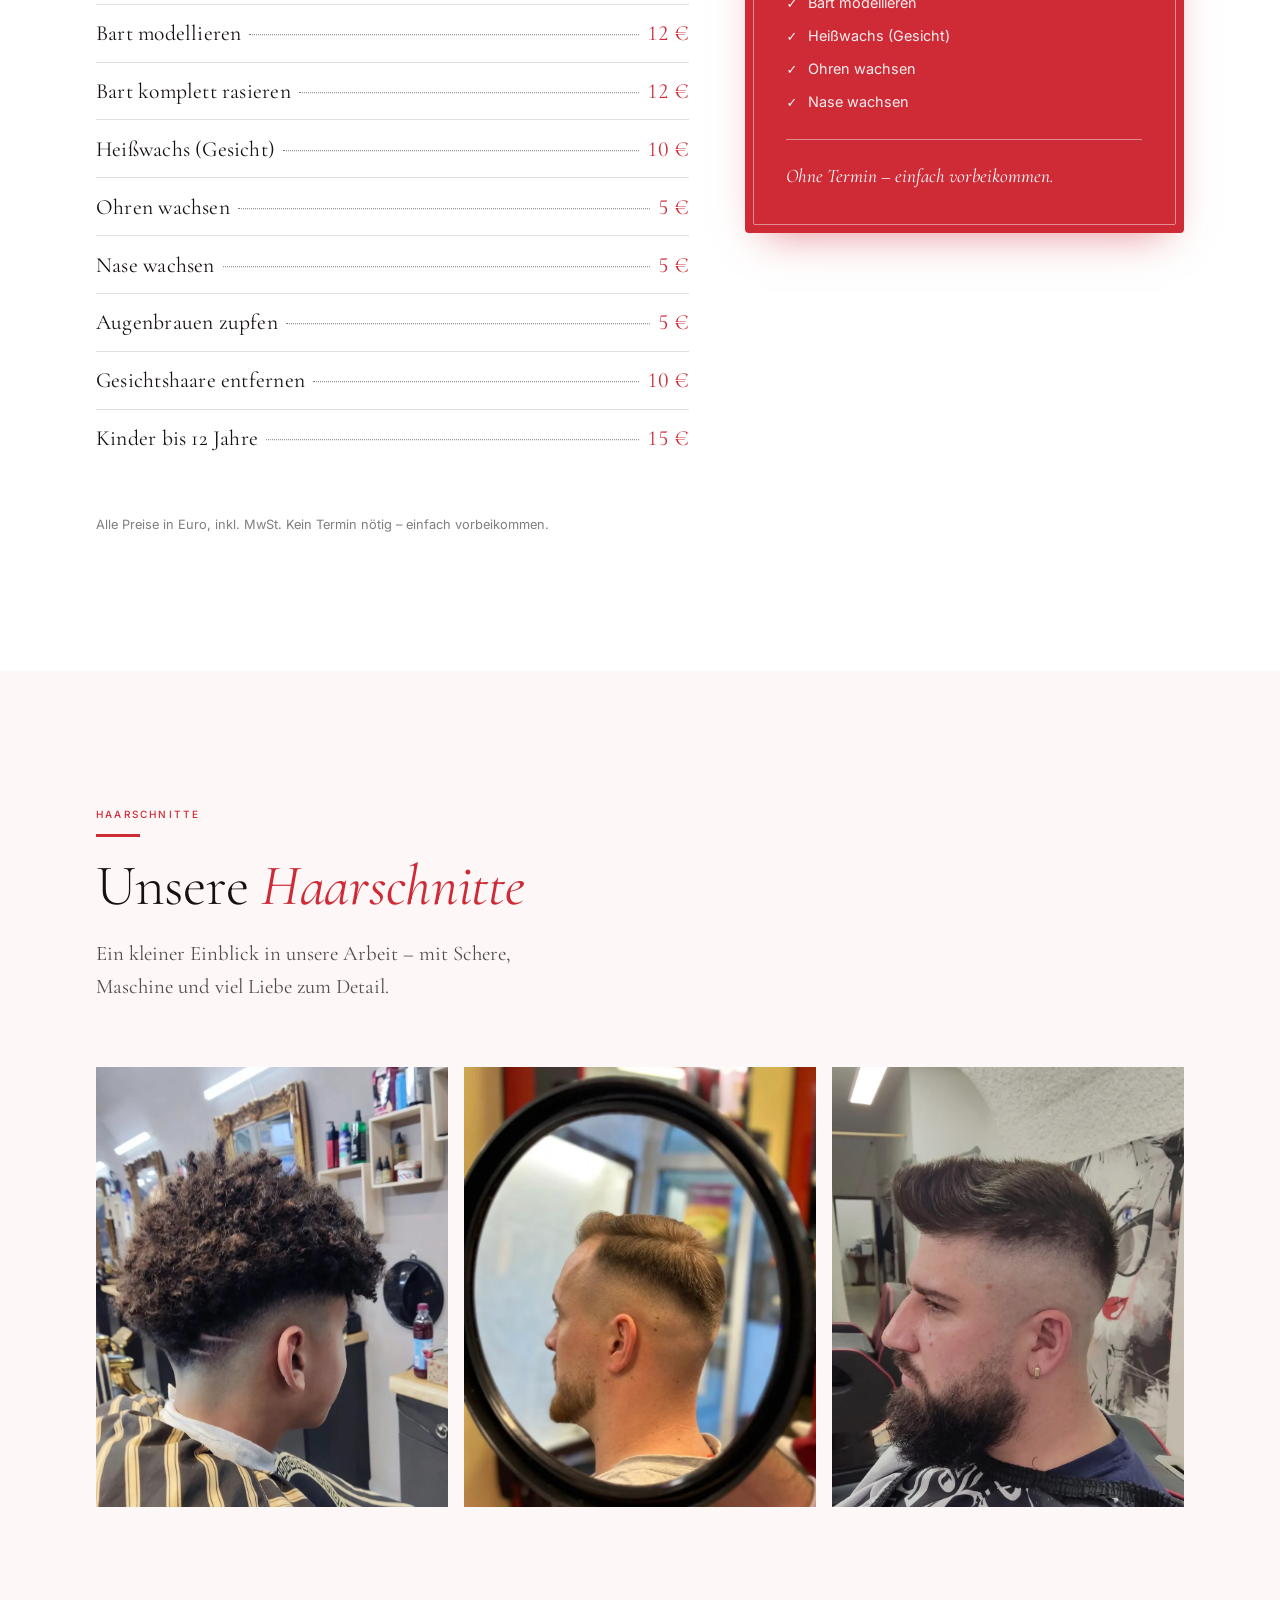
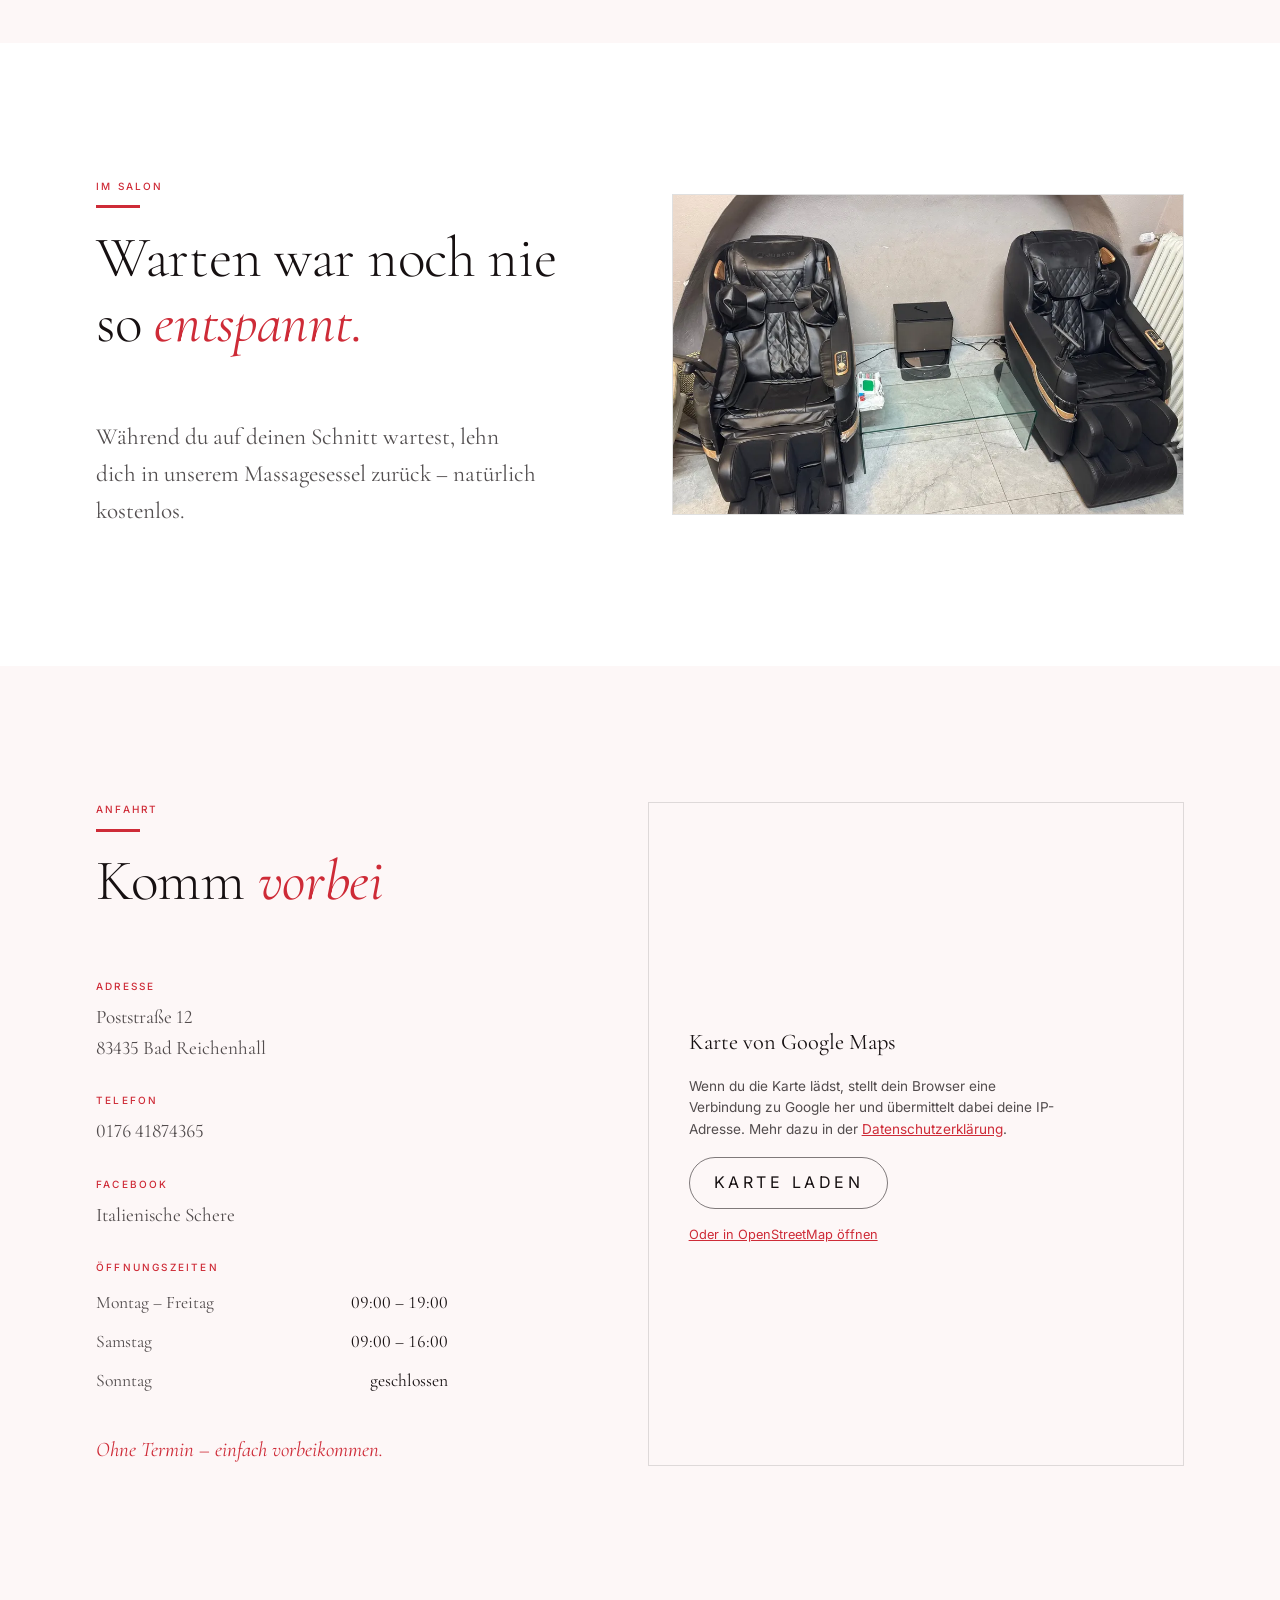
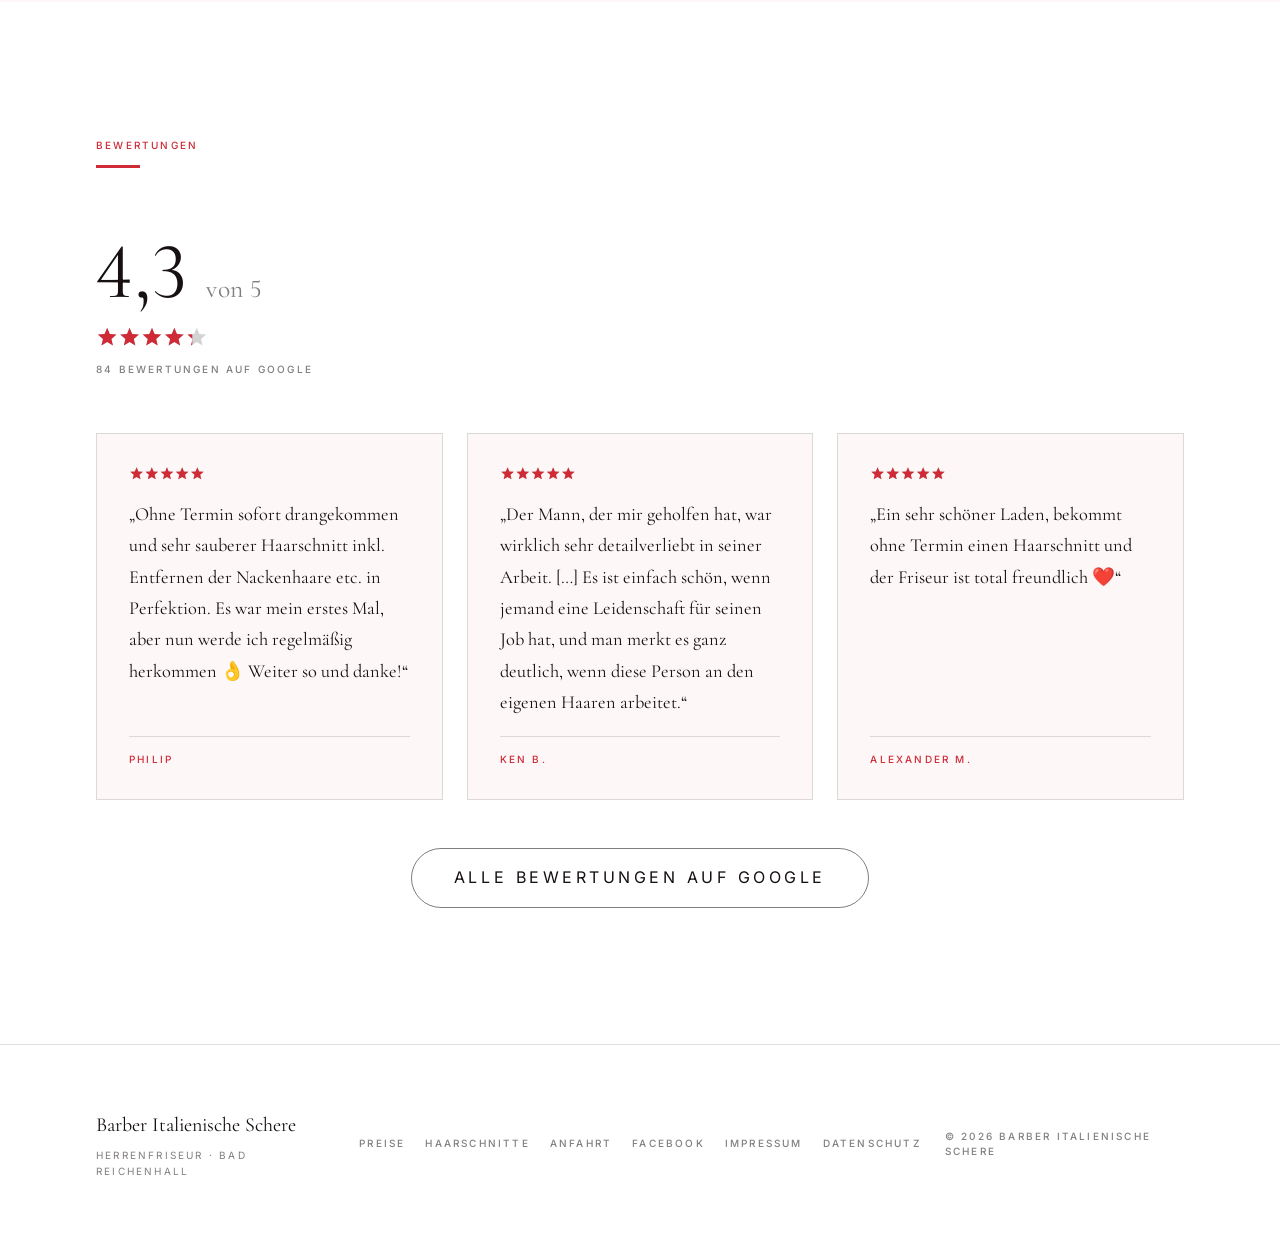
==== commit 4ad2723b: "Impressum vervollstaendigt und Farben auf Weiss-Rot umgestellt IMPRESSUM - Inhaber: Kamal Madloum, a" ====
--- a/index.html
+++ b/index.html
@@ -5,7 +5,7 @@
 <meta name="viewport" content="width=device-width, initial-scale=1, viewport-fit=cover">
 <title>Barber Italienische Schere – Herrenfriseur in Bad Reichenhall</title>
 <meta name="description" content="Herrenfriseur in Bad Reichenhall: Haarschnitt, Bartpflege und klassische Rasur – ohne Termin. Einfach vorbeikommen. Komplettpaket für 40 €.">
-<meta name="theme-color" content="#0d0d0f">
+<meta name="theme-color" content="#140c0d">
 <!-- TODO: Domain in canonical und og:url eintragen, sobald sie feststeht. -->
 <link rel="canonical" href="https://example.de/">
 
@@ -154,9 +154,9 @@
 
         <style>
           #logo-mark{
-            --ink:#F2EBDD;
-            --paper:rgba(13,13,15,.55);
-            --accent:#B8945A;
+            --ink:#F7F3F2;
+            --paper:rgba(20,12,13,.55);
+            --accent:#EC5A62;
           }
           #logo-mark .draw{
             fill:none;
@@ -207,7 +207,7 @@
         <!-- ===================== SCHRIFTZUG ===================== -->
         <g id="logo-wordmark">
           <text id="wordmark-eyebrow" x="325.5" y="76"
-                font-size="17" letter-spacing="11" fill="var(--accent)">BARBER</text>
+                font-size="17" letter-spacing="11">BARBER</text>
           <text id="wordmark-line-1" x="326.5" y="258"
                 font-size="25" letter-spacing="13">ITALIENISCHE</text>
           <text id="wordmark-line-2" x="327" y="330"
--- a/assets/css/style.css
+++ b/assets/css/style.css
@@ -1,43 +1,48 @@
 /* ===========================================================================
    Barber Italienische Schere
-   Zwei Register: Intro und Hero stehen dunkel auf den Fotos, alles darunter
-   hell — weißer Grund, schwarze Schrift, Gold nur als Linie und Akzent.
+   Weiß und Rot. Zwei Register: Intro und Hero stehen dunkel auf den Fotos,
+   alles darunter hell — weißer Grund, schwarze Schrift, Rot als einziger
+   Farbton. Das Rot ist das der italienischen Flagge (#CE2B37).
 
    Umgesetzt über Token-Überschreibung: Die hellen Abschnitte setzen dieselben
    Variablen auf ihre hellen Werte um (siehe „Heller Teil" weiter unten).
-   Jede Regel im Dokument liest also einfach --creme, --linie, --gold … und
-   bekommt je nach Umgebung den passenden Wert.
+   Jede Regel im Dokument liest also einfach --papier, --linie, --akzent … und
+   bekommt je nach Umgebung den passenden Wert. Dasselbe Verfahren macht aus
+   dem Komplettpaket einen roten Block (siehe dort).
    Mobile first.
    =========================================================================== */
 
 :root {
-  /* Dunkles Register — Intro und Hero */
-  --schwarz: #0d0d0f;
-  --anthrazit: #141417;
-  --anthrazit-hell: #1c1c21;
-  --creme: #f2ebdd;
-  --creme-leise: rgba(242, 235, 221, 0.66);
-  --creme-still: rgba(242, 235, 221, 0.42);
-  --gold: #b8945a;
-  --gold-leise: rgba(184, 148, 90, 0.38);
-  --linie: rgba(242, 235, 221, 0.14);
-  --flagge-mitte: var(--creme);
-  --schleier: rgba(8, 8, 10, 0.97);
+  /* Dunkles Register — Intro und Hero. Das Schwarz hat einen roten Unterton,
+     damit es zum Rot darunter gehört statt neutral daneben zu stehen. */
+  --schwarz: #140c0d;
+  --anthrazit: #1c1214;
+  --anthrazit-hell: #24181a;
+  --papier: #f7f3f2;
+  --papier-leise: rgba(247, 243, 242, 0.68);
+  --papier-still: rgba(247, 243, 242, 0.44);
+  /* Auf dem dunklen Grund ein helleres Rot derselben Familie — das tiefe Rot
+     käme hier nur auf 3,3:1, dieses auf 5,7:1. */
+  --akzent: #ec5a62;
+  --akzent-leise: rgba(236, 90, 98, 0.42);
+  --linie: rgba(247, 243, 242, 0.14);
+  --schleier: rgba(14, 8, 9, 0.97);
 
   /* Helles Register — alles unter dem Hero */
   --weiss: #ffffff;
-  --weiss-warm: #faf7f2;
-  --tinte: #14120f;
-  --tinte-leise: rgba(20, 18, 15, 0.74);
-  --tinte-still: rgba(20, 18, 15, 0.54);
-  --linie-hell: rgba(20, 18, 15, 0.13);
-  /* Gold als Text auf Weiß: dunkler gesetzt, sonst reicht der Kontrast nicht
-     (5,0:1 statt 2,8:1 beim hellen Gold). */
-  --gold-text: #8a6a2f;
-  --gold-rand: rgba(138, 106, 47, 0.32);
-
-  --rot: #b3121b;
-  --gruen: #1a7a3c;
+  --weiss-warm: #fdf7f7;
+  --tinte: #161011;
+  --tinte-leise: rgba(22, 16, 17, 0.74);
+  --tinte-still: rgba(22, 16, 17, 0.54);
+  --linie-hell: rgba(22, 16, 17, 0.13);
+  /* Das Rot der italienischen Flagge. Als Text auf Weiß 5,2:1, Weiß darauf
+     ebenfalls 5,2:1 — es trägt also in beide Richtungen. */
+  --akzent-text: #ce2b37;
+  --akzent-rand: rgba(206, 43, 55, 0.34);
+
+  /* Signalfarben der Status-Anzeige. Grün für „offen" bleibt Grün: das liest
+     jeder sofort, und ein roter Punkt hieße das Gegenteil. */
+  --signal-zu: #ce2b37;
 
   --serif: "Cormorant Garamond", Georgia, "Times New Roman", serif;
   --grotesk: "Inter", ui-sans-serif, system-ui, -apple-system, sans-serif;
@@ -70,10 +75,10 @@
 img { display: block; max-width: 100%; height: auto; }
 a { color: inherit; }
 
-::selection { background: var(--gold); color: var(--schwarz); }
+::selection { background: var(--akzent); color: var(--schwarz); }
 
 :focus-visible {
-  outline: 2px solid var(--gold);
+  outline: 2px solid var(--akzent);
   outline-offset: 3px;
 }
 
@@ -119,8 +124,8 @@
 
 /* Platzhalter, die noch gefüllt werden müssen. */
 .todo {
-  border-bottom: 1px dashed var(--gold-leise);
-  color: var(--gold);
+  border-bottom: 1px dashed var(--akzent-leise);
+  color: var(--akzent);
 }
 
 /* ===========================================================================
@@ -139,14 +144,12 @@
   --schwarz: var(--weiss);
   --anthrazit: var(--weiss-warm);
   --anthrazit-hell: var(--weiss);
-  --creme: var(--tinte);
-  --creme-leise: var(--tinte-leise);
-  --creme-still: var(--tinte-still);
+  --papier: var(--tinte);
+  --papier-leise: var(--tinte-leise);
+  --papier-still: var(--tinte-still);
   --linie: var(--linie-hell);
-  --gold: var(--gold-text);
-  --gold-leise: var(--gold-rand);
-  /* Die mittlere Bahn der Trikolore ist Weiß — auf weißem Grund also Papier. */
-  --flagge-mitte: #ffffff;
+  --akzent: var(--akzent-text);
+  --akzent-leise: var(--akzent-rand);
   --schleier: rgba(255, 255, 255, 0.97);
 }
 
@@ -191,7 +194,7 @@
   border: 1px solid var(--linie);
   border-radius: 999px;
   background: none;
-  color: var(--creme-still);
+  color: var(--papier-still);
   font-family: var(--grotesk);
   font-size: 0.625rem;
   font-weight: 500;
@@ -200,7 +203,7 @@
   cursor: pointer;
   transition: color 0.3s ease, border-color 0.3s ease;
 }
-.intro-skip:hover { color: var(--creme); border-color: var(--creme-still); }
+.intro-skip:hover { color: var(--papier); border-color: var(--papier-still); }
 
 /* ===========================================================================
    HERO
@@ -265,13 +268,13 @@
   background:
     /* Dunkler Keil in der oberen linken Ecke: Dort steht der Infoblock, und das
        Schaufensterfoto ist genau da sehr hell. */
-    linear-gradient(to bottom right, rgba(13, 13, 15, 0.72) 0%, rgba(13, 13, 15, 0) 45%),
-    linear-gradient(180deg, rgba(13, 13, 15, 0.7) 0%, rgba(13, 13, 15, 0.34) 30%,
-                    rgba(13, 13, 15, 0.42) 60%, rgba(13, 13, 15, 0.88) 100%),
+    linear-gradient(to bottom right, rgba(20, 12, 13, 0.72) 0%, rgba(20, 12, 13, 0) 45%),
+    linear-gradient(180deg, rgba(20, 12, 13, 0.7) 0%, rgba(20, 12, 13, 0.34) 30%,
+                    rgba(20, 12, 13, 0.42) 60%, rgba(20, 12, 13, 0.88) 100%),
     /* Weicher dunkler Teich hinter dem Logo, damit die Wortmarke auf jedem
        der vier Bilder trägt — und eine leichte Vignette außen herum. */
-    radial-gradient(48% 38% at 50% 52%, rgba(13, 13, 15, 0.62) 0%, rgba(13, 13, 15, 0) 75%),
-    radial-gradient(85% 70% at 50% 50%, rgba(13, 13, 15, 0) 40%, rgba(13, 13, 15, 0.5) 100%);
+    radial-gradient(48% 38% at 50% 52%, rgba(20, 12, 13, 0.62) 0%, rgba(20, 12, 13, 0) 75%),
+    radial-gradient(85% 70% at 50% 50%, rgba(20, 12, 13, 0) 40%, rgba(20, 12, 13, 0.5) 100%);
 }
 
 .hero > *:not(.hero-media):not(.hero-scrim) { position: relative; z-index: 1; }
@@ -286,7 +289,7 @@
 
 .info-block { margin: 0; }
 .info-block dt {
-  color: var(--gold);
+  color: var(--akzent);
   margin-bottom: 0.3rem;
 }
 .info-block dd {
@@ -294,42 +297,42 @@
   font-family: var(--grotesk);
   font-size: 0.75rem;
   letter-spacing: 0.06em;
-  color: var(--creme-leise);
+  color: var(--papier-leise);
 }
 .info-block dd a { text-decoration: none; transition: color 0.3s ease; }
-.info-block dd a:hover { color: var(--creme); }
+.info-block dd a:hover { color: var(--papier); }
 
 .status {
   display: inline-flex;
   align-items: center;
   gap: 0.5rem;
   margin: 0;
-  color: var(--creme-still);
+  color: var(--papier-still);
 }
 .status-dot {
   width: 7px;
   height: 7px;
   border-radius: 50%;
-  background: var(--creme-still);
+  background: var(--papier-still);
   flex: none;
 }
-.status[data-state="offen"] { color: var(--creme); }
+.status[data-state="offen"] { color: var(--papier); }
 .status[data-state="offen"] .status-dot {
   background: #3ea06a;
   box-shadow: 0 0 0 0 rgba(62, 160, 106, 0.55);
   animation: puls 2.6s ease-out infinite;
 }
-.status[data-state="zu"] .status-dot { background: var(--rot); }
+.status[data-state="zu"] .status-dot { background: var(--signal-zu); }
 @keyframes puls {
   70% { box-shadow: 0 0 0 7px rgba(62, 160, 106, 0); }
   100% { box-shadow: 0 0 0 0 rgba(62, 160, 106, 0); }
 }
 
 /* Facebook steht als einziger Eintrag ohne Beschriftung da — deshalb in
-   Gold wie die Beschriftungen darüber, damit man den Link auch sieht. */
+   Rot wie die Beschriftungen darüber, damit man den Link auch sieht. */
 .info-social { margin: 0; }
-.info-social a { color: var(--gold); text-decoration: none; transition: color 0.3s ease; }
-.info-social a:hover { color: var(--creme); }
+.info-social a { color: var(--akzent); text-decoration: none; transition: color 0.3s ease; }
+.info-social a:hover { color: var(--papier); }
 .info-social span { margin-inline: 0.4rem; }
 
 /* --- Logo + Knopf -------------------------------------------------------- */
@@ -352,15 +355,15 @@
   background: none;
   font: inherit;
   cursor: pointer;
-  border: 1px solid var(--creme-still);
+  border: 1px solid var(--papier-still);
   border-radius: 999px;
-  color: var(--creme);
+  color: var(--papier);
   text-decoration: none;
   transition: border-color 0.4s ease, background-color 0.4s ease, color 0.4s ease;
 }
 .btn-outline:hover {
-  border-color: var(--gold);
-  background: var(--gold);
+  border-color: var(--akzent);
+  background: var(--akzent);
   color: var(--schwarz);
 }
 .btn-small { padding: 0.75rem 1.5rem; }
@@ -369,12 +372,12 @@
 .hero-slogan,
 .hero-legal,
 .hero-scroll {
-  color: var(--creme-still);
+  color: var(--papier-still);
 }
 .hero-slogan { margin: 0; }
 .hero-legal a,
 .hero-scroll { text-decoration: none; }
-.hero-legal a:hover { color: var(--creme); }
+.hero-legal a:hover { color: var(--papier); }
 .hero-legal span { margin-inline: 0.45rem; }
 
 .hero-scroll {
@@ -386,7 +389,7 @@
 .hero-scroll-line {
   width: 1px;
   height: 2.5rem;
-  background: linear-gradient(to bottom, transparent, var(--creme-still));
+  background: linear-gradient(to bottom, transparent, var(--papier-still));
   animation: sinken 2.6s ease-in-out infinite;
   transform-origin: top;
 }
@@ -437,20 +440,19 @@
 .section-head { margin-bottom: clamp(2.5rem, 6vw, 4rem); }
 .eyebrow {
   margin: 0 0 1.1rem;
-  color: var(--gold);
+  color: var(--akzent);
   position: relative;
   padding-bottom: 0.9rem;
 }
-/* Feine Linie in Grün-Weiß-Rot — der einzige Farbtupfer der Seite. */
+/* Kurzer roter Strich unter jeder Rubrik — die wiederkehrende Marke. */
 .eyebrow::after {
   content: "";
   position: absolute;
   left: 0;
   bottom: 0;
-  width: 3rem;
-  height: 2px;
-  background: linear-gradient(to right,
-    var(--gruen) 0 33.33%, var(--flagge-mitte) 33.33% 66.66%, var(--rot) 66.66% 100%);
+  width: 2.75rem;
+  height: 3px;
+  background: var(--akzent);
 }
 
 .section-head h2 {
@@ -463,7 +465,7 @@
 }
 .section-head h2 em {
   font-style: italic;
-  color: var(--gold);
+  color: var(--akzent);
 }
 
 .section-sub {
@@ -472,7 +474,7 @@
   font-family: var(--serif);
   font-size: clamp(1.1rem, 2.6vw, 1.3rem);
   line-height: 1.6;
-  color: var(--creme-leise);
+  color: var(--papier-leise);
 }
 
 /* Einblenden beim Scrollen */
@@ -523,24 +525,37 @@
 .price-value {
   font-family: var(--serif);
   font-size: clamp(1.1rem, 3vw, 1.35rem);
-  color: var(--gold);
+  color: var(--akzent);
   white-space: nowrap;
   font-variant-numeric: lining-nums tabular-nums;
   font-feature-settings: "lnum" 1, "tnum" 1;
 }
 
-/* Komplettpaket */
+/* Komplettpaket — der eine volle Farbblock der Seite.
+
+   Dasselbe Verfahren wie beim hellen Register: Die Karte setzt die Token auf
+   Weiß um, dadurch kippen Preis, Haken, Linien und Text darin geschlossen mit,
+   ohne dass eine einzige Regel darunter angefasst werden muss. */
 .package {
+  --papier: #ffffff;
+  --papier-leise: rgba(255, 255, 255, 0.92);
+  --akzent: #ffffff;
+  --akzent-leise: rgba(255, 255, 255, 0.45);
+
   position: relative;
-  padding: clamp(1.75rem, 4vw, 2.5rem);
-  border: 1px solid var(--gold-leise);
-  background: linear-gradient(160deg, var(--anthrazit-hell), var(--anthrazit));
+  padding: clamp(1.9rem, 4vw, 2.6rem);
+  border: 0;
+  border-radius: 4px;
+  background: var(--akzent-text);
+  color: var(--papier);
+  box-shadow: 0 18px 40px -18px rgba(206, 43, 55, 0.55);
 }
 .package::before {
   content: "";
   position: absolute;
   inset: 0.5rem;
-  border: 1px solid var(--gold-leise);
+  border: 1px solid var(--akzent-leise);
+  border-radius: 2px;
   pointer-events: none;
 }
 .package-title {
@@ -558,7 +573,7 @@
   font-family: var(--serif);
   font-size: clamp(3rem, 11vw, 4.25rem);
   line-height: 1;
-  color: var(--gold);
+  color: var(--akzent);
 }
 .package-list {
   margin: 0;
@@ -566,7 +581,7 @@
   list-style: none;
   display: grid;
   gap: 0.6rem;
-  border-top: 1px solid var(--gold-leise);
+  border-top: 1px solid var(--akzent-leise);
   padding-top: 1.4rem;
 }
 .package-list li {
@@ -574,11 +589,11 @@
   gap: 0.7rem;
   align-items: baseline;
   font-size: 0.9rem;
-  color: var(--creme-leise);
+  color: var(--papier-leise);
 }
 .package-list li::before {
   content: "✓";
-  color: var(--gold);
+  color: var(--akzent);
   flex: none;
   font-size: 0.8rem;
 }
@@ -586,17 +601,17 @@
 .package-hint {
   margin: 1.6rem 0 0;
   padding-top: 1.3rem;
-  border-top: 1px solid var(--gold-leise);
+  border-top: 1px solid var(--akzent-leise);
   font-family: var(--serif);
   font-style: italic;
   font-size: 1.2rem;
-  color: var(--creme);
+  color: var(--papier);
 }
 
 .prices-note {
   margin: clamp(2rem, 5vw, 3rem) 0 0;
   font-size: 0.8rem;
-  color: var(--creme-still);
+  color: var(--papier-still);
 }
 
 /* ===========================================================================
@@ -675,7 +690,7 @@
   /* Auf dem hellen Schleier trägt die feine Linie nicht — hier etwas kräftiger. */
   border: 1px solid var(--tinte-still);
   background: none;
-  color: var(--creme);
+  color: var(--papier);
   cursor: pointer;
   border-radius: 999px;
   line-height: 1;
@@ -688,7 +703,7 @@
   padding-bottom: 0.25rem;
 }
 .lightbox-nav:hover,
-.lightbox-close:hover { border-color: var(--gold); color: var(--gold); }
+.lightbox-close:hover { border-color: var(--akzent); color: var(--akzent); }
 .lightbox-close {
   position: absolute;
   top: clamp(1rem, 4vw, 2rem);
@@ -718,7 +733,7 @@
   font-family: var(--serif);
   font-size: clamp(1.15rem, 3vw, 1.45rem);
   line-height: 1.6;
-  color: var(--creme-leise);
+  color: var(--papier-leise);
   max-width: 40ch;
 }
 .extra-bild { margin: 0; overflow: hidden; border: 1px solid var(--linie); }
@@ -742,7 +757,7 @@
 .rating-max {
   font-size: 0.32em;
   letter-spacing: 0.02em;
-  color: var(--creme-still);
+  color: var(--papier-still);
 }
 
 /* Sternenband: fünf Sterne à 24 Einheiten. Der gefüllte Satz liegt über dem
@@ -753,8 +768,8 @@
   height: clamp(1.15rem, 4vw, 1.4rem);
   margin: 0.9rem 0 0.8rem;
 }
-.sterne-leer { fill: var(--creme); opacity: 0.18; }
-.sterne-voll { fill: var(--gold); }
+.sterne-leer { fill: var(--papier); opacity: 0.18; }
+.sterne-voll { fill: var(--akzent); }
 
 .rating-quelle {
   margin: 0;
@@ -763,7 +778,7 @@
   letter-spacing: 0.22em;
   font-size: 0.625rem;
   font-weight: 500;
-  color: var(--creme-still);
+  color: var(--papier-still);
 }
 
 .reviews-grid {
@@ -797,7 +812,7 @@
   font-family: var(--serif);
   font-size: clamp(1.05rem, 2.4vw, 1.15rem);
   line-height: 1.7;
-  color: var(--creme);
+  color: var(--papier);
   flex: 1 1 auto;
 }
 .review-name {
@@ -809,7 +824,7 @@
   letter-spacing: 0.22em;
   font-size: 0.625rem;
   font-weight: 500;
-  color: var(--gold);
+  color: var(--akzent);
 }
 
 /* Telefon: wischbarer Streifen statt Raster, dazu Punkte zur Orientierung. */
@@ -845,12 +860,12 @@
   padding: 0;
   border: 0;
   border-radius: 50%;
-  background: var(--creme);
+  background: var(--papier);
   opacity: 0.22;
   cursor: pointer;
   transition: opacity 0.3s ease, background-color 0.3s ease;
 }
-.reviews-punkt[aria-current="true"] { background: var(--gold); opacity: 1; }
+.reviews-punkt[aria-current="true"] { background: var(--akzent); opacity: 1; }
 
 .reviews-cta {
   margin: clamp(2.25rem, 5vw, 3rem) 0 0;
@@ -874,7 +889,7 @@
   letter-spacing: 0.22em;
   font-size: 0.625rem;
   font-weight: 500;
-  color: var(--gold);
+  color: var(--akzent);
   margin-top: 1.8rem;
 }
 .visit-block dt:first-child { margin-top: 0; }
@@ -882,7 +897,7 @@
   margin: 0.5rem 0 0;
   font-family: var(--serif);
   font-size: 1.2rem;
-  color: var(--creme-leise);
+  color: var(--papier-leise);
   font-variant-numeric: lining-nums;
   font-feature-settings: "lnum" 1;
 }
@@ -898,16 +913,16 @@
   font-weight: 400;
   font-family: var(--serif);
   font-size: 1.1rem;
-  color: var(--creme-leise);
-}
-.hours td { text-align: right; color: var(--creme); }
+  color: var(--papier-leise);
+}
+.hours td { text-align: right; color: var(--papier); }
 
 .visit-note {
   margin: 2rem 0 0;
   font-family: var(--serif);
   font-style: italic;
   font-size: 1.3rem;
-  color: var(--gold);
+  color: var(--akzent);
 }
 
 /* Karte */
@@ -937,9 +952,9 @@
   margin: 0;
   max-width: 42ch;
   font-size: 0.85rem;
-  color: var(--creme-leise);
-}
-.map-text a, .map-alt a { color: var(--gold); }
+  color: var(--papier-leise);
+}
+.map-text a, .map-alt a { color: var(--akzent); }
 .map-alt { margin: 0; font-size: 0.8rem; }
 
 /* ===========================================================================
@@ -971,13 +986,13 @@
   text-transform: uppercase;
   letter-spacing: 0.22em;
   font-size: 0.625rem;
-  color: var(--creme-still);
+  color: var(--papier-still);
   margin-top: 0.4rem;
 }
 .footer-nav { display: flex; flex-wrap: wrap; gap: 1.25rem; }
-.footer-nav a { text-decoration: none; color: var(--creme-still); transition: color 0.3s ease; }
-.footer-nav a:hover { color: var(--creme); }
-.footer-copy { margin: 0; color: var(--creme-still); }
+.footer-nav a { text-decoration: none; color: var(--papier-still); transition: color 0.3s ease; }
+.footer-nav a:hover { color: var(--papier); }
+.footer-copy { margin: 0; color: var(--papier-still); }
 
 /* ===========================================================================
    Rechtsseiten
@@ -995,26 +1010,26 @@
   font-family: var(--serif);
   font-weight: 400;
   font-size: 1.5rem;
-  color: var(--creme);
+  color: var(--papier);
 }
 .legal-page p,
 .legal-page li {
-  color: var(--creme-leise);
+  color: var(--papier-leise);
   font-size: 0.95rem;
   line-height: 1.8;
 }
-.legal-page a { color: var(--gold); }
+.legal-page a { color: var(--akzent); }
 .legal-back {
   display: inline-block;
   margin-bottom: 2.5rem;
   text-decoration: none;
-  color: var(--creme-still);
+  color: var(--papier-still);
   font-family: var(--grotesk);
   text-transform: uppercase;
   letter-spacing: 0.22em;
   font-size: 0.625rem;
 }
-.legal-back:hover { color: var(--creme); }
+.legal-back:hover { color: var(--papier); }
 
 /* ===========================================================================
    Weniger Bewegung: nichts läuft von selbst.
